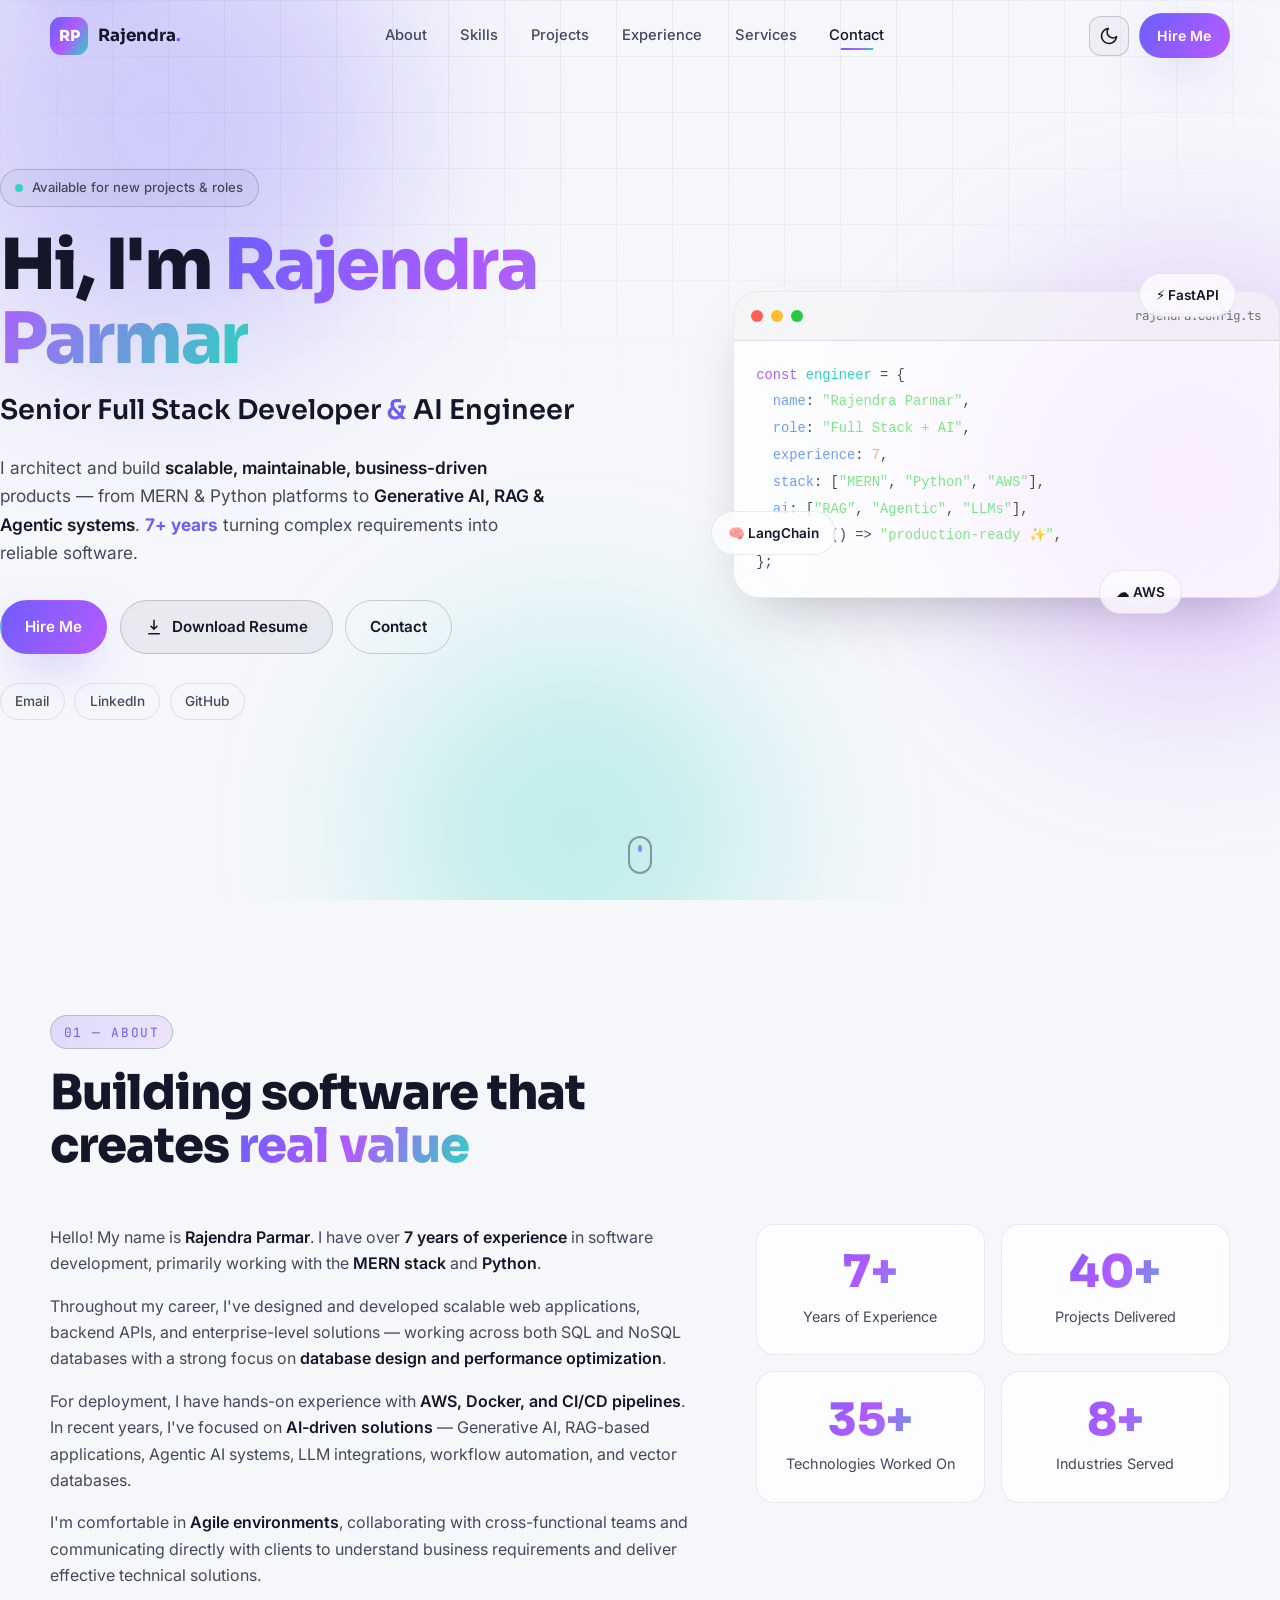
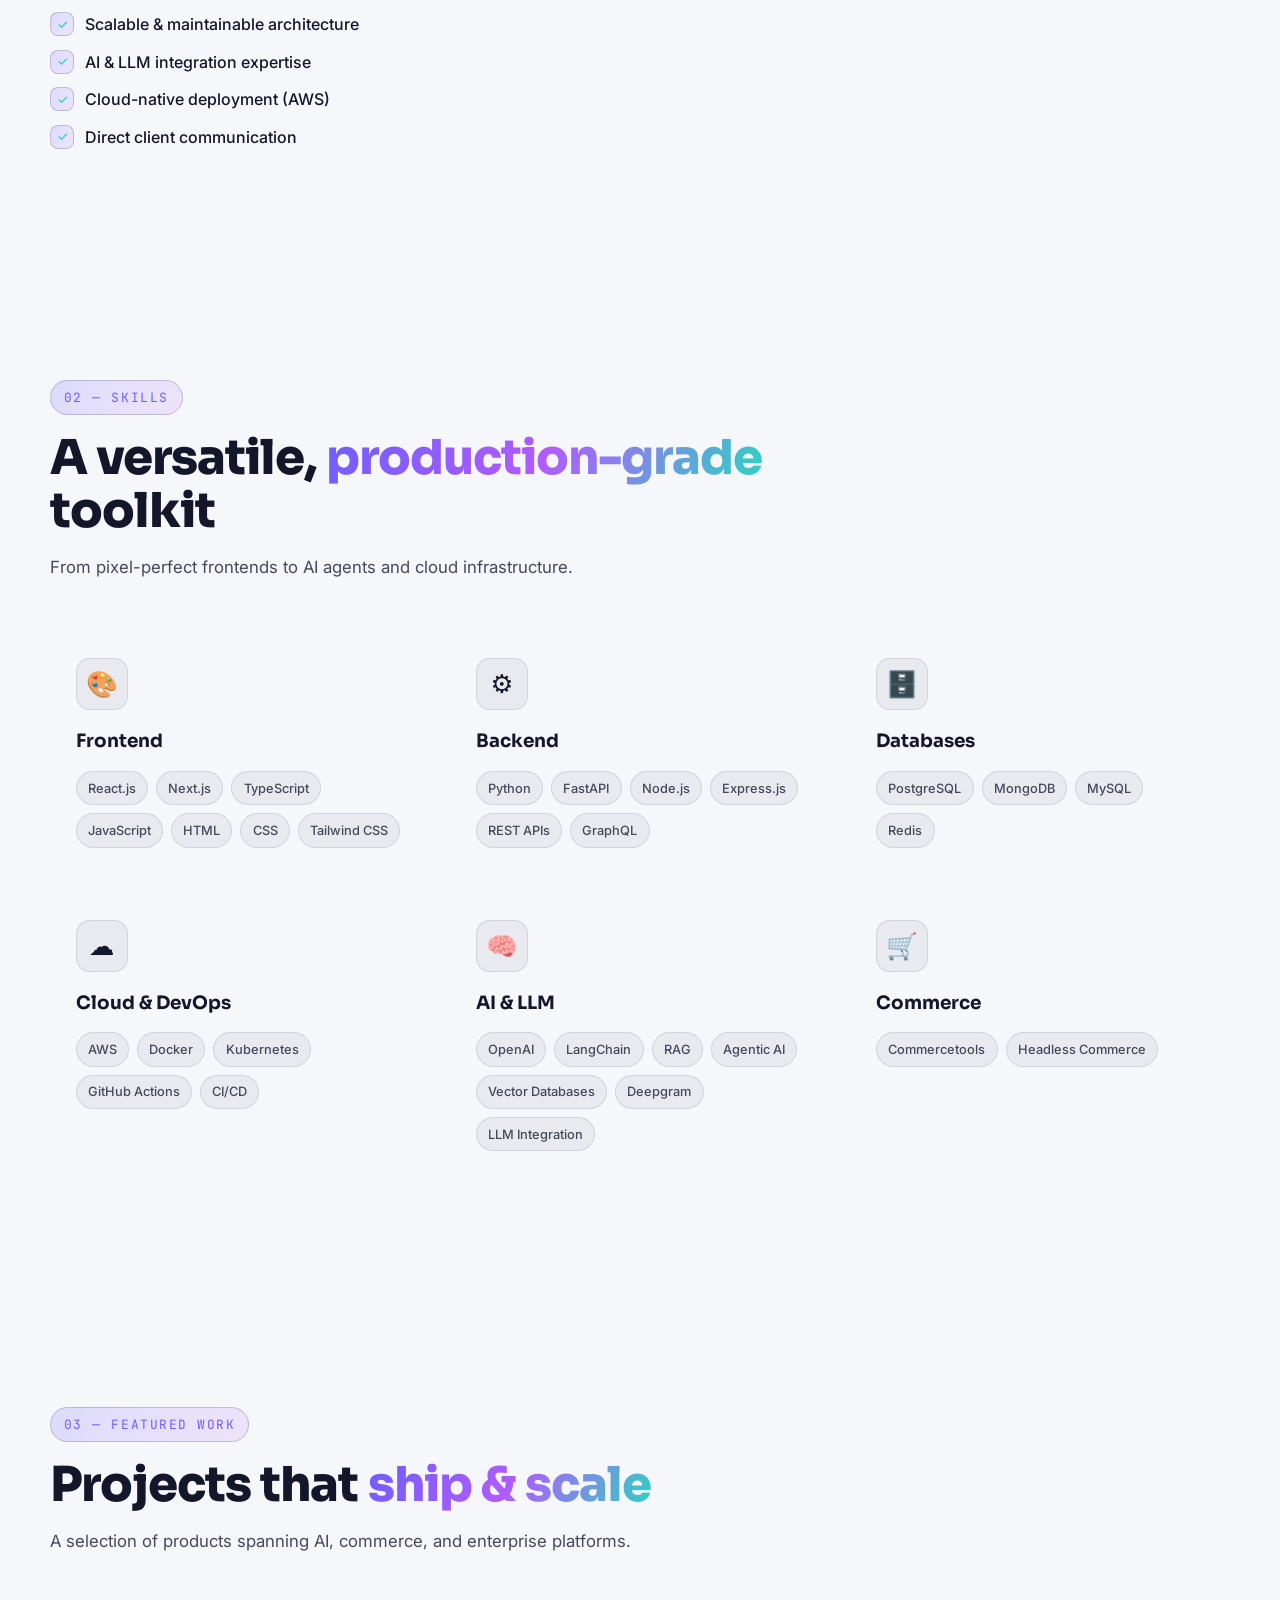
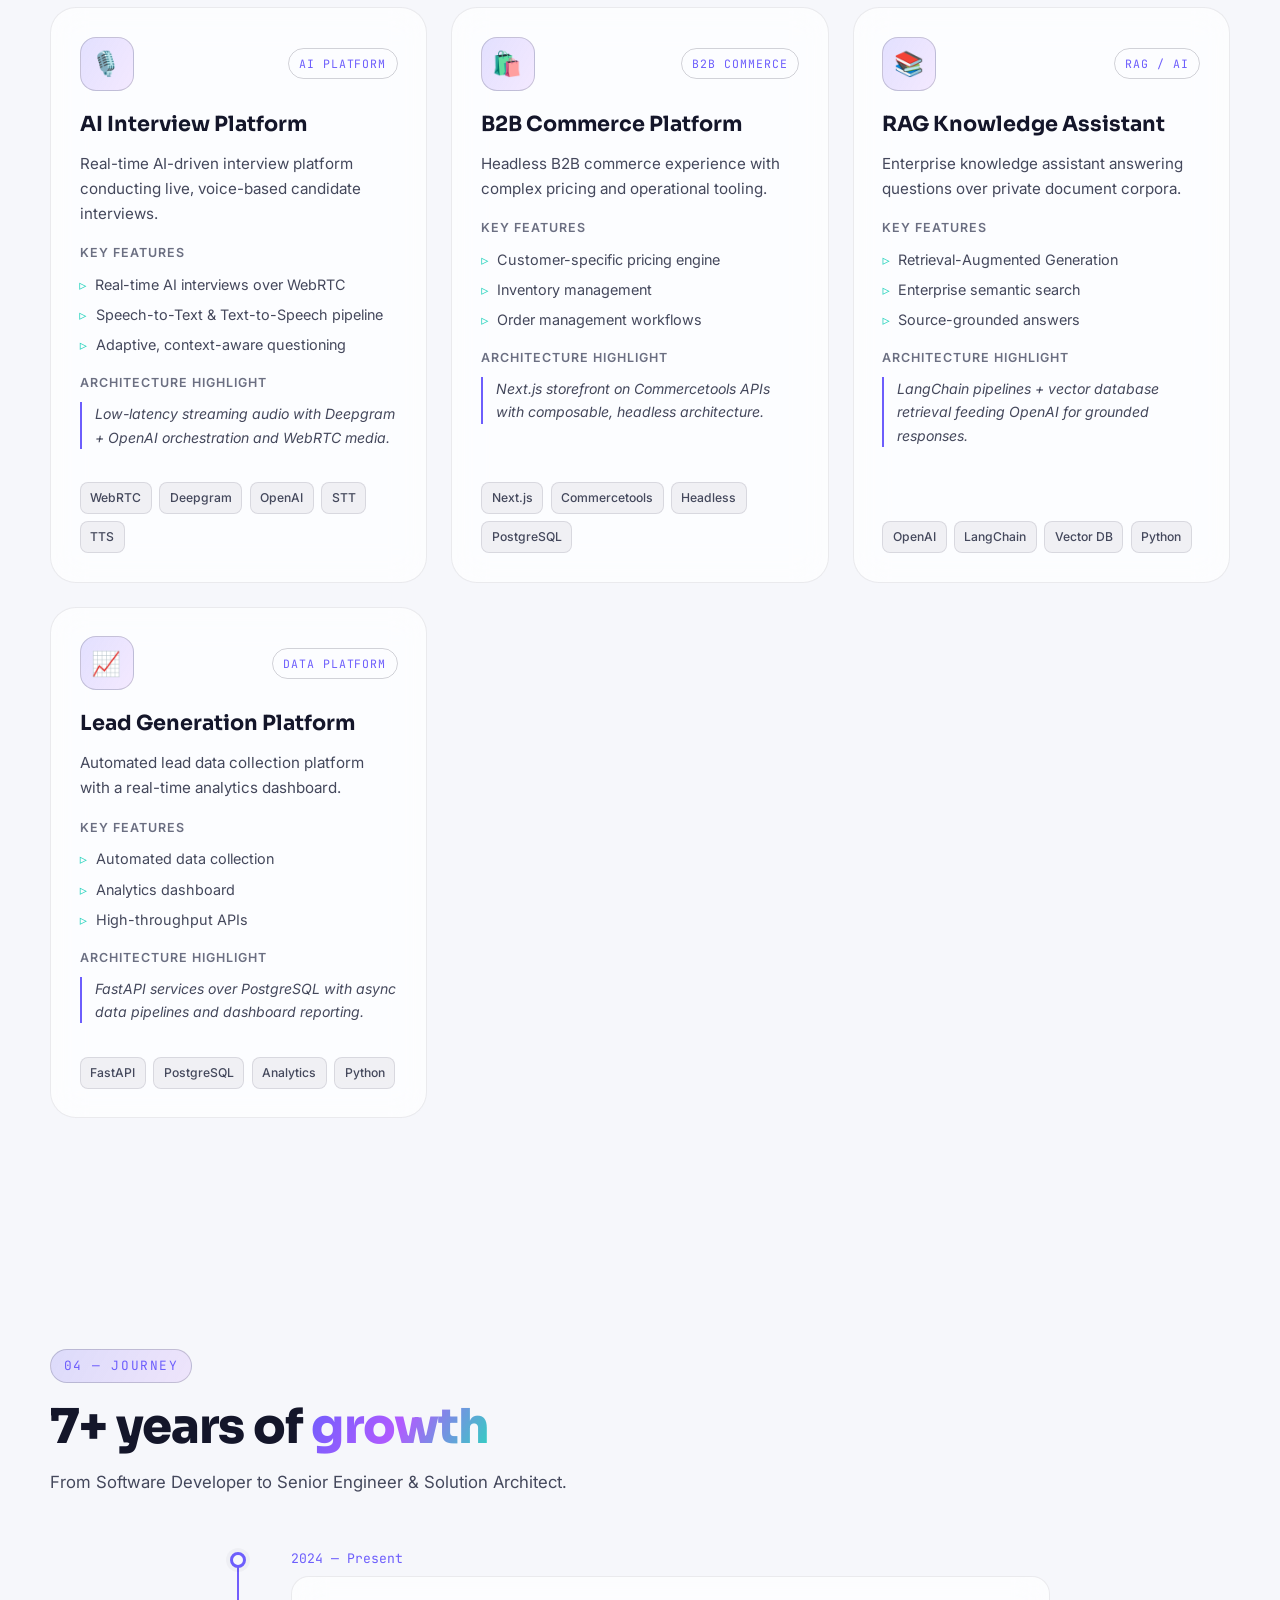
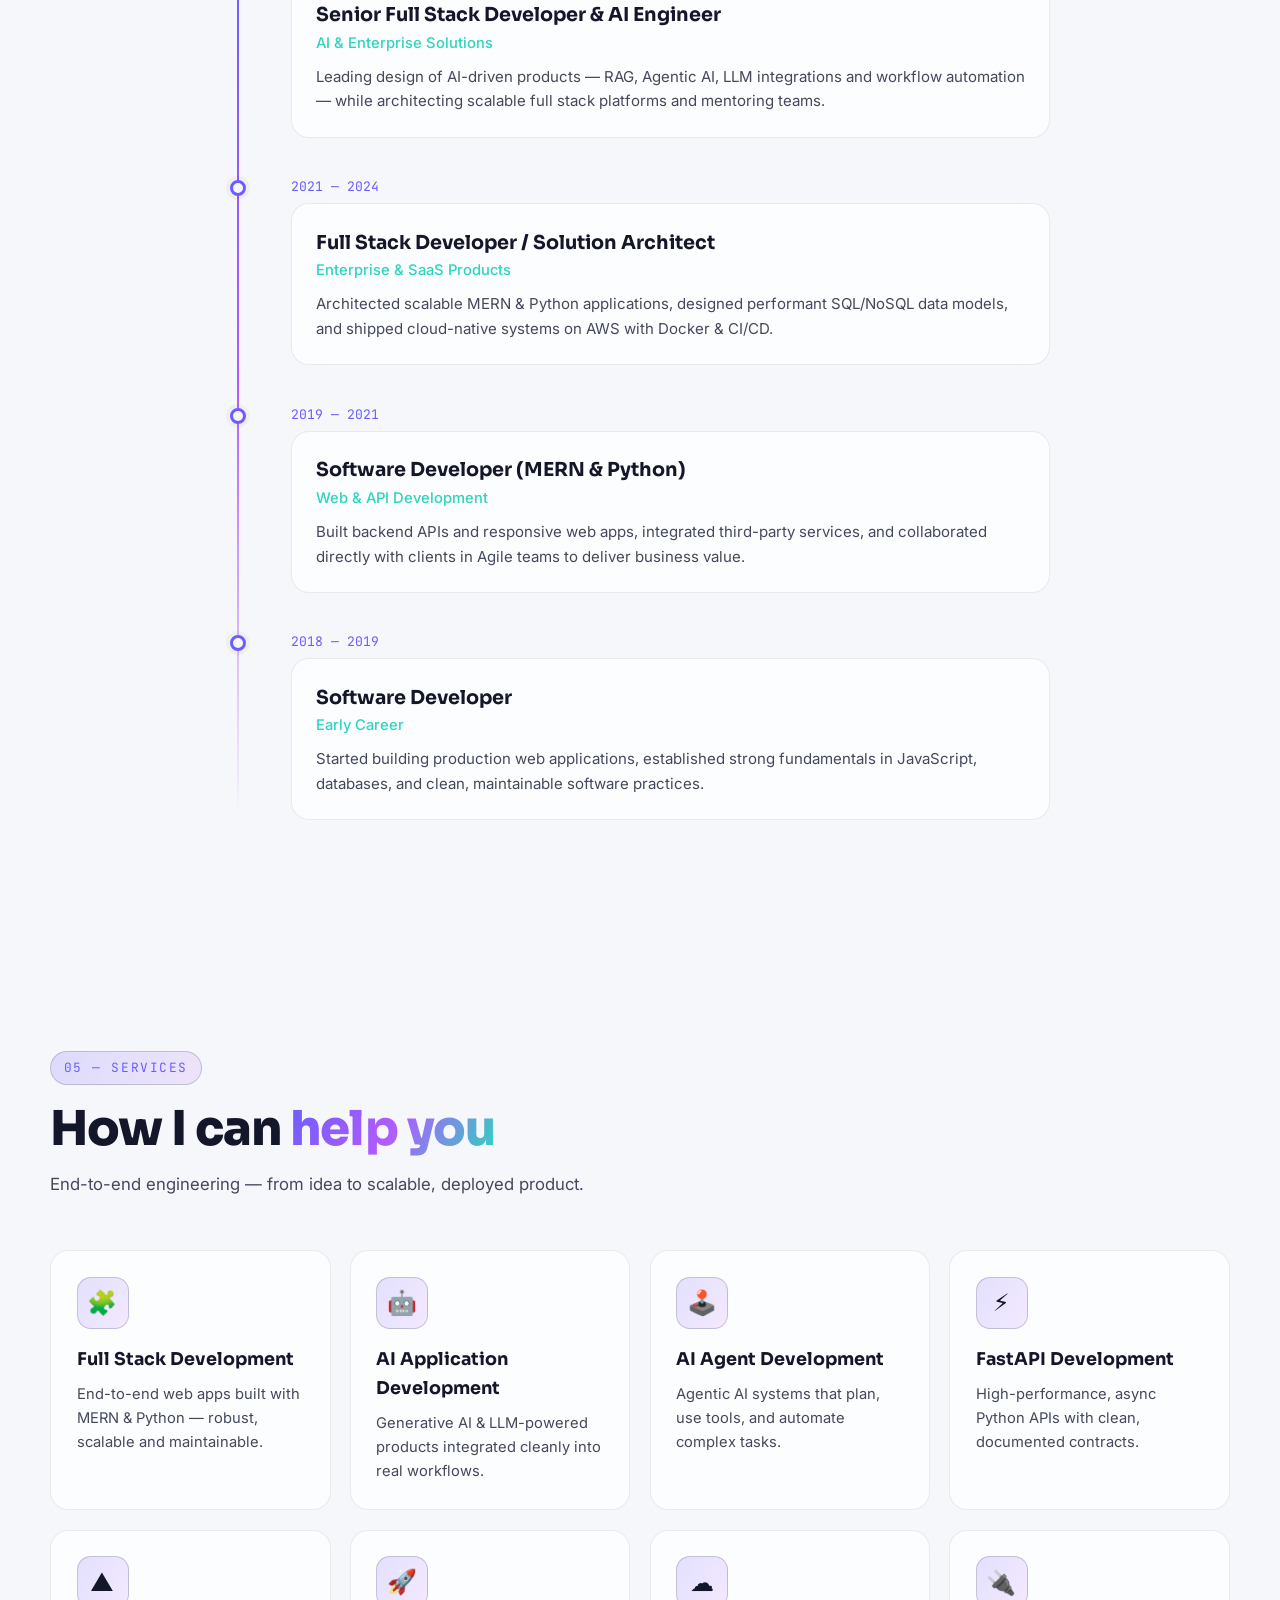
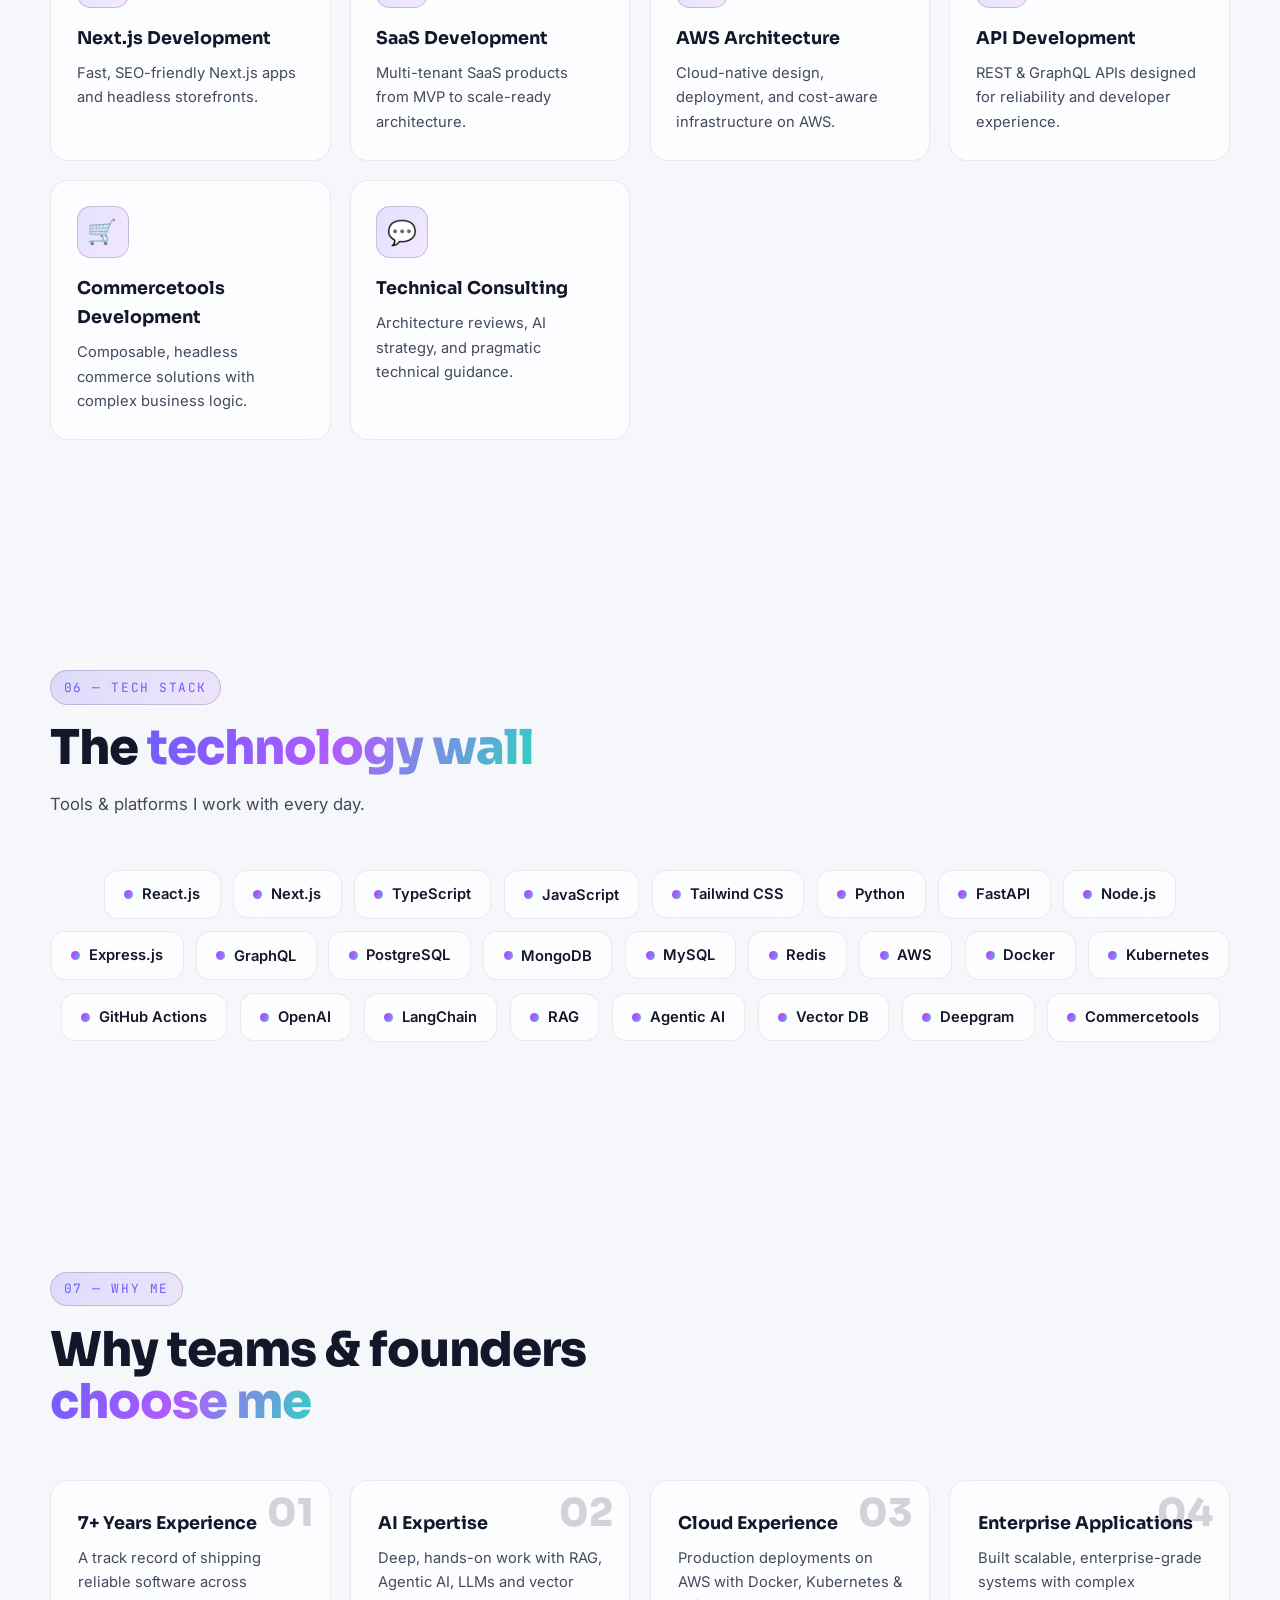
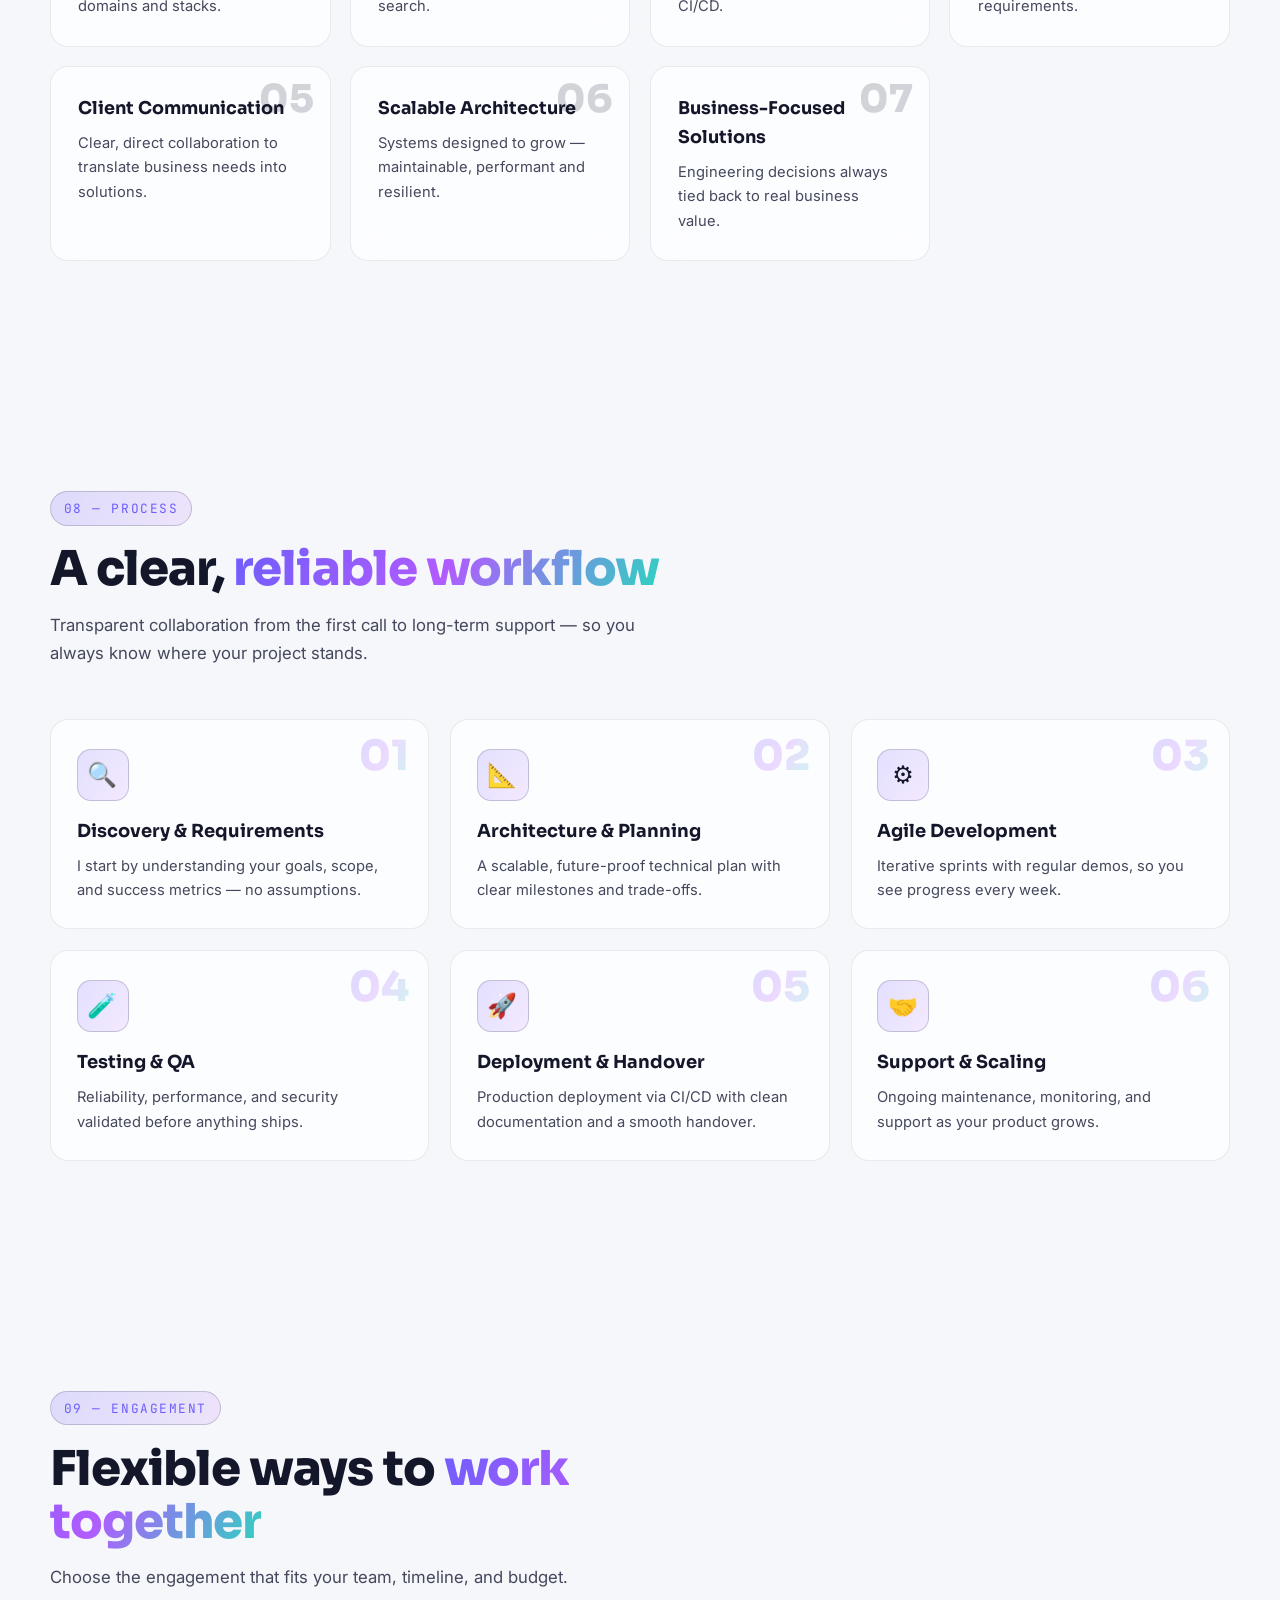
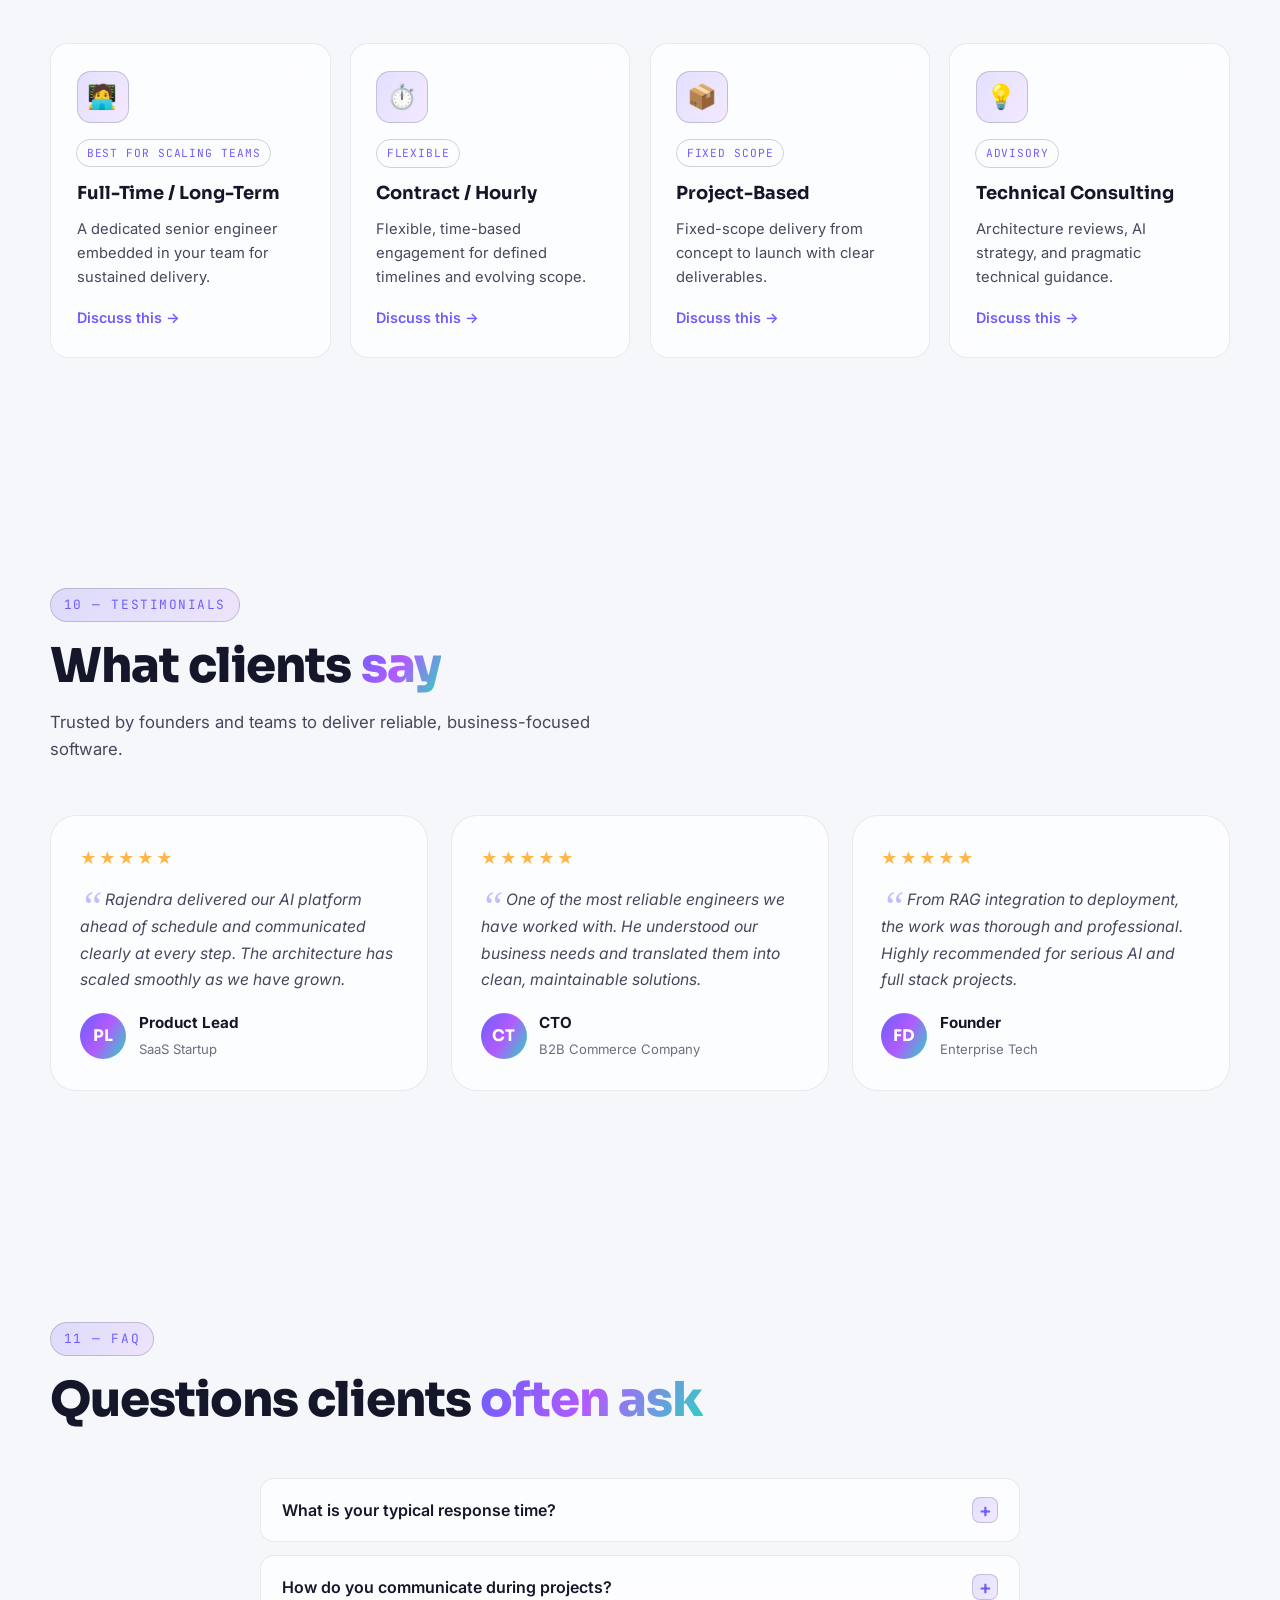
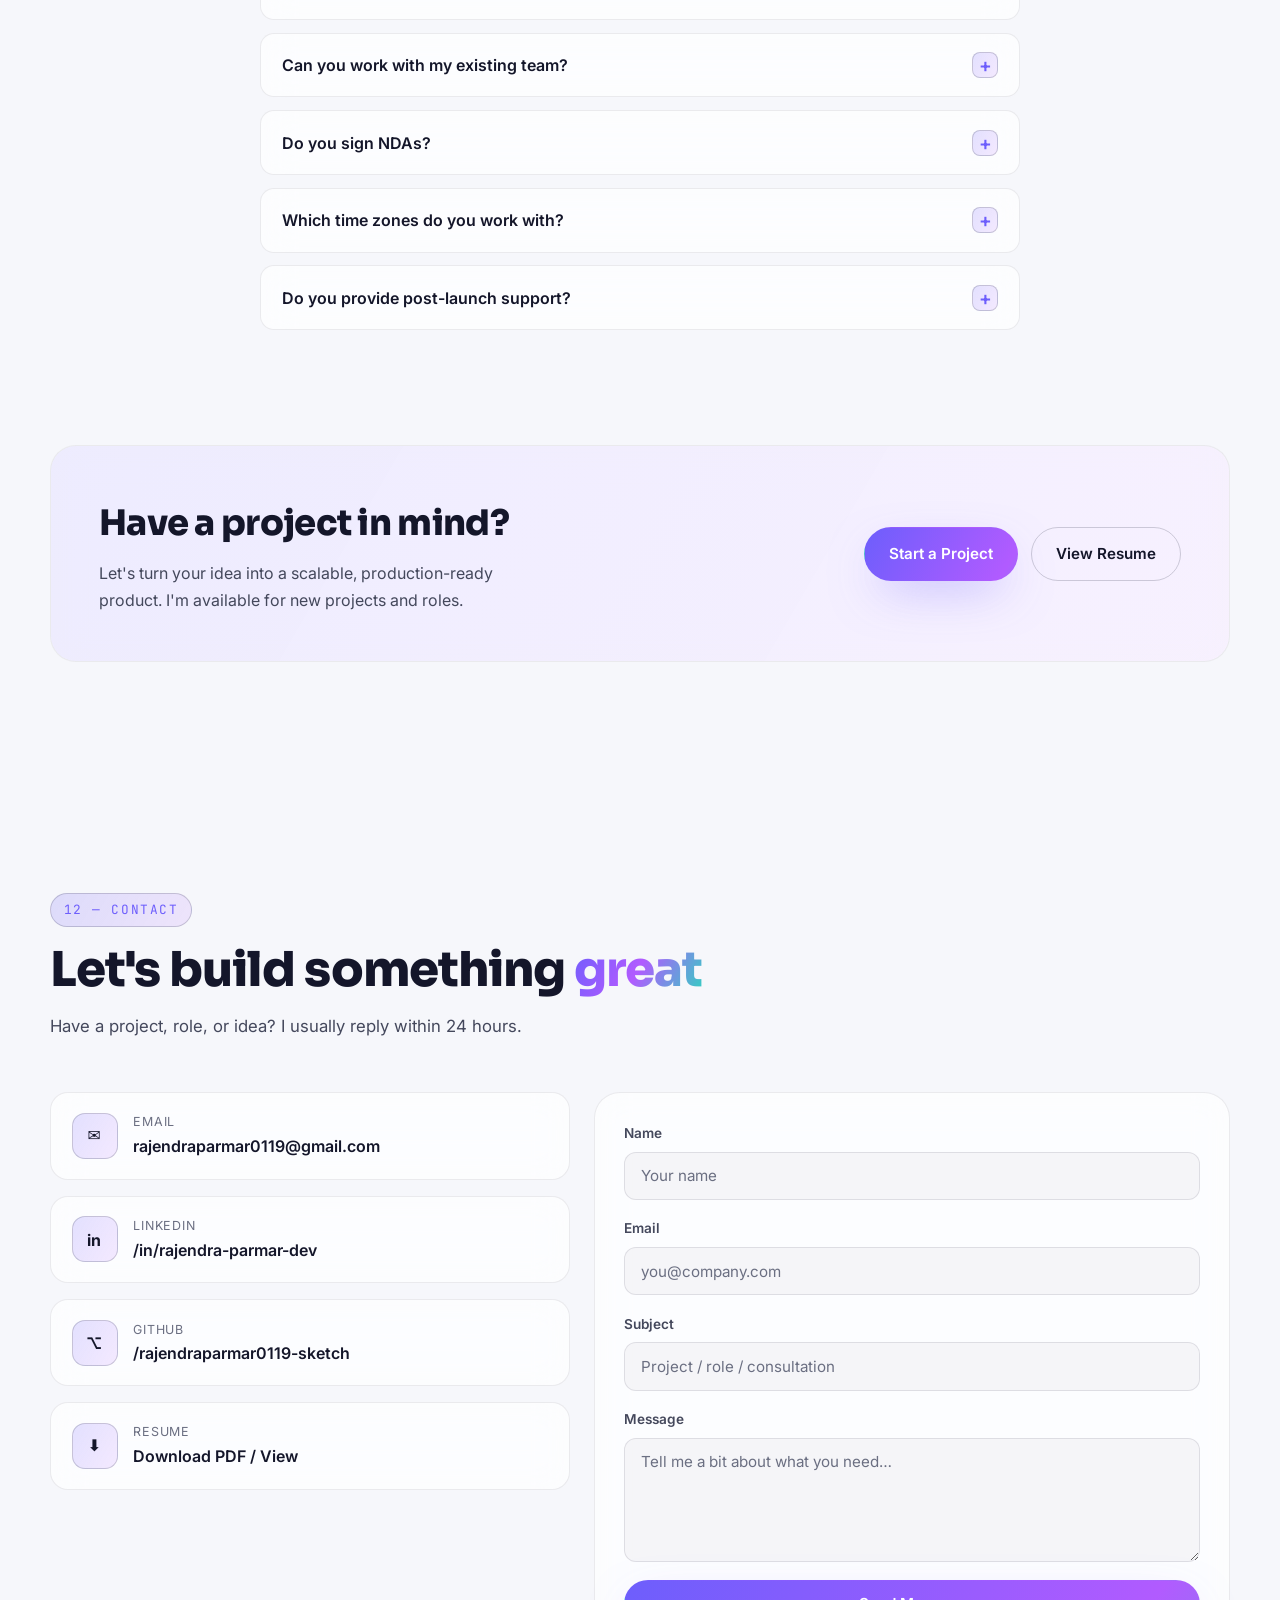
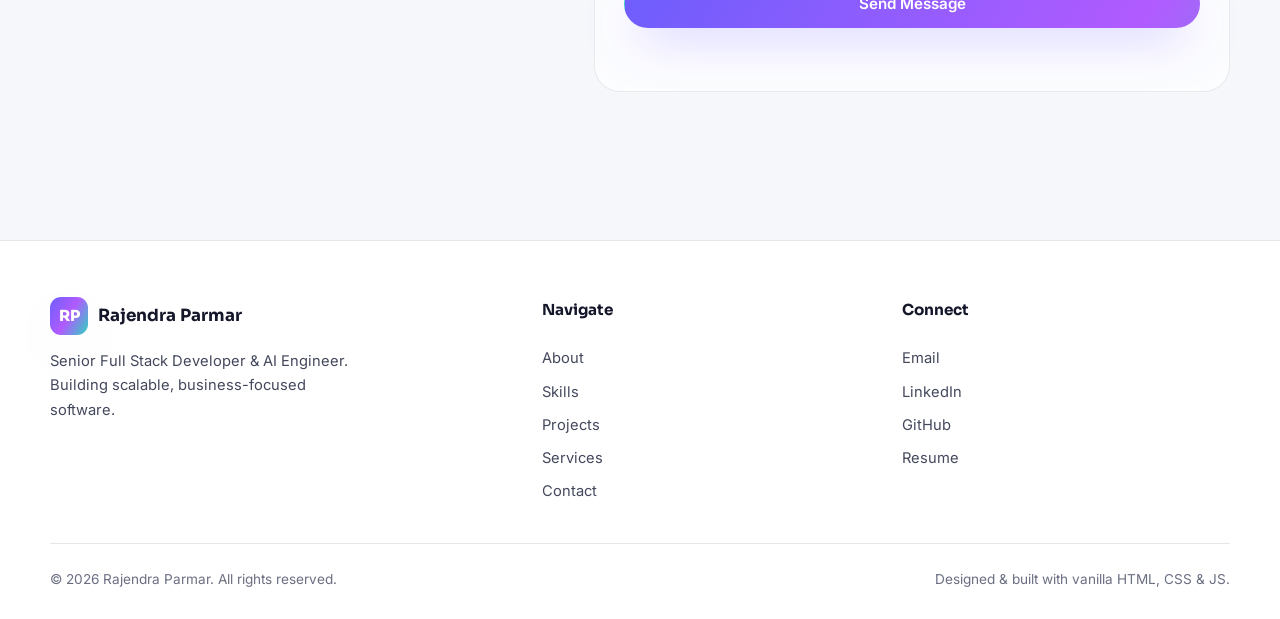
==== index.html @ ba659800 "Initial portfolio website setup" ====
<!DOCTYPE html>
<html lang="en" data-theme="dark">
<head>
  <meta charset="UTF-8" />
  <meta name="viewport" content="width=device-width, initial-scale=1.0" />
  <meta name="theme-color" content="#0a0a0f" />

  <!-- Primary SEO -->
  <title>Rajendra Parmar — Senior Full Stack Developer & AI Engineer</title>
  <meta name="description" content="Rajendra Parmar — Senior Full Stack Developer & AI Engineer with 7+ years building scalable web apps, MERN & Python backends, AI/RAG/Agentic systems, and cloud architecture on AWS." />
  <meta name="author" content="Rajendra Parmar" />
  <meta name="keywords" content="Rajendra Parmar, Full Stack Developer, AI Engineer, MERN, Python, FastAPI, Next.js, RAG, Agentic AI, AWS, Solution Architect, Freelance Developer" />
  <link rel="canonical" href="https://rajendraparmar.github.io/" />

  <!-- Open Graph -->
  <meta property="og:type" content="website" />
  <meta property="og:title" content="Rajendra Parmar — Senior Full Stack Developer & AI Engineer" />
  <meta property="og:description" content="7+ years building scalable full stack & AI-driven solutions. MERN, Python, RAG, Agentic AI, AWS." />
  <meta property="og:url" content="https://rajendraparmar.github.io/" />
  <meta property="og:image" content="https://rajendraparmar.github.io/og-image.png" />

  <!-- Twitter -->
  <meta name="twitter:card" content="summary_large_image" />
  <meta name="twitter:title" content="Rajendra Parmar — Senior Full Stack Developer & AI Engineer" />
  <meta name="twitter:description" content="7+ years building scalable full stack & AI-driven solutions." />

  <!-- Favicon (inline SVG) -->
  <link rel="icon" href="data:image/svg+xml,<svg xmlns='http://www.w3.org/2000/svg' viewBox='0 0 100 100'><rect width='100' height='100' rx='22' fill='%236d5efc'/><text x='50' y='68' font-size='58' font-family='Arial' font-weight='bold' fill='white' text-anchor='middle'>R</text></svg>" />

  <!-- Fonts -->
  <link rel="preconnect" href="https://fonts.googleapis.com" />
  <link rel="preconnect" href="https://fonts.gstatic.com" crossorigin />
  <link href="https://fonts.googleapis.com/css2?family=Inter:wght@400;500;600;700;800;900&family=JetBrains+Mono:wght@400;500;700&family=Sora:wght@600;700;800&display=swap" rel="stylesheet" />

  <link rel="stylesheet" href="styles.css" />

  <!-- Structured data for SEO -->
  <script type="application/ld+json">
  {
    "@context": "https://schema.org",
    "@type": "Person",
    "name": "Rajendra Parmar",
    "jobTitle": "Senior Full Stack Developer & AI Engineer",
    "description": "Senior Full Stack Developer and AI Engineer with 7+ years of experience.",
    "knowsAbout": ["Full Stack Development","Artificial Intelligence","RAG","Agentic AI","AWS","Python","React","Next.js","FastAPI"],
    "url": "https://rajendraparmar.github.io/"
  }
  </script>
</head>

<body>
  <a href="#main" class="skip-link">Skip to content</a>

  <!-- ===== Loader ===== -->
  <div class="loader" id="loader" aria-hidden="true">
    <div class="loader__inner">
      <div class="loader__ring"></div>
      <div class="loader__mono">RP</div>
    </div>
  </div>

  <!-- ===== Scroll progress bar ===== -->
  <div class="scroll-progress" id="scrollProgress"></div>

  <!-- ===== Animated background ===== -->
  <div class="bg-aurora" aria-hidden="true">
    <span class="blob blob--1"></span>
    <span class="blob blob--2"></span>
    <span class="blob blob--3"></span>
    <div class="bg-grid"></div>
  </div>

  <!-- ===== Navbar ===== -->
  <header class="nav" id="nav">
    <div class="container nav__inner">
      <a href="#hero" class="nav__brand">
        <span class="nav__logo">RP</span>
        <span class="nav__name">Rajendra<span class="accent">.</span></span>
      </a>

      <nav class="nav__links" id="navLinks" aria-label="Primary">
        <a href="#about" class="nav__link">About</a>
        <a href="#skills" class="nav__link">Skills</a>
        <a href="#projects" class="nav__link">Projects</a>
        <a href="#experience" class="nav__link">Experience</a>
        <a href="#services" class="nav__link">Services</a>
        <a href="#contact" class="nav__link">Contact</a>
      </nav>

      <div class="nav__actions">
        <button class="theme-toggle" id="themeToggle" aria-label="Toggle color theme" title="Toggle theme">
          <svg class="icon-sun" viewBox="0 0 24 24" width="20" height="20"><circle cx="12" cy="12" r="4"/><path d="M12 2v2M12 20v2M2 12h2M20 12h2M4.9 4.9l1.4 1.4M17.7 17.7l1.4 1.4M4.9 19.1l1.4-1.4M17.7 6.3l1.4-1.4"/></svg>
          <svg class="icon-moon" viewBox="0 0 24 24" width="20" height="20"><path d="M21 12.8A9 9 0 1 1 11.2 3a7 7 0 0 0 9.8 9.8z"/></svg>
        </button>
        <a href="#contact" class="btn btn--primary btn--sm nav__cta">Hire Me</a>
        <button class="nav__burger" id="navBurger" aria-label="Open menu" aria-expanded="false">
          <span></span><span></span><span></span>
        </button>
      </div>
    </div>
  </header>

  <main id="main">
    <!-- ===== Hero ===== -->
    <section class="hero section" id="hero">
      <div class="container hero__inner">
        <div class="hero__content reveal">
          <span class="badge"><span class="badge__dot"></span> Available for new projects & roles</span>
          <h1 class="hero__title">
            Hi, I'm <span class="gradient-text">Rajendra Parmar</span>
          </h1>
          <h2 class="hero__subtitle">Senior Full Stack Developer <span class="accent">&amp;</span> AI Engineer</h2>
          <p class="hero__tagline">
            I architect and build <strong>scalable, maintainable, business-driven</strong> products —
            from MERN &amp; Python platforms to <strong>Generative AI, RAG &amp; Agentic systems</strong>.
            <span class="hero__exp">7+ years</span> turning complex requirements into reliable software.
          </p>

          <div class="hero__actions">
            <a href="#contact" class="btn btn--primary">Hire Me</a>
            <a href="resume.html" target="_blank" rel="noopener" class="btn btn--ghost" download>
              <svg viewBox="0 0 24 24" width="18" height="18"><path d="M12 3v12m0 0l-4-4m4 4l4-4M5 21h14"/></svg>
              Download Resume
            </a>
            <a href="#contact" class="btn btn--outline">Contact</a>
          </div>

          <div class="hero__socials">
            <a href="mailto:rajendraparmar0119@gmail.com" class="social-pill" aria-label="Email">Email</a>
            <a href="https://www.linkedin.com/in/rajendra-parmar-dev/" target="_blank" rel="noopener" class="social-pill">LinkedIn</a>
            <a href="https://github.com/rajendraparmar0119-sketch" target="_blank" rel="noopener" class="social-pill">GitHub</a>
          </div>
        </div>

        <div class="hero__visual reveal" data-delay="120">
          <div class="code-card glass tilt">
            <div class="code-card__bar">
              <span></span><span></span><span></span>
              <em>rajendra.config.ts</em>
            </div>
            <pre class="code-card__body"><code><span class="c-key">const</span> <span class="c-var">engineer</span> = {
  <span class="c-prop">name</span>: <span class="c-str">"Rajendra Parmar"</span>,
  <span class="c-prop">role</span>: <span class="c-str">"Full Stack + AI"</span>,
  <span class="c-prop">experience</span>: <span class="c-num">7</span>,
  <span class="c-prop">stack</span>: [<span class="c-str">"MERN"</span>, <span class="c-str">"Python"</span>, <span class="c-str">"AWS"</span>],
  <span class="c-prop">ai</span>: [<span class="c-str">"RAG"</span>, <span class="c-str">"Agentic"</span>, <span class="c-str">"LLMs"</span>],
  <span class="c-prop">ships</span>: () => <span class="c-str">"production-ready ✨"</span>,
};</code></pre>
          </div>
          <div class="floating-chip chip--1 glass">⚡ FastAPI</div>
          <div class="floating-chip chip--2 glass">🧠 LangChain</div>
          <div class="floating-chip chip--3 glass">☁️ AWS</div>
        </div>
      </div>

      <a href="#about" class="scroll-cue" aria-label="Scroll down">
        <span class="scroll-cue__mouse"><span></span></span>
      </a>
    </section>

    <!-- ===== About ===== -->
    <section class="section" id="about">
      <div class="container">
        <div class="section__head reveal">
          <span class="eyebrow">01 — About</span>
          <h2 class="section__title">Building software that creates <span class="gradient-text">real value</span></h2>
        </div>

        <div class="about__grid">
          <div class="about__text reveal">
            <p>Hello! My name is <strong>Rajendra Parmar</strong>. I have over <strong>7 years of experience</strong> in software development, primarily working with the <strong>MERN stack</strong> and <strong>Python</strong>.</p>
            <p>Throughout my career, I've designed and developed scalable web applications, backend APIs, and enterprise-level solutions — working across both SQL and NoSQL databases with a strong focus on <strong>database design and performance optimization</strong>.</p>
            <p>For deployment, I have hands-on experience with <strong>AWS, Docker, and CI/CD pipelines</strong>. In recent years, I've focused on <strong>AI-driven solutions</strong> — Generative AI, RAG-based applications, Agentic AI systems, LLM integrations, workflow automation, and vector databases.</p>
            <p>I'm comfortable in <strong>Agile environments</strong>, collaborating with cross-functional teams and communicating directly with clients to understand business requirements and deliver effective technical solutions.</p>

            <ul class="about__list">
              <li><span>✓</span> Scalable &amp; maintainable architecture</li>
              <li><span>✓</span> AI &amp; LLM integration expertise</li>
              <li><span>✓</span> Cloud-native deployment (AWS)</li>
              <li><span>✓</span> Direct client communication</li>
            </ul>
          </div>

          <div class="about__stats reveal" data-delay="120">
            <div class="stat glass">
              <div class="stat__num" data-count="7" data-suffix="+">0</div>
              <div class="stat__label">Years of Experience</div>
            </div>
            <div class="stat glass">
              <div class="stat__num" data-count="40" data-suffix="+">0</div>
              <div class="stat__label">Projects Delivered</div>
            </div>
            <div class="stat glass">
              <div class="stat__num" data-count="35" data-suffix="+">0</div>
              <div class="stat__label">Technologies Worked On</div>
            </div>
            <div class="stat glass">
              <div class="stat__num" data-count="8" data-suffix="+">0</div>
              <div class="stat__label">Industries Served</div>
            </div>
          </div>
        </div>
      </div>
    </section>

    <!-- ===== Skills ===== -->
    <section class="section" id="skills">
      <div class="container">
        <div class="section__head reveal">
          <span class="eyebrow">02 — Skills</span>
          <h2 class="section__title">A versatile, <span class="gradient-text">production-grade</span> toolkit</h2>
          <p class="section__sub">From pixel-perfect frontends to AI agents and cloud infrastructure.</p>
        </div>

        <div class="skills__grid" id="skillsGrid">
          <!-- cards injected by JS -->
        </div>
      </div>
    </section>

    <!-- ===== Projects ===== -->
    <section class="section" id="projects">
      <div class="container">
        <div class="section__head reveal">
          <span class="eyebrow">03 — Featured Work</span>
          <h2 class="section__title">Projects that <span class="gradient-text">ship &amp; scale</span></h2>
          <p class="section__sub">A selection of products spanning AI, commerce, and enterprise platforms.</p>
        </div>

        <div class="projects__grid" id="projectsGrid">
          <!-- cards injected by JS -->
        </div>
      </div>
    </section>

    <!-- ===== Experience ===== -->
    <section class="section" id="experience">
      <div class="container">
        <div class="section__head reveal">
          <span class="eyebrow">04 — Journey</span>
          <h2 class="section__title">7+ years of <span class="gradient-text">growth</span></h2>
          <p class="section__sub">From Software Developer to Senior Engineer &amp; Solution Architect.</p>
        </div>

        <div class="timeline" id="timeline">
          <!-- items injected by JS -->
        </div>
      </div>
    </section>

    <!-- ===== Services ===== -->
    <section class="section" id="services">
      <div class="container">
        <div class="section__head reveal">
          <span class="eyebrow">05 — Services</span>
          <h2 class="section__title">How I can <span class="gradient-text">help you</span></h2>
          <p class="section__sub">End-to-end engineering — from idea to scalable, deployed product.</p>
        </div>

        <div class="services__grid" id="servicesGrid">
          <!-- cards injected by JS -->
        </div>
      </div>
    </section>

    <!-- ===== Tech Stack Showcase ===== -->
    <section class="section" id="stack">
      <div class="container">
        <div class="section__head reveal">
          <span class="eyebrow">06 — Tech Stack</span>
          <h2 class="section__title">The <span class="gradient-text">technology wall</span></h2>
          <p class="section__sub">Tools &amp; platforms I work with every day.</p>
        </div>

        <div class="techwall" id="techwall">
          <!-- chips injected by JS -->
        </div>
      </div>
    </section>

    <!-- ===== Why Work With Me ===== -->
    <section class="section" id="why">
      <div class="container">
        <div class="section__head reveal">
          <span class="eyebrow">07 — Why Me</span>
          <h2 class="section__title">Why teams &amp; founders <span class="gradient-text">choose me</span></h2>
        </div>

        <div class="why__grid" id="whyGrid">
          <!-- cards injected by JS -->
        </div>
      </div>
    </section>

    <!-- ===== Process / How I Work ===== -->
    <section class="section" id="process">
      <div class="container">
        <div class="section__head reveal">
          <span class="eyebrow">08 — Process</span>
          <h2 class="section__title">A clear, <span class="gradient-text">reliable workflow</span></h2>
          <p class="section__sub">Transparent collaboration from the first call to long-term support — so you always know where your project stands.</p>
        </div>
        <div class="process__grid" id="processGrid"><!-- injected by JS --></div>
      </div>
    </section>

    <!-- ===== Engagement Models ===== -->
    <section class="section" id="engage">
      <div class="container">
        <div class="section__head reveal">
          <span class="eyebrow">09 — Engagement</span>
          <h2 class="section__title">Flexible ways to <span class="gradient-text">work together</span></h2>
          <p class="section__sub">Choose the engagement that fits your team, timeline, and budget.</p>
        </div>
        <div class="engage__grid" id="engageGrid"><!-- injected by JS --></div>
      </div>
    </section>

    <!-- ===== Testimonials =====
         NOTE: These are SAMPLE testimonials. Replace with real client quotes
         (and names, with permission) before sharing publicly. -->
    <section class="section" id="testimonials">
      <div class="container">
        <div class="section__head reveal">
          <span class="eyebrow">10 — Testimonials</span>
          <h2 class="section__title">What clients <span class="gradient-text">say</span></h2>
          <p class="section__sub">Trusted by founders and teams to deliver reliable, business-focused software.</p>
        </div>
        <div class="tst__grid" id="tstGrid"><!-- injected by JS --></div>
      </div>
    </section>

    <!-- ===== FAQ ===== -->
    <section class="section" id="faq">
      <div class="container">
        <div class="section__head reveal">
          <span class="eyebrow">11 — FAQ</span>
          <h2 class="section__title">Questions clients <span class="gradient-text">often ask</span></h2>
        </div>
        <div class="faq" id="faqList"><!-- injected by JS --></div>
      </div>
    </section>

    <!-- ===== CTA band ===== -->
    <section class="section cta-band">
      <div class="container">
        <div class="cta-band__inner glass reveal">
          <div class="cta-band__text">
            <h2>Have a project in mind?</h2>
            <p>Let's turn your idea into a scalable, production-ready product. I'm available for new projects and roles.</p>
          </div>
          <div class="cta-band__actions">
            <a href="#contact" class="btn btn--primary">Start a Project</a>
            <a href="resume.html" target="_blank" rel="noopener" class="btn btn--outline">View Resume</a>
          </div>
        </div>
      </div>
    </section>

    <!-- ===== Contact ===== -->
    <section class="section" id="contact">
      <div class="container">
        <div class="section__head reveal">
          <span class="eyebrow">12 — Contact</span>
          <h2 class="section__title">Let's build something <span class="gradient-text">great</span></h2>
          <p class="section__sub">Have a project, role, or idea? I usually reply within 24 hours.</p>
        </div>

        <div class="contact__grid">
          <div class="contact__info reveal">
            <a class="contact__card glass" href="mailto:rajendraparmar0119@gmail.com">
              <div class="contact__ico">✉️</div>
              <div>
                <span class="contact__k">Email</span>
                <span class="contact__v">rajendraparmar0119@gmail.com</span>
              </div>
            </a>
            <a class="contact__card glass" href="https://www.linkedin.com/in/rajendra-parmar-dev/" target="_blank" rel="noopener">
              <div class="contact__ico">in</div>
              <div>
                <span class="contact__k">LinkedIn</span>
                <span class="contact__v">/in/rajendra-parmar-dev</span>
              </div>
            </a>
            <a class="contact__card glass" href="https://github.com/rajendraparmar0119-sketch" target="_blank" rel="noopener">
              <div class="contact__ico">⌥</div>
              <div>
                <span class="contact__k">GitHub</span>
                <span class="contact__v">/rajendraparmar0119-sketch</span>
              </div>
            </a>
            <a class="contact__card glass" href="resume.html" target="_blank" rel="noopener">
              <div class="contact__ico">⬇</div>
              <div>
                <span class="contact__k">Resume</span>
                <span class="contact__v">Download PDF / View</span>
              </div>
            </a>
          </div>

          <form class="contact__form glass reveal" id="contactForm" data-delay="120" novalidate>
            <div class="field">
              <label for="cf-name">Name</label>
              <input type="text" id="cf-name" name="name" placeholder="Your name" required />
              <small class="field__err">Please enter your name.</small>
            </div>
            <div class="field">
              <label for="cf-email">Email</label>
              <input type="email" id="cf-email" name="email" placeholder="you@company.com" required />
              <small class="field__err">Please enter a valid email.</small>
            </div>
            <div class="field">
              <label for="cf-subject">Subject</label>
              <input type="text" id="cf-subject" name="subject" placeholder="Project / role / consultation" />
            </div>
            <div class="field">
              <label for="cf-message">Message</label>
              <textarea id="cf-message" name="message" rows="5" placeholder="Tell me a bit about what you need…" required></textarea>
              <small class="field__err">Please add a short message.</small>
            </div>
            <button type="submit" class="btn btn--primary btn--full">Send Message</button>
            <p class="form-note" id="formNote" role="status"></p>
          </form>
        </div>
      </div>
    </section>
  </main>

  <!-- ===== Footer ===== -->
  <footer class="footer">
    <div class="container footer__inner">
      <div class="footer__brand">
        <a href="#hero" class="nav__brand">
          <span class="nav__logo">RP</span>
          <span class="nav__name">Rajendra Parmar</span>
        </a>
        <p>Senior Full Stack Developer &amp; AI Engineer. Building scalable, business-focused software.</p>
      </div>

      <nav class="footer__nav" aria-label="Footer">
        <h4>Navigate</h4>
        <a href="#about">About</a>
        <a href="#skills">Skills</a>
        <a href="#projects">Projects</a>
        <a href="#services">Services</a>
        <a href="#contact">Contact</a>
      </nav>

      <div class="footer__social">
        <h4>Connect</h4>
        <a href="mailto:rajendraparmar0119@gmail.com">Email</a>
        <a href="https://www.linkedin.com/in/rajendra-parmar-dev/" target="_blank" rel="noopener">LinkedIn</a>
        <a href="https://github.com/rajendraparmar0119-sketch" target="_blank" rel="noopener">GitHub</a>
        <a href="resume.html" target="_blank" rel="noopener">Resume</a>
      </div>
    </div>
    <div class="footer__bottom container">
      <span>© <span id="year"></span> Rajendra Parmar. All rights reserved.</span>
      <span>Designed &amp; built with vanilla HTML, CSS &amp; JS.</span>
    </div>
  </footer>

  <a href="#hero" class="to-top" id="toTop" aria-label="Back to top">↑</a>

  <script src="script.js"></script>
</body>
</html>
---- styles.css ----
/* =========================================================
   Rajendra Parmar — Portfolio
   Premium SaaS design · Dark/Light · Glassmorphism
   ========================================================= */

/* ---------- Design tokens ---------- */
:root {
  --bg: #0a0a0f;
  --bg-soft: #101019;
  --surface: rgba(255, 255, 255, 0.04);
  --surface-2: rgba(255, 255, 255, 0.06);
  --border: rgba(255, 255, 255, 0.09);
  --border-strong: rgba(255, 255, 255, 0.16);
  --text: #f2f3f7;
  --text-soft: #b6b9c6;
  --text-dim: #82869a;

  --brand: #6d5efc;
  --brand-2: #b15bff;
  --brand-3: #2dd4bf;
  --accent: #6d5efc;

  --grad: linear-gradient(120deg, #6d5efc 0%, #b15bff 50%, #2dd4bf 100%);
  --grad-soft: linear-gradient(120deg, rgba(109,94,252,.18), rgba(177,91,255,.12));

  --glass-bg: rgba(255, 255, 255, 0.045);
  --glass-brd: rgba(255, 255, 255, 0.10);
  --shadow: 0 20px 50px -20px rgba(0, 0, 0, 0.6);
  --shadow-brand: 0 18px 50px -16px rgba(109, 94, 252, 0.55);

  --radius: 18px;
  --radius-lg: 26px;
  --maxw: 1180px;
  --nav-h: 72px;

  --font: 'Inter', system-ui, -apple-system, Segoe UI, Roboto, sans-serif;
  --font-display: 'Sora', 'Inter', sans-serif;
  --font-mono: 'JetBrains Mono', ui-monospace, monospace;

  --ease: cubic-bezier(.16, 1, .3, 1);
}

[data-theme="light"] {
  --bg: #f6f7fb;
  --bg-soft: #ffffff;
  --surface: rgba(15, 18, 40, 0.03);
  --surface-2: rgba(15, 18, 40, 0.05);
  --border: rgba(15, 18, 40, 0.10);
  --border-strong: rgba(15, 18, 40, 0.18);
  --text: #14162a;
  --text-soft: #44485c;
  --text-dim: #6b6f82;

  --glass-bg: rgba(255, 255, 255, 0.7);
  --glass-brd: rgba(15, 18, 40, 0.08);
  --shadow: 0 24px 60px -28px rgba(20, 22, 42, 0.35);
}

/* ---------- Reset ---------- */
*, *::before, *::after { box-sizing: border-box; margin: 0; padding: 0; }
html { scroll-behavior: smooth; scroll-padding-top: var(--nav-h); -webkit-text-size-adjust: 100%; }
body {
  font-family: var(--font);
  background: var(--bg);
  color: var(--text);
  line-height: 1.65;
  overflow-x: hidden;
  -webkit-font-smoothing: antialiased;
  transition: background .5s var(--ease), color .5s var(--ease);
}
img { max-width: 100%; display: block; }
a { color: inherit; text-decoration: none; }
button { font-family: inherit; cursor: pointer; border: none; background: none; color: inherit; }
ul { list-style: none; }
svg { fill: none; stroke: currentColor; stroke-width: 2; stroke-linecap: round; stroke-linejoin: round; }
::selection { background: var(--brand); color: #fff; }

/* Visible keyboard focus everywhere (mouse users don't see it) */
:focus-visible { outline: 2px solid var(--brand); outline-offset: 3px; border-radius: 6px; }
:focus:not(:focus-visible) { outline: none; }

/* Lock scroll when mobile menu is open */
body.no-scroll { overflow: hidden; }

/* Skip to content (a11y) */
.skip-link {
  position: fixed; top: 10px; left: 10px; z-index: 1100;
  padding: .6rem 1rem; border-radius: 10px; font-weight: 600; font-size: .9rem;
  background: var(--grad); color: #fff; box-shadow: var(--shadow-brand);
  transform: translateY(-150%); transition: transform .25s var(--ease);
}
.skip-link:focus { transform: translateY(0); }

/* ---------- Layout helpers ---------- */
.container { width: min(100% - 2.5rem, var(--maxw)); margin-inline: auto; }
.section { padding: clamp(4.5rem, 9vw, 8rem) 0; position: relative; }
.accent { color: var(--brand); }
.gradient-text {
  background: var(--grad);
  -webkit-background-clip: text; background-clip: text;
  -webkit-text-fill-color: transparent; color: transparent;
}

.section__head { max-width: 720px; margin-bottom: clamp(2.2rem, 4vw, 3.6rem); }
.eyebrow {
  display: inline-block; font-family: var(--font-mono); font-size: .8rem;
  letter-spacing: .12em; text-transform: uppercase; color: var(--brand);
  padding: .35rem .8rem; border: 1px solid var(--border-strong);
  border-radius: 100px; background: var(--grad-soft); margin-bottom: 1.1rem;
}
.section__title {
  font-family: var(--font-display);
  font-size: clamp(1.9rem, 4.4vw, 3rem);
  line-height: 1.1; font-weight: 800; letter-spacing: -.02em;
}
.section__sub { margin-top: 1rem; color: var(--text-soft); font-size: 1.05rem; max-width: 600px; }

/* ---------- Glass ---------- */
.glass {
  background: var(--glass-bg);
  border: 1px solid var(--glass-brd);
  backdrop-filter: blur(16px) saturate(140%);
  -webkit-backdrop-filter: blur(16px) saturate(140%);
}

/* ---------- Buttons ---------- */
.btn {
  display: inline-flex; align-items: center; gap: .55rem;
  font-weight: 600; font-size: .95rem; padding: .85rem 1.5rem;
  border-radius: 100px; transition: transform .3s var(--ease), box-shadow .3s var(--ease), background .3s, color .3s, border-color .3s;
  white-space: nowrap; border: 1px solid transparent;
}
.btn svg { width: 18px; height: 18px; }
.btn--sm { padding: .6rem 1.1rem; font-size: .88rem; }
.btn--full { width: 100%; justify-content: center; }
.btn--primary {
  background: var(--grad); color: #fff; background-size: 180% 180%;
  box-shadow: var(--shadow-brand);
}
.btn--primary:hover { transform: translateY(-3px); background-position: 100% 0; box-shadow: 0 22px 55px -14px rgba(109,94,252,.7); }
.btn--ghost { background: var(--surface-2); color: var(--text); border-color: var(--border-strong); }
.btn--ghost:hover { transform: translateY(-3px); background: var(--surface); border-color: var(--brand); }
.btn--outline { border-color: var(--border-strong); color: var(--text); }
.btn--outline:hover { transform: translateY(-3px); border-color: var(--brand); color: var(--brand); }

/* ---------- Loader ---------- */
.loader {
  position: fixed; inset: 0; z-index: 1000; display: grid; place-items: center;
  background: var(--bg); transition: opacity .6s var(--ease), visibility .6s;
}
.loader.is-done { opacity: 0; visibility: hidden; }
.loader__inner { position: relative; width: 90px; height: 90px; display: grid; place-items: center; }
.loader__ring {
  position: absolute; inset: 0; border-radius: 50%;
  border: 3px solid var(--border);
  border-top-color: var(--brand); border-right-color: var(--brand-2);
  animation: spin .9s linear infinite;
}
.loader__mono { font-family: var(--font-display); font-weight: 800; font-size: 1.4rem; background: var(--grad); -webkit-background-clip: text; background-clip: text; -webkit-text-fill-color: transparent; }
@keyframes spin { to { transform: rotate(360deg); } }

/* ---------- Scroll progress ---------- */
.scroll-progress {
  position: fixed; top: 0; left: 0; height: 3px; width: 0%;
  background: var(--grad); z-index: 999; transition: width .1s linear;
}

/* ---------- Animated background ---------- */
.bg-aurora { position: fixed; inset: 0; z-index: -1; overflow: hidden; pointer-events: none; }
.blob { position: absolute; border-radius: 50%; filter: blur(90px); opacity: .55; animation: float 22s ease-in-out infinite; }
.blob--1 { width: 480px; height: 480px; background: #6d5efc; top: -120px; left: -80px; }
.blob--2 { width: 420px; height: 420px; background: #b15bff; top: 30%; right: -120px; animation-delay: -7s; }
.blob--3 { width: 380px; height: 380px; background: #2dd4bf; bottom: -120px; left: 30%; animation-delay: -14s; }
[data-theme="light"] .blob { opacity: .28; }
@keyframes float {
  0%, 100% { transform: translate(0,0) scale(1); }
  33% { transform: translate(60px, -40px) scale(1.1); }
  66% { transform: translate(-40px, 50px) scale(.95); }
}
.bg-grid {
  position: absolute; inset: 0;
  background-image:
    linear-gradient(var(--border) 1px, transparent 1px),
    linear-gradient(90deg, var(--border) 1px, transparent 1px);
  background-size: 56px 56px;
  mask-image: radial-gradient(ellipse 80% 60% at 50% 0%, #000 30%, transparent 75%);
  -webkit-mask-image: radial-gradient(ellipse 80% 60% at 50% 0%, #000 30%, transparent 75%);
  opacity: .5;
}

/* ---------- Navbar ---------- */
.nav {
  position: fixed; top: 0; left: 0; right: 0; z-index: 900; height: var(--nav-h);
  display: flex; align-items: center;
  transition: background .4s var(--ease), border-color .4s, backdrop-filter .4s, box-shadow .4s;
  border-bottom: 1px solid transparent;
}
.nav.is-scrolled {
  background: color-mix(in srgb, var(--bg) 72%, transparent);
  backdrop-filter: blur(18px) saturate(160%);
  -webkit-backdrop-filter: blur(18px) saturate(160%);
  border-bottom-color: var(--border);
  box-shadow: 0 10px 30px -20px rgba(0,0,0,.5);
}
.nav__inner { display: flex; align-items: center; justify-content: space-between; gap: 1rem; width: min(100% - 2.5rem, var(--maxw)); margin-inline: auto; }
.nav__brand { display: flex; align-items: center; gap: .6rem; font-weight: 700; }
.nav__logo {
  display: grid; place-items: center; width: 38px; height: 38px; border-radius: 11px;
  background: var(--grad); color: #fff; font-family: var(--font-display); font-weight: 800; font-size: .95rem;
  box-shadow: var(--shadow-brand);
}
.nav__name { font-family: var(--font-display); font-weight: 700; font-size: 1.05rem; }
.nav__links { display: flex; gap: .35rem; }
.nav__link {
  position: relative; padding: .5rem .85rem; border-radius: 100px; font-size: .92rem; font-weight: 500;
  color: var(--text-soft); transition: color .25s, background .25s;
}
.nav__link::after {
  content: ""; position: absolute; left: 50%; bottom: 6px; width: 0; height: 2px;
  background: var(--grad); border-radius: 2px; transform: translateX(-50%); transition: width .3s var(--ease);
}
.nav__link:hover, .nav__link.is-active { color: var(--text); }
.nav__link.is-active::after { width: 40%; }
.nav__actions { display: flex; align-items: center; gap: .6rem; }
.theme-toggle {
  display: grid; place-items: center; width: 40px; height: 40px; border-radius: 12px;
  border: 1px solid var(--border-strong); background: var(--surface); color: var(--text);
  transition: transform .3s var(--ease), border-color .3s, background .3s;
}
.theme-toggle:hover { transform: rotate(20deg) scale(1.05); border-color: var(--brand); }
.theme-toggle .icon-moon { display: none; }
[data-theme="light"] .theme-toggle .icon-sun { display: none; }
[data-theme="light"] .theme-toggle .icon-moon { display: block; }
.nav__burger { display: none; flex-direction: column; gap: 5px; width: 42px; height: 42px; border-radius: 12px; border: 1px solid var(--border-strong); background: var(--surface); align-items: center; justify-content: center; }
.nav__burger span { width: 20px; height: 2px; background: var(--text); border-radius: 2px; transition: transform .3s var(--ease), opacity .25s; }
.nav__burger.is-open span:nth-child(1) { transform: translateY(7px) rotate(45deg); }
.nav__burger.is-open span:nth-child(2) { opacity: 0; }
.nav__burger.is-open span:nth-child(3) { transform: translateY(-7px) rotate(-45deg); }

/* ---------- Hero ---------- */
.hero { min-height: 100vh; display: flex; align-items: center; padding-top: calc(var(--nav-h) + 2rem); }
.hero__inner { display: grid; grid-template-columns: 1.1fr .9fr; gap: clamp(2rem, 5vw, 4rem); align-items: center; width: 100%; }
.badge {
  display: inline-flex; align-items: center; gap: .55rem; font-size: .82rem; font-weight: 500;
  color: var(--text-soft); padding: .45rem .9rem; border-radius: 100px;
  border: 1px solid var(--border-strong); background: var(--surface); margin-bottom: 1.4rem;
}
.badge__dot { width: 8px; height: 8px; border-radius: 50%; background: var(--brand-3); box-shadow: 0 0 0 0 rgba(45,212,191,.6); animation: pulse 2s infinite; }
@keyframes pulse { 0% { box-shadow: 0 0 0 0 rgba(45,212,191,.55); } 70% { box-shadow: 0 0 0 10px rgba(45,212,191,0); } 100% { box-shadow: 0 0 0 0 rgba(45,212,191,0); } }
.hero__title { font-family: var(--font-display); font-size: clamp(2.4rem, 6.5vw, 4.4rem); line-height: 1.05; font-weight: 800; letter-spacing: -.03em; }
.hero__subtitle { font-family: var(--font-display); font-size: clamp(1.1rem, 2.6vw, 1.7rem); font-weight: 600; margin-top: .7rem; color: var(--text); }
.hero__tagline { margin-top: 1.3rem; max-width: 560px; color: var(--text-soft); font-size: 1.08rem; }
.hero__tagline strong { color: var(--text); font-weight: 600; }
.hero__exp { color: var(--brand); font-weight: 700; }
.hero__actions { display: flex; flex-wrap: wrap; gap: .8rem; margin-top: 2rem; }
.hero__socials { display: flex; gap: .6rem; margin-top: 1.8rem; flex-wrap: wrap; }
.social-pill { font-size: .85rem; font-weight: 500; color: var(--text-soft); padding: .4rem .9rem; border-radius: 100px; border: 1px solid var(--border); transition: color .25s, border-color .25s, transform .25s; }
.social-pill:hover { color: var(--brand); border-color: var(--brand); transform: translateY(-2px); }

/* hero visual */
.hero__visual { position: relative; }
.code-card { border-radius: var(--radius-lg); overflow: hidden; box-shadow: var(--shadow); transition: transform .4s var(--ease); }
.code-card__bar { display: flex; align-items: center; gap: .5rem; padding: .85rem 1.1rem; border-bottom: 1px solid var(--border); background: var(--surface); }
.code-card__bar span { width: 12px; height: 12px; border-radius: 50%; background: #ff5f57; }
.code-card__bar span:nth-child(2) { background: #febc2e; }
.code-card__bar span:nth-child(3) { background: #28c840; }
.code-card__bar em { margin-left: auto; font-family: var(--font-mono); font-size: .78rem; color: var(--text-dim); font-style: normal; }
.code-card__body { padding: 1.3rem 1.4rem; font-family: var(--font-mono); font-size: .86rem; line-height: 1.8; overflow-x: auto; color: var(--text-soft); }
.c-key { color: #b15bff; } .c-var { color: #2dd4bf; } .c-prop { color: #6d9eff; }
.c-str { color: #7ee787; } .c-num { color: #ffab70; }
.floating-chip { position: absolute; padding: .6rem 1rem; border-radius: 100px; font-size: .85rem; font-weight: 600; box-shadow: var(--shadow); animation: bob 5s ease-in-out infinite; }
.chip--1 { top: -18px; right: 8%; animation-delay: 0s; }
.chip--2 { bottom: 14%; left: -22px; animation-delay: -1.6s; }
.chip--3 { bottom: -16px; right: 18%; animation-delay: -3.2s; }
@keyframes bob { 0%,100% { transform: translateY(0); } 50% { transform: translateY(-12px); } }

.scroll-cue { position: absolute; bottom: 1.6rem; left: 50%; transform: translateX(-50%); opacity: .7; }
.scroll-cue__mouse { display: block; width: 24px; height: 38px; border: 2px solid var(--text-dim); border-radius: 14px; position: relative; }
.scroll-cue__mouse span { position: absolute; top: 7px; left: 50%; transform: translateX(-50%); width: 4px; height: 7px; border-radius: 4px; background: var(--brand); animation: wheel 1.6s infinite; }
@keyframes wheel { 0% { opacity: 1; top: 7px; } 100% { opacity: 0; top: 18px; } }

/* ---------- About ---------- */
.about__grid { display: grid; grid-template-columns: 1.15fr .85fr; gap: clamp(2rem, 5vw, 4rem); align-items: start; }
.about__text p { color: var(--text-soft); margin-bottom: 1rem; }
.about__text strong { color: var(--text); font-weight: 600; }
.about__list { margin-top: 1.4rem; display: grid; gap: .7rem; }
.about__list li { display: flex; align-items: center; gap: .7rem; font-weight: 500; }
.about__list li span { display: grid; place-items: center; width: 24px; height: 24px; border-radius: 8px; background: var(--grad-soft); color: var(--brand-3); font-size: .8rem; border: 1px solid var(--border-strong); }
.about__stats { display: grid; grid-template-columns: 1fr 1fr; gap: 1rem; }
.stat { border-radius: var(--radius); padding: 1.6rem 1.4rem; text-align: center; transition: transform .35s var(--ease), border-color .35s; }
.stat:hover { transform: translateY(-6px); border-color: var(--brand); }
.stat__num { font-family: var(--font-display); font-size: clamp(2rem, 5vw, 2.8rem); font-weight: 800; line-height: 1; background: var(--grad); -webkit-background-clip: text; background-clip: text; -webkit-text-fill-color: transparent; }
.stat__label { margin-top: .6rem; color: var(--text-soft); font-size: .9rem; }

/* ---------- Skills ---------- */
.skills__grid { display: grid; grid-template-columns: repeat(auto-fit, minmax(280px, 1fr)); gap: 1.3rem; }
.skill-card { border-radius: var(--radius); padding: 1.6rem; position: relative; overflow: hidden; transition: transform .4s var(--ease), border-color .4s, box-shadow .4s; }
.skill-card::before { content: ""; position: absolute; inset: 0; background: var(--grad-soft); opacity: 0; transition: opacity .4s; }
.skill-card:hover { transform: translateY(-8px); border-color: var(--brand); box-shadow: var(--shadow); }
.skill-card:hover::before { opacity: 1; }
.skill-card > * { position: relative; z-index: 1; }
.skill-card__ico { font-size: 1.6rem; width: 52px; height: 52px; display: grid; place-items: center; border-radius: 14px; background: var(--surface-2); border: 1px solid var(--border); margin-bottom: 1rem; }
.skill-card h3 { font-family: var(--font-display); font-size: 1.15rem; margin-bottom: .9rem; }
.skill-tags { display: flex; flex-wrap: wrap; gap: .5rem; }
.skill-tag { font-size: .8rem; font-weight: 500; padding: .35rem .7rem; border-radius: 100px; background: var(--surface-2); border: 1px solid var(--border); color: var(--text-soft); transition: color .25s, border-color .25s, background .25s; }
.skill-card:hover .skill-tag { border-color: var(--border-strong); }
.skill-tag:hover { color: var(--brand); border-color: var(--brand); }

/* ---------- Projects ---------- */
.projects__grid { display: grid; grid-template-columns: repeat(auto-fit, minmax(330px, 1fr)); gap: 1.5rem; }
.project-card { border-radius: var(--radius-lg); padding: 1.8rem; position: relative; overflow: hidden; display: flex; flex-direction: column; transition: transform .4s var(--ease), border-color .4s, box-shadow .4s; }
.project-card::after { content: ""; position: absolute; top: 0; left: 0; right: 0; height: 3px; background: var(--grad); transform: scaleX(0); transform-origin: left; transition: transform .5s var(--ease); }
.project-card:hover { transform: translateY(-8px); border-color: var(--border-strong); box-shadow: var(--shadow); }
.project-card:hover::after { transform: scaleX(1); }
.project-card__top { display: flex; align-items: center; justify-content: space-between; margin-bottom: 1rem; }
.project-card__ico { font-size: 1.5rem; width: 54px; height: 54px; display: grid; place-items: center; border-radius: 16px; background: var(--grad-soft); border: 1px solid var(--border-strong); }
.project-card__tag { font-family: var(--font-mono); font-size: .72rem; text-transform: uppercase; letter-spacing: .08em; color: var(--brand); padding: .3rem .65rem; border: 1px solid var(--border-strong); border-radius: 100px; }
.project-card h3 { font-family: var(--font-display); font-size: 1.3rem; margin-bottom: .6rem; }
.project-card__desc { color: var(--text-soft); font-size: .95rem; margin-bottom: 1.1rem; }
.project-card__block { margin-bottom: 1rem; }
.project-card__block h4 { font-size: .78rem; text-transform: uppercase; letter-spacing: .08em; color: var(--text-dim); margin-bottom: .55rem; font-weight: 600; }
.project-card__feats { display: grid; gap: .4rem; }
.project-card__feats li { font-size: .9rem; color: var(--text-soft); display: flex; gap: .55rem; align-items: flex-start; }
.project-card__feats li::before { content: "▹"; color: var(--brand-3); flex: none; }
.project-card__arch { font-size: .88rem; color: var(--text-soft); font-style: italic; padding-left: .8rem; border-left: 2px solid var(--brand); }
.project-card__stack { display: flex; flex-wrap: wrap; gap: .45rem; margin-top: auto; padding-top: 1.1rem; }
.stack-pill { font-size: .76rem; font-weight: 500; padding: .3rem .6rem; border-radius: 8px; background: var(--surface-2); border: 1px solid var(--border); color: var(--text-soft); }

/* ---------- Timeline ---------- */
.timeline { position: relative; max-width: 820px; margin-inline: auto; padding-left: 2rem; }
.timeline::before { content: ""; position: absolute; left: 7px; top: 6px; bottom: 6px; width: 2px; background: linear-gradient(var(--brand), var(--brand-2), transparent); }
.tl-item { position: relative; padding: 0 0 2.4rem 1.8rem; }
.tl-item:last-child { padding-bottom: 0; }
.tl-item::before { content: ""; position: absolute; left: -2rem; top: 4px; width: 16px; height: 16px; border-radius: 50%; background: var(--bg); border: 3px solid var(--brand); box-shadow: 0 0 0 4px var(--surface); transition: transform .3s var(--ease); }
.tl-item:hover::before { transform: scale(1.25); background: var(--brand); }
.tl-period { font-family: var(--font-mono); font-size: .82rem; color: var(--brand); margin-bottom: .35rem; }
.tl-card { border-radius: var(--radius); padding: 1.4rem 1.5rem; transition: transform .35s var(--ease), border-color .35s; }
.tl-card:hover { transform: translateX(6px); border-color: var(--brand); }
.tl-role { font-family: var(--font-display); font-size: 1.2rem; font-weight: 700; }
.tl-company { color: var(--brand-3); font-size: .92rem; font-weight: 500; margin-bottom: .6rem; }
.tl-card p { color: var(--text-soft); font-size: .94rem; }

/* ---------- Services ---------- */
.services__grid { display: grid; grid-template-columns: repeat(auto-fit, minmax(250px, 1fr)); gap: 1.2rem; }
.service-card { border-radius: var(--radius); padding: 1.6rem; transition: transform .4s var(--ease), border-color .4s, box-shadow .4s, background .4s; }
.service-card:hover { transform: translateY(-7px); border-color: var(--brand); box-shadow: var(--shadow); }
.service-card__ico { font-size: 1.5rem; width: 52px; height: 52px; display: grid; place-items: center; border-radius: 14px; background: var(--grad-soft); border: 1px solid var(--border-strong); margin-bottom: 1rem; transition: transform .4s var(--ease); }
.service-card:hover .service-card__ico { transform: scale(1.1) rotate(-6deg); }
.service-card h3 { font-family: var(--font-display); font-size: 1.1rem; margin-bottom: .5rem; }
.service-card p { color: var(--text-soft); font-size: .92rem; }

/* ---------- Tech wall ---------- */
.techwall { display: flex; flex-wrap: wrap; gap: .8rem; justify-content: center; }
.tech-chip {
  display: inline-flex; align-items: center; gap: .55rem; font-weight: 600; font-size: .92rem;
  padding: .7rem 1.2rem; border-radius: 14px; background: var(--glass-bg); border: 1px solid var(--glass-brd);
  backdrop-filter: blur(12px); transition: transform .35s var(--ease), border-color .35s, color .35s, box-shadow .35s;
}
.tech-chip span.dot { width: 9px; height: 9px; border-radius: 50%; background: var(--grad); }
.tech-chip:hover { transform: translateY(-5px) scale(1.05); border-color: var(--brand); color: var(--brand); box-shadow: var(--shadow-brand); }

/* ---------- Why ---------- */
.why__grid { display: grid; grid-template-columns: repeat(auto-fit, minmax(260px, 1fr)); gap: 1.2rem; }
.why-card { border-radius: var(--radius); padding: 1.7rem; position: relative; overflow: hidden; transition: transform .4s var(--ease), border-color .4s; }
.why-card:hover { transform: translateY(-7px); border-color: var(--brand); }
.why-card__num { font-family: var(--font-display); font-size: 2.4rem; font-weight: 800; line-height: 1; opacity: .18; position: absolute; top: .8rem; right: 1rem; }
.why-card h3 { font-family: var(--font-display); font-size: 1.1rem; margin-bottom: .5rem; }
.why-card p { color: var(--text-soft); font-size: .92rem; }

/* ---------- Contact ---------- */
.contact__grid { display: grid; grid-template-columns: .9fr 1.1fr; gap: 1.5rem; align-items: start; }
.contact__info { display: grid; gap: 1rem; }
.contact__card { display: flex; align-items: center; gap: 1rem; padding: 1.2rem 1.3rem; border-radius: var(--radius); transition: transform .35s var(--ease), border-color .35s; }
.contact__card:hover { transform: translateX(6px); border-color: var(--brand); }
.contact__ico { display: grid; place-items: center; width: 46px; height: 46px; border-radius: 13px; background: var(--grad-soft); border: 1px solid var(--border-strong); font-weight: 700; flex: none; }
.contact__k { display: block; font-size: .78rem; color: var(--text-dim); text-transform: uppercase; letter-spacing: .06em; }
.contact__v { display: block; font-weight: 600; }
.contact__form { padding: 1.8rem; border-radius: var(--radius-lg); display: grid; gap: 1.1rem; }
.field { display: grid; gap: .45rem; }
.field label { font-size: .85rem; font-weight: 600; color: var(--text-soft); }
.field input, .field textarea {
  width: 100%; padding: .85rem 1rem; border-radius: 12px; font-family: inherit; font-size: .95rem;
  background: var(--surface); border: 1px solid var(--border); color: var(--text); transition: border-color .25s, background .25s, box-shadow .25s; resize: vertical;
}
.field input::placeholder, .field textarea::placeholder { color: var(--text-dim); }
.field input:focus, .field textarea:focus { outline: none; border-color: var(--brand); box-shadow: 0 0 0 3px rgba(109,94,252,.18); }
.field__err { font-size: .78rem; color: #ff6b6b; display: none; }
.field.is-invalid input, .field.is-invalid textarea { border-color: #ff6b6b; }
.field.is-invalid .field__err { display: block; }
.form-note { font-size: .9rem; text-align: center; min-height: 1.2em; }
.form-note.ok { color: var(--brand-3); }
.form-note.err { color: #ff6b6b; }

/* ---------- Footer ---------- */
.footer { border-top: 1px solid var(--border); padding-top: 3.5rem; margin-top: 2rem; background: var(--bg-soft); }
.footer__inner { display: grid; grid-template-columns: 1.4fr 1fr 1fr; gap: 2rem; padding-bottom: 2.5rem; }
.footer__brand p { color: var(--text-soft); font-size: .92rem; margin-top: .9rem; max-width: 320px; }
.footer h4 { font-family: var(--font-display); font-size: .95rem; margin-bottom: 1rem; }
.footer__nav, .footer__social { display: flex; flex-direction: column; gap: .55rem; }
.footer__nav a, .footer__social a { color: var(--text-soft); font-size: .92rem; transition: color .25s, padding-left .25s; width: fit-content; }
.footer__nav a:hover, .footer__social a:hover { color: var(--brand); padding-left: 4px; }
.footer__bottom { display: flex; align-items: center; justify-content: space-between; flex-wrap: wrap; gap: .6rem; padding-top: 1.5rem; padding-bottom: 1.8rem; border-top: 1px solid var(--border); color: var(--text-dim); font-size: .85rem; }

/* ---------- Process ---------- */
.process__grid { display: grid; grid-template-columns: repeat(auto-fit, minmax(290px, 1fr)); gap: 1.3rem; }
.process-card { position: relative; border-radius: var(--radius); padding: 1.8rem 1.6rem 1.6rem; overflow: hidden; transition: transform .4s var(--ease), border-color .4s, box-shadow .4s; }
.process-card:hover { transform: translateY(-7px); border-color: var(--brand); box-shadow: var(--shadow); }
.process-card__step { position: absolute; top: 1rem; right: 1.2rem; font-family: var(--font-display); font-size: 2.6rem; font-weight: 800; line-height: 1; background: var(--grad); -webkit-background-clip: text; background-clip: text; -webkit-text-fill-color: transparent; opacity: .22; }
.process-card__ico { font-size: 1.5rem; width: 52px; height: 52px; display: grid; place-items: center; border-radius: 14px; background: var(--grad-soft); border: 1px solid var(--border-strong); margin-bottom: 1rem; }
.process-card h3 { font-family: var(--font-display); font-size: 1.12rem; margin-bottom: .5rem; }
.process-card p { color: var(--text-soft); font-size: .92rem; }

/* ---------- Engagement ---------- */
.engage__grid { display: grid; grid-template-columns: repeat(auto-fit, minmax(250px, 1fr)); gap: 1.2rem; }
.engage-card { border-radius: var(--radius); padding: 1.7rem 1.6rem; display: flex; flex-direction: column; transition: transform .4s var(--ease), border-color .4s, box-shadow .4s; }
.engage-card:hover { transform: translateY(-7px); border-color: var(--brand); box-shadow: var(--shadow); }
.engage-card__ico { font-size: 1.5rem; width: 52px; height: 52px; display: grid; place-items: center; border-radius: 14px; background: var(--grad-soft); border: 1px solid var(--border-strong); margin-bottom: 1rem; }
.engage-card__tag { align-self: flex-start; font-family: var(--font-mono); font-size: .7rem; text-transform: uppercase; letter-spacing: .08em; color: var(--brand); padding: .25rem .6rem; border: 1px solid var(--border-strong); border-radius: 100px; margin-bottom: .7rem; }
.engage-card h3 { font-family: var(--font-display); font-size: 1.12rem; margin-bottom: .5rem; }
.engage-card p { color: var(--text-soft); font-size: .92rem; margin-bottom: 1rem; }
.engage-card__link { margin-top: auto; font-weight: 600; font-size: .9rem; color: var(--brand); transition: gap .25s, opacity .25s; }
.engage-card__link:hover { opacity: .8; }

/* ---------- Testimonials ---------- */
.tst__grid { display: grid; grid-template-columns: repeat(auto-fit, minmax(300px, 1fr)); gap: 1.4rem; }
.tst-card { border-radius: var(--radius-lg); padding: 1.8rem; display: flex; flex-direction: column; gap: 1rem; transition: transform .4s var(--ease), border-color .4s, box-shadow .4s; }
.tst-card:hover { transform: translateY(-7px); border-color: var(--brand); box-shadow: var(--shadow); }
.tst-card__stars { color: #ffb547; letter-spacing: 2px; font-size: 1rem; }
.tst-card__quote { color: var(--text-soft); font-size: .98rem; line-height: 1.7; font-style: italic; position: relative; }
.tst-card__quote::before { content: "\201C"; font-family: Georgia, serif; font-size: 2.6rem; line-height: 0; color: var(--brand); opacity: .4; margin-right: .15rem; vertical-align: -0.35em; }
.tst-card__who { display: flex; align-items: center; gap: .8rem; margin-top: auto; }
.tst-card__avatar { display: grid; place-items: center; width: 46px; height: 46px; border-radius: 50%; background: var(--grad); color: #fff; font-weight: 700; font-family: var(--font-display); flex: none; }
.tst-card__who strong { display: block; font-size: .95rem; }
.tst-card__who small { color: var(--text-dim); font-size: .82rem; }

/* ---------- FAQ ---------- */
.faq { max-width: 760px; margin-inline: auto; display: grid; gap: .8rem; }
.faq-item { border-radius: 14px; overflow: hidden; transition: border-color .3s; }
.faq-item.is-open { border-color: var(--brand); }
.faq-item__q { width: 100%; display: flex; align-items: center; justify-content: space-between; gap: 1rem; padding: 1.15rem 1.3rem; font-family: var(--font); font-size: 1rem; font-weight: 600; text-align: left; color: var(--text); }
.faq-item__icon { display: grid; place-items: center; width: 26px; height: 26px; border-radius: 8px; background: var(--grad-soft); border: 1px solid var(--border-strong); font-size: 1.2rem; color: var(--brand); flex: none; transition: transform .35s var(--ease); }
.faq-item.is-open .faq-item__icon { transform: rotate(45deg); }
.faq-item__a { max-height: 0; overflow: hidden; transition: max-height .4s var(--ease); }
.faq-item.is-open .faq-item__a { max-height: 320px; }
.faq-item__a p { padding: 0 1.3rem 1.2rem; color: var(--text-soft); font-size: .94rem; }

/* ---------- CTA band ---------- */
.cta-band { padding-top: 0; }
.cta-band__inner { display: flex; align-items: center; justify-content: space-between; flex-wrap: wrap; gap: 1.5rem; padding: clamp(2rem, 4vw, 3rem); border-radius: var(--radius-lg); position: relative; overflow: hidden; }
.cta-band__inner::before { content: ""; position: absolute; inset: 0; background: var(--grad-soft); opacity: .6; }
.cta-band__text { position: relative; z-index: 1; }
.cta-band__text h2 { font-family: var(--font-display); font-size: clamp(1.5rem, 3.4vw, 2.2rem); font-weight: 800; letter-spacing: -.02em; }
.cta-band__text p { color: var(--text-soft); margin-top: .5rem; max-width: 460px; }
.cta-band__actions { position: relative; z-index: 1; display: flex; gap: .8rem; flex-wrap: wrap; }

/* ---------- Back to top ---------- */
.to-top {
  position: fixed; bottom: 1.6rem; right: 1.6rem; z-index: 800; width: 48px; height: 48px;
  display: grid; place-items: center; border-radius: 14px; font-size: 1.2rem; font-weight: 700;
  background: var(--grad); color: #fff; box-shadow: var(--shadow-brand);
  opacity: 0; visibility: hidden; transform: translateY(15px); transition: opacity .35s var(--ease), transform .35s var(--ease), visibility .35s;
}
.to-top.is-visible { opacity: 1; visibility: visible; transform: translateY(0); }
.to-top:hover { transform: translateY(-4px); }

/* ---------- Reveal animations ---------- */
.reveal { opacity: 0; transform: translateY(34px); transition: opacity .8s var(--ease), transform .8s var(--ease); }
.reveal.is-in { opacity: 1; transform: none; }

/* ---------- Responsive ---------- */
@media (max-width: 940px) {
  .hero__inner { grid-template-columns: 1fr; text-align: center; }
  .hero__content { order: 2; }
  .hero__visual { order: 1; max-width: 460px; margin-inline: auto; }
  .hero__actions, .hero__socials { justify-content: center; }
  .about__grid, .contact__grid { grid-template-columns: 1fr; }
  .footer__inner { grid-template-columns: 1fr 1fr; }
  .footer__brand { grid-column: 1 / -1; }
}
@media (max-width: 720px) {
  .nav__links {
    position: fixed; inset: var(--nav-h) 0 auto 0; flex-direction: column; gap: 0;
    background: color-mix(in srgb, var(--bg) 96%, transparent);
    backdrop-filter: blur(20px); border-bottom: 1px solid var(--border);
    padding: 1rem 1.25rem 1.5rem; transform: translateY(-130%); transition: transform .4s var(--ease);
    box-shadow: var(--shadow);
  }
  .nav__links.is-open { transform: translateY(0); }
  .nav__link { padding: .85rem 1rem; border-radius: 12px; font-size: 1rem; }
  .nav__link::after { display: none; }
  .nav__cta { display: none; }
  .nav__burger { display: flex; }
}
@media (max-width: 520px) {
  .about__stats { grid-template-columns: 1fr; }
  .footer__inner { grid-template-columns: 1fr; }
  .floating-chip { display: none; }
  .footer__bottom { flex-direction: column; text-align: center; }
}

/* ---------- Reduced motion ---------- */
@media (prefers-reduced-motion: reduce) {
  *, *::before, *::after { animation-duration: .001ms !important; animation-iteration-count: 1 !important; transition-duration: .001ms !important; scroll-behavior: auto !important; }
  .reveal { opacity: 1; transform: none; }
}
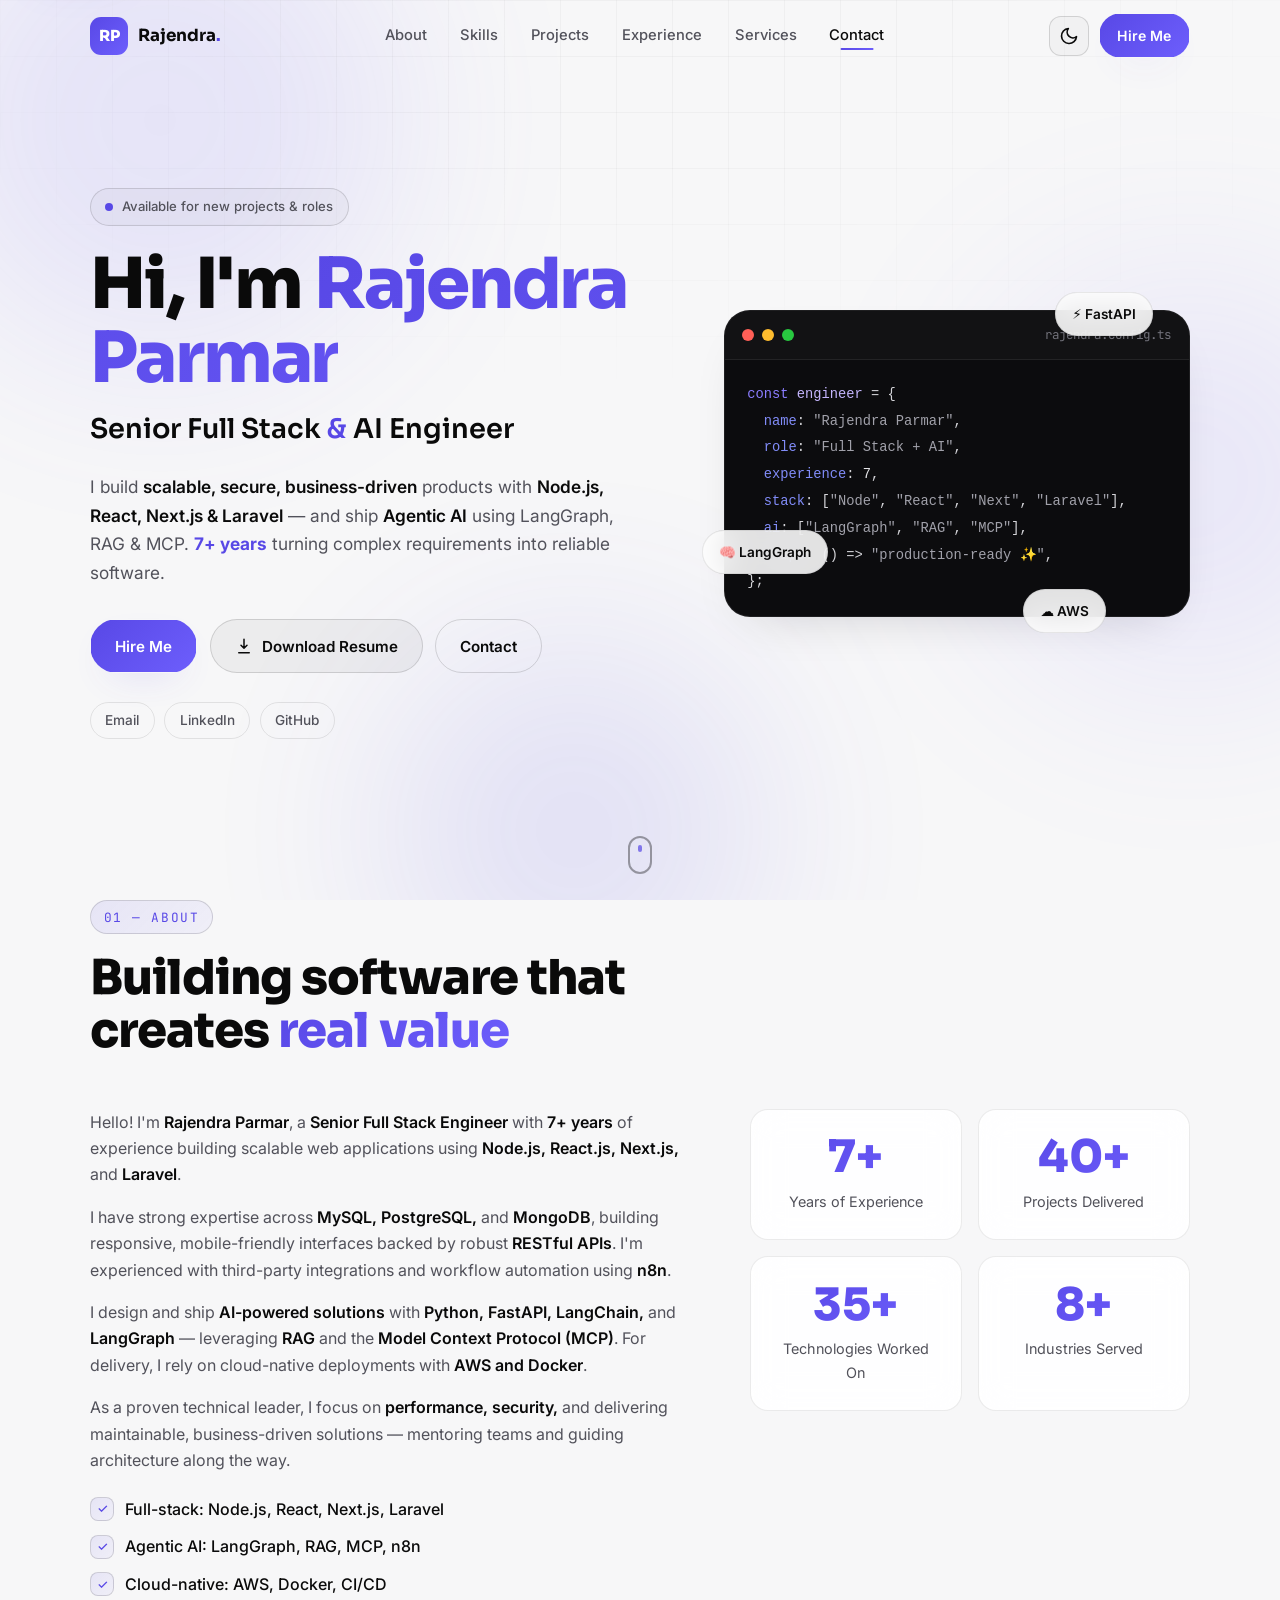
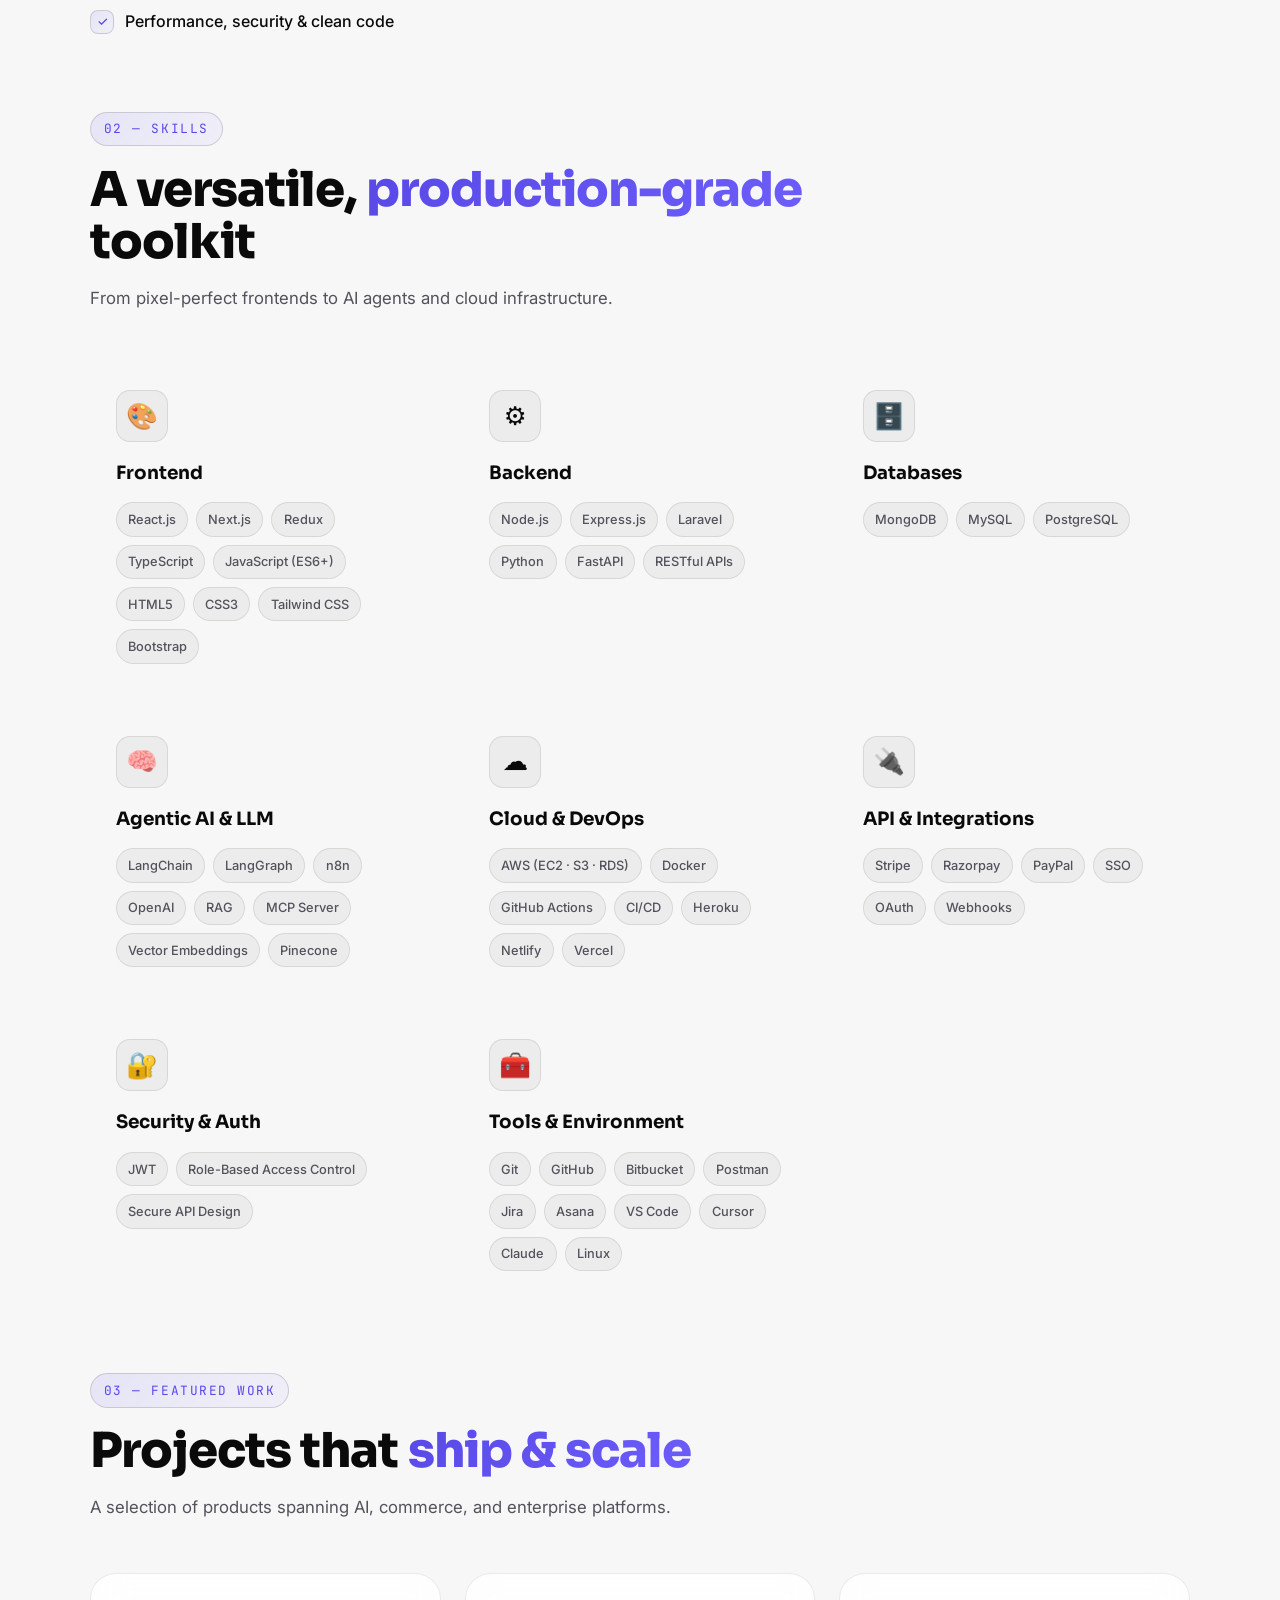
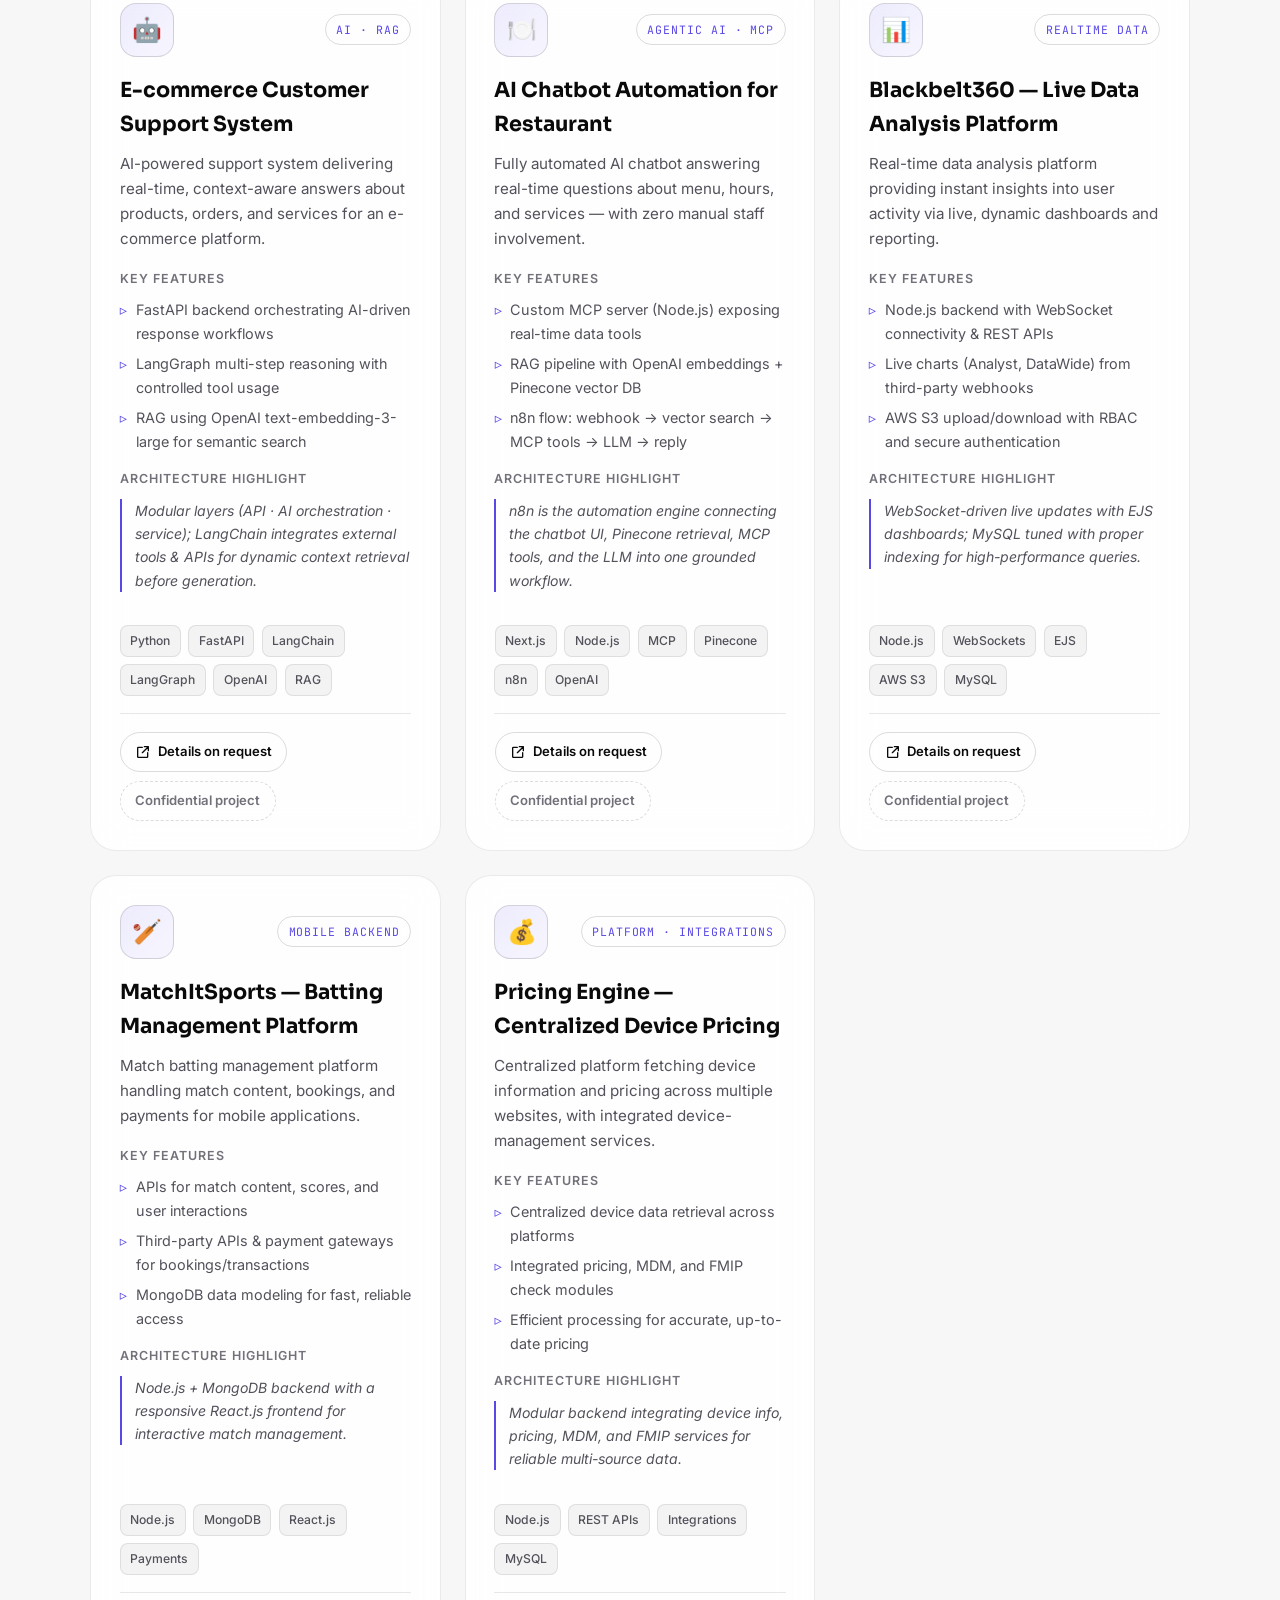
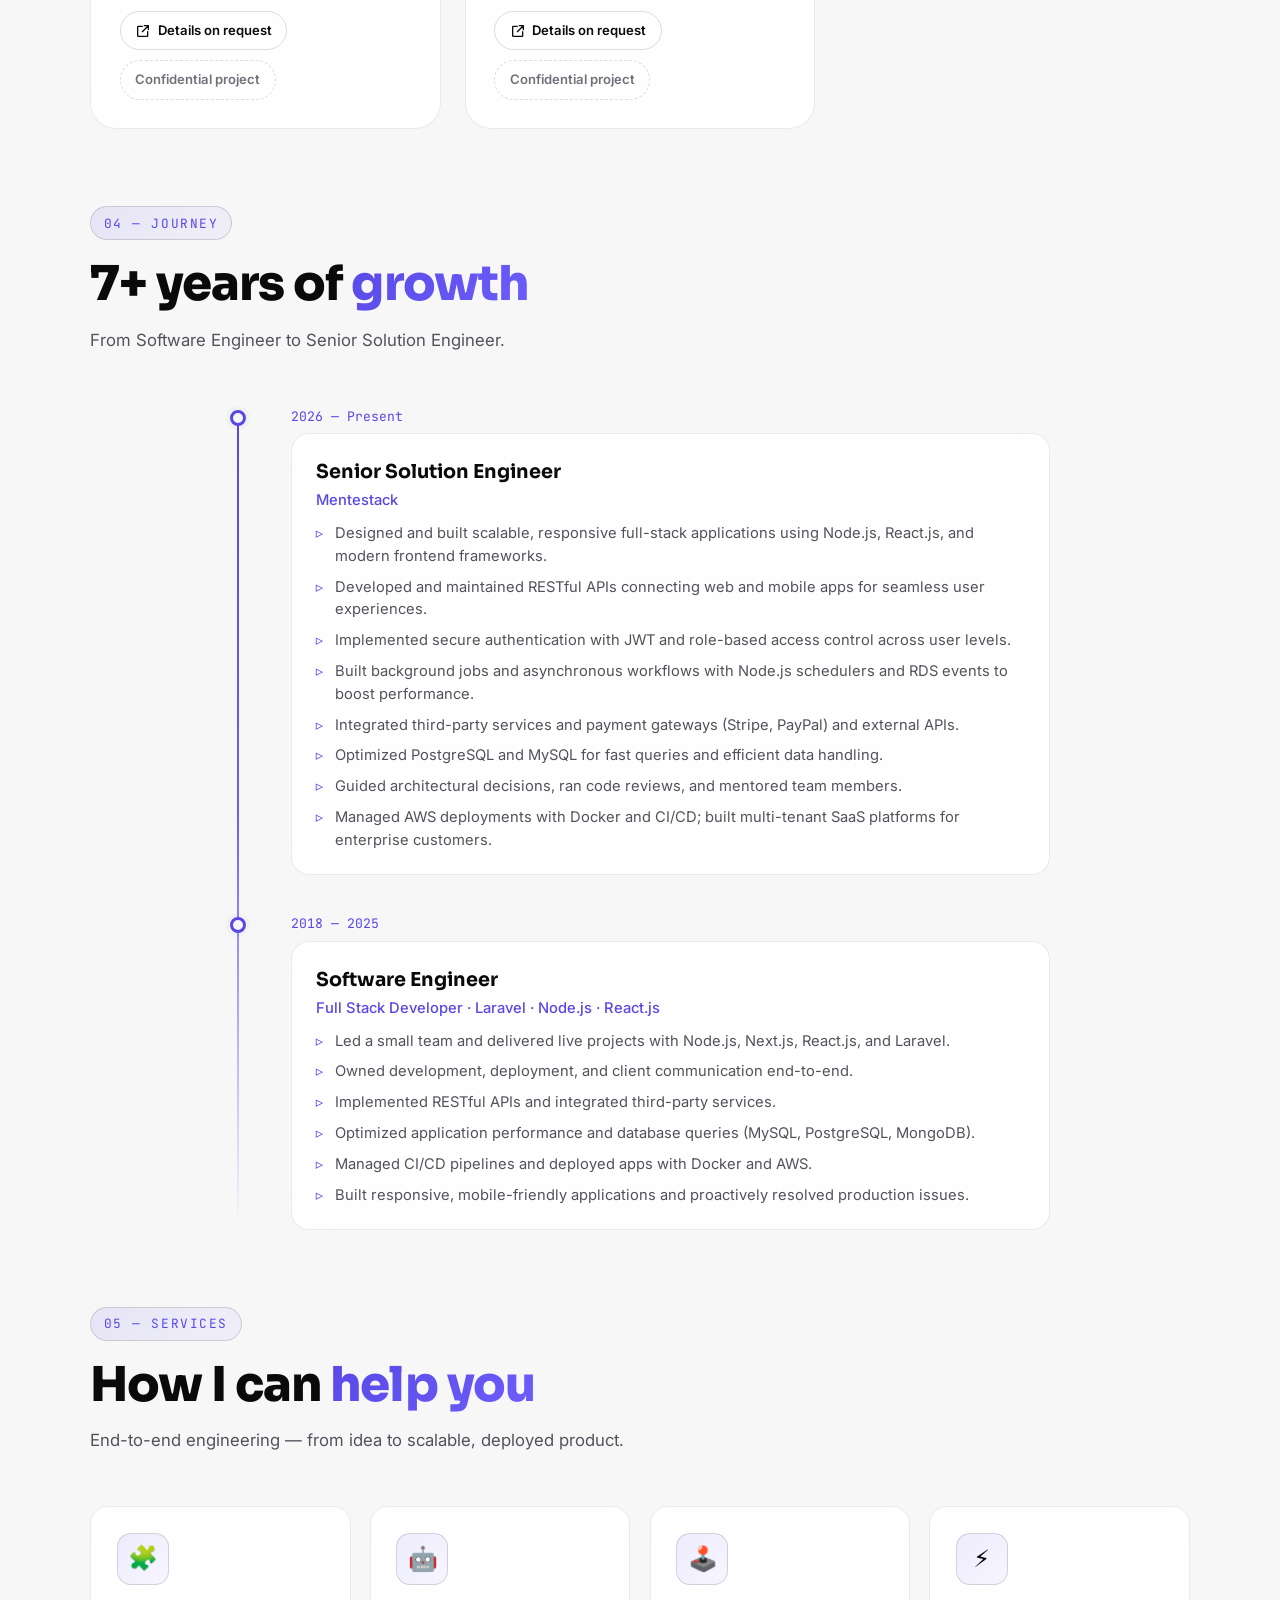
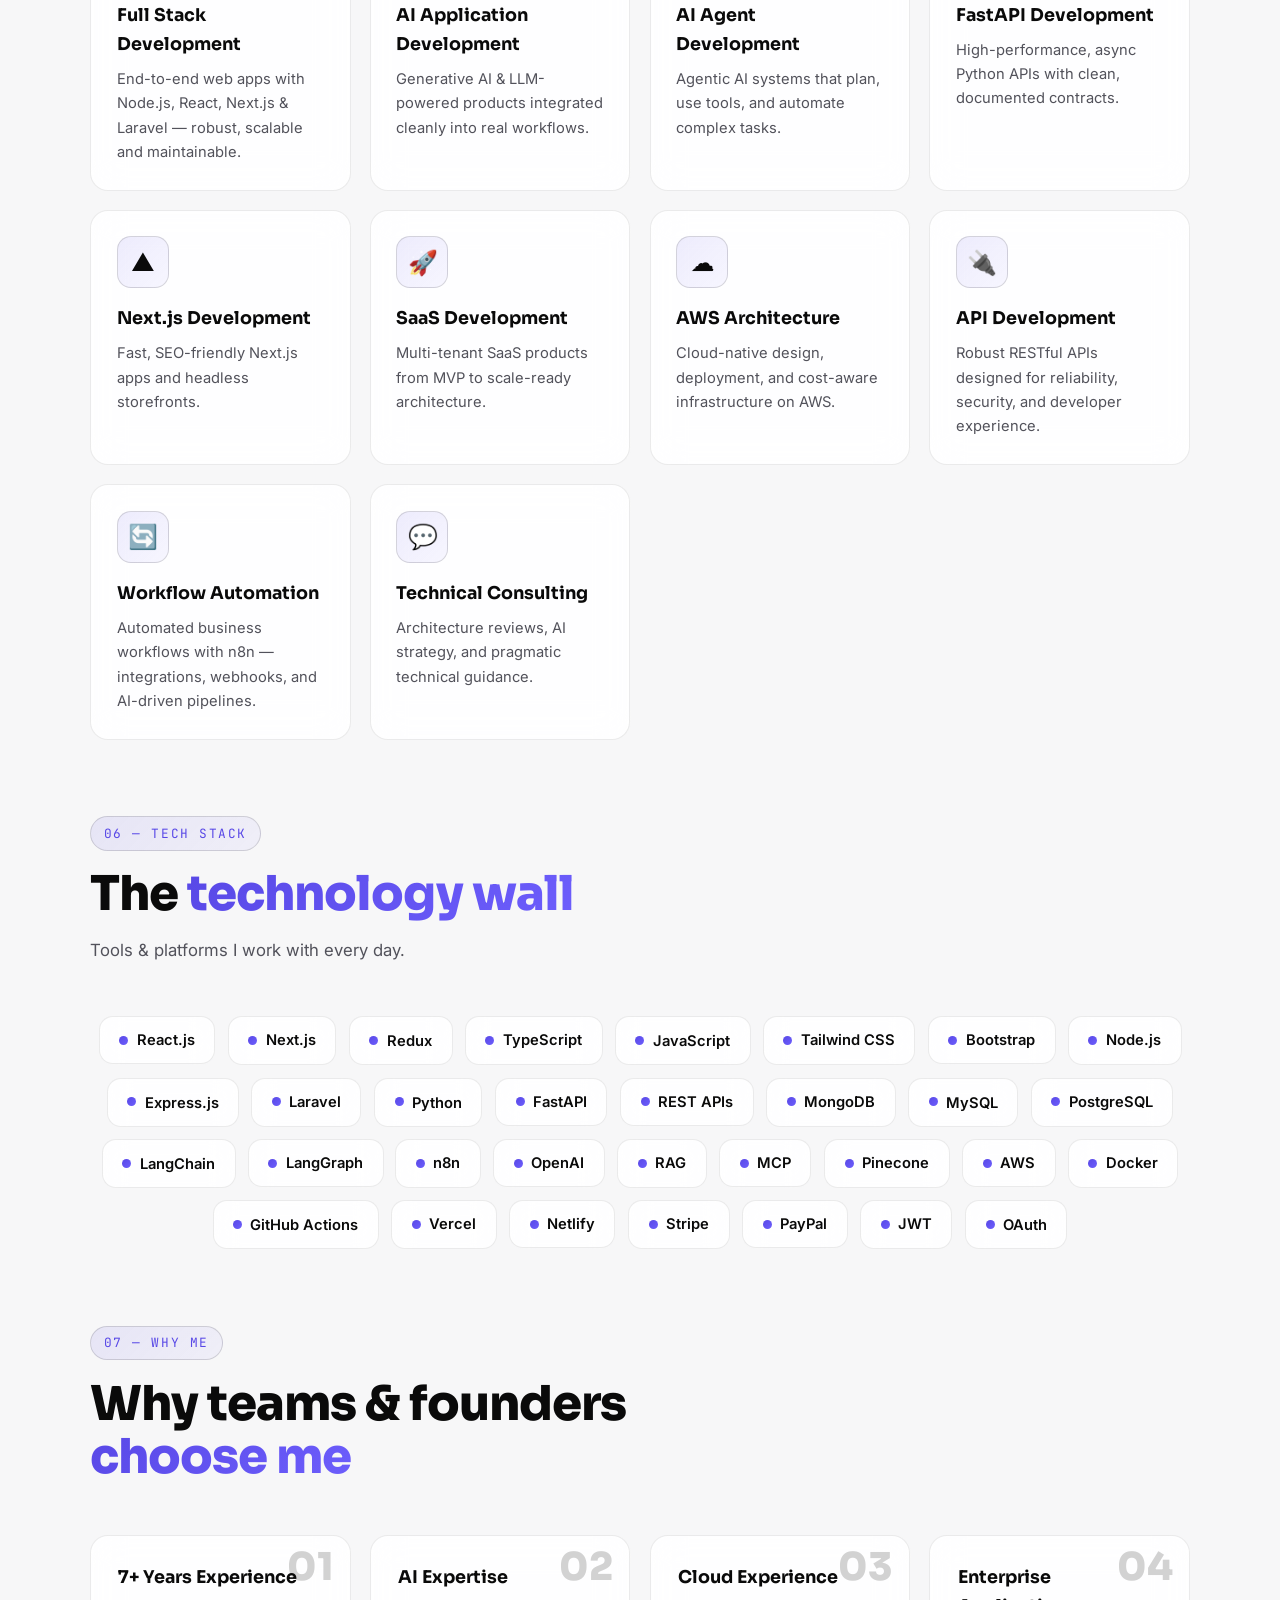
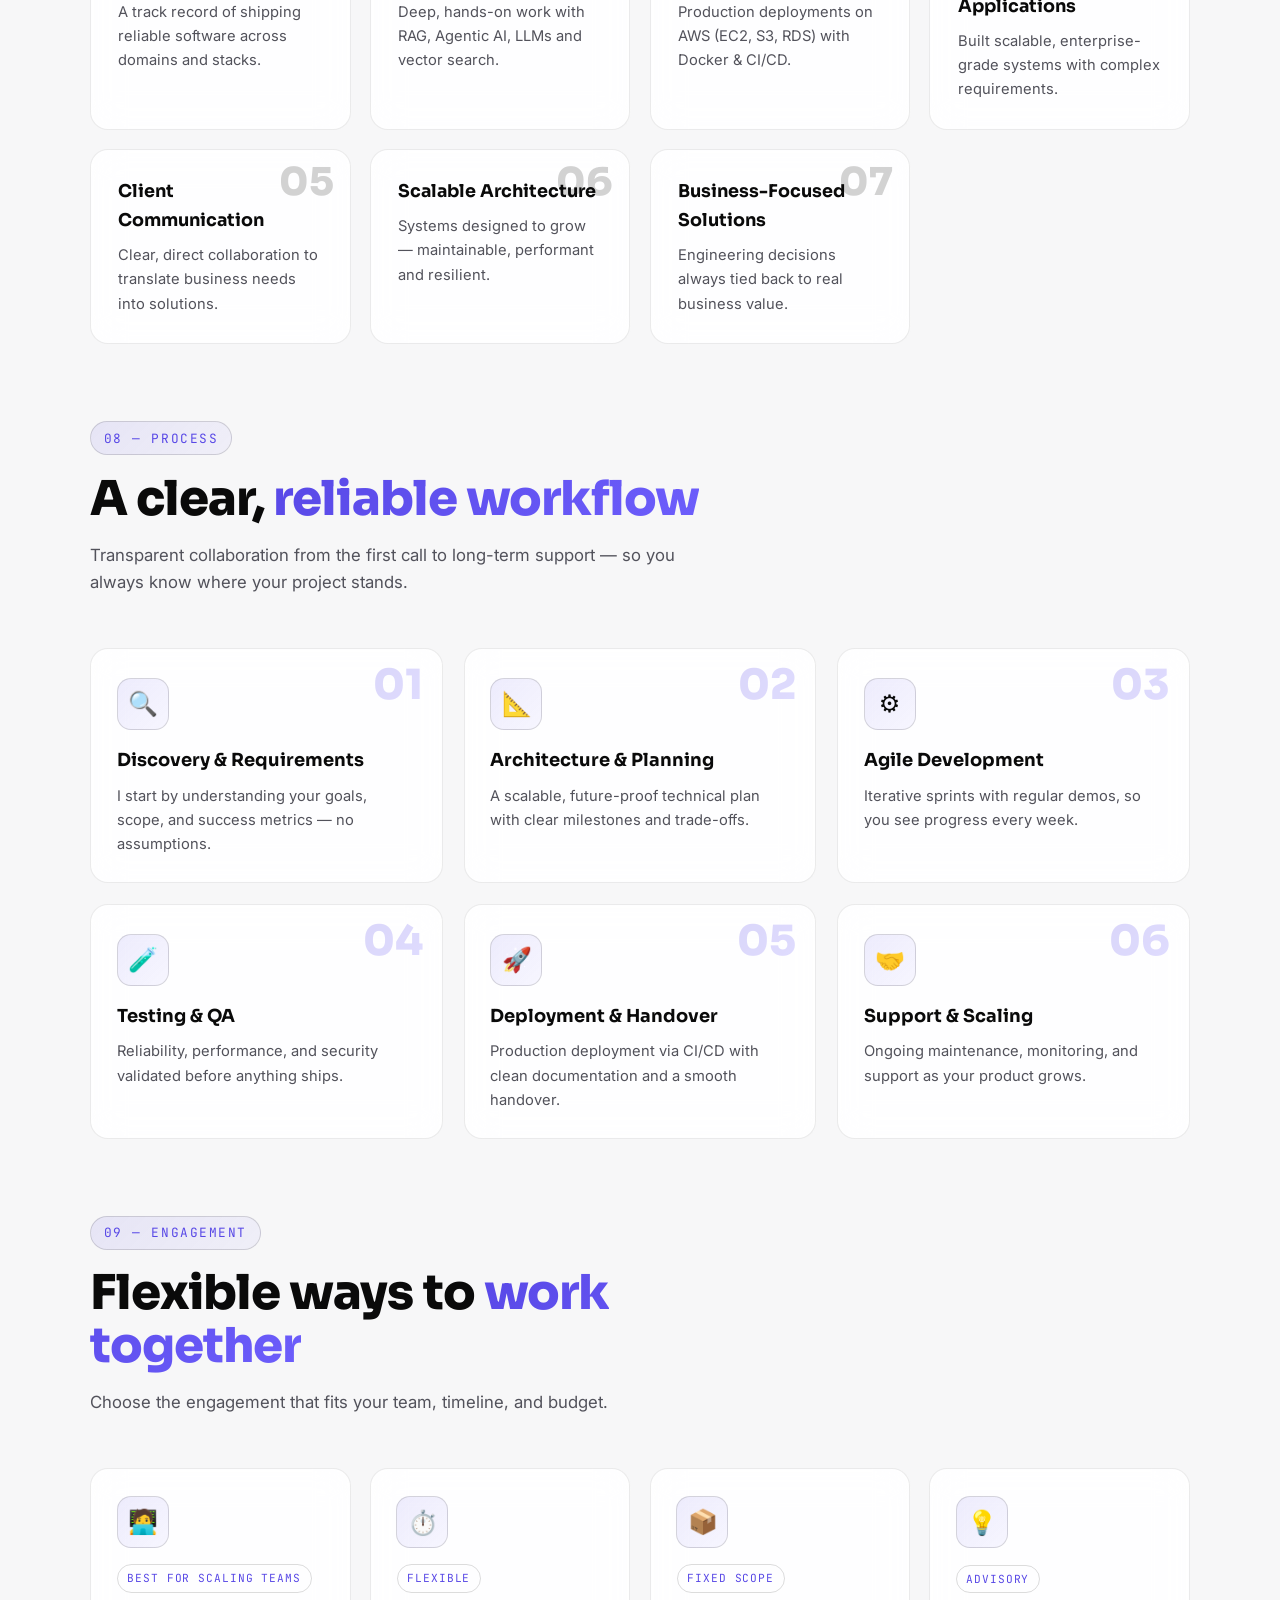
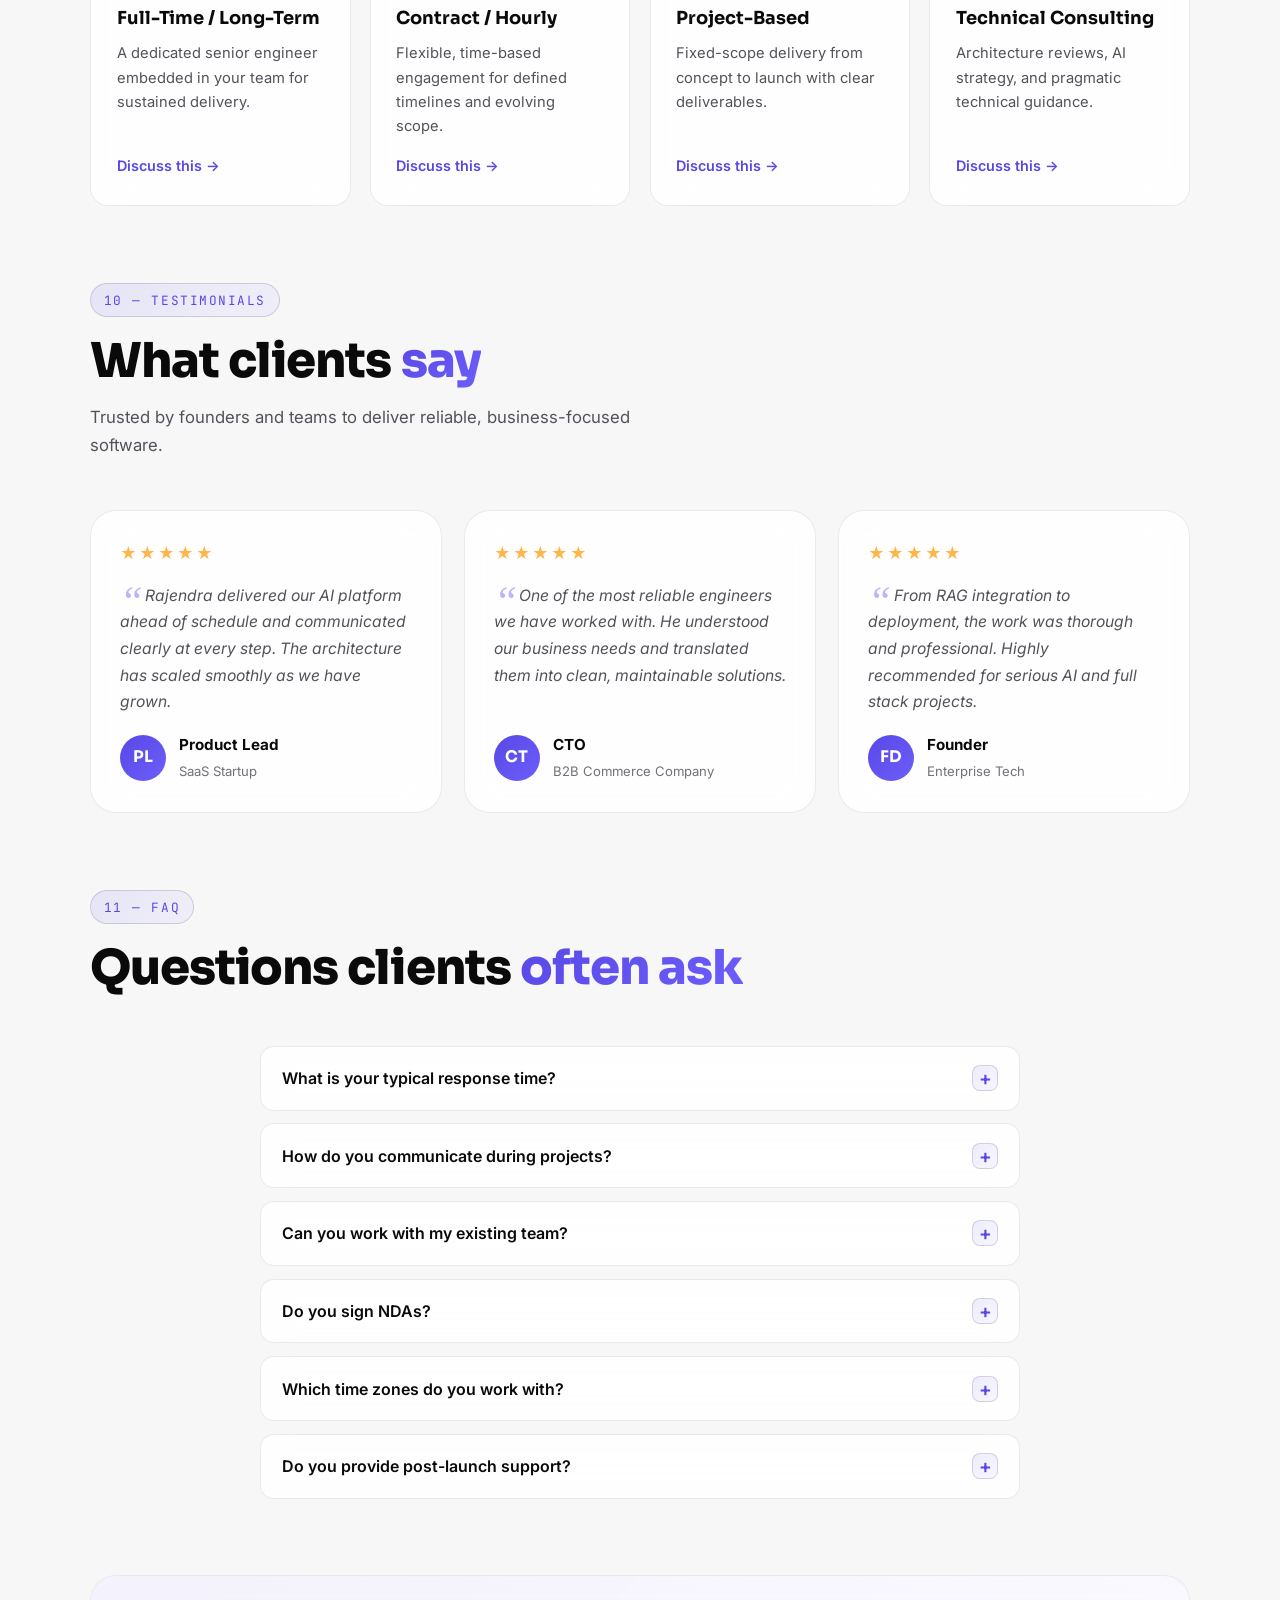
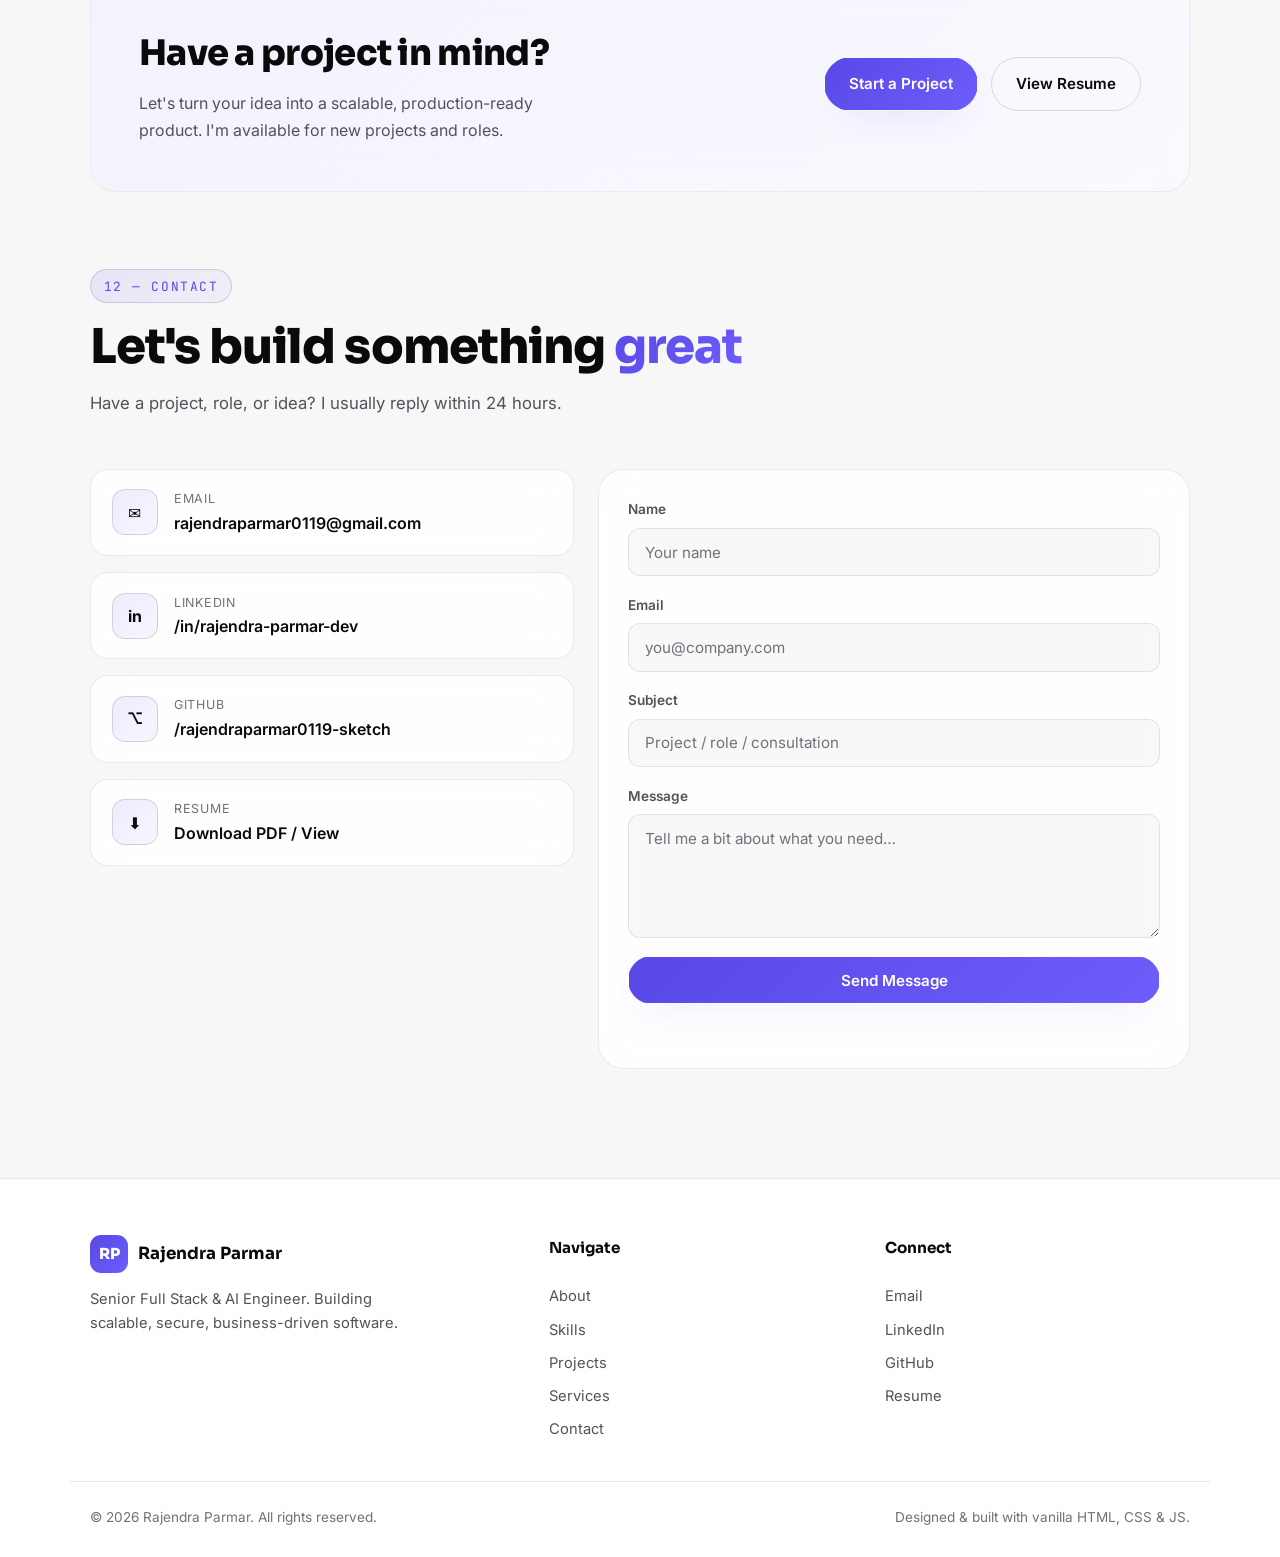
==== commit aee5153f: "enhance portfolio website" ====
--- a/index.html
+++ b/index.html
@@ -3,26 +3,31 @@
 <head>
   <meta charset="UTF-8" />
   <meta name="viewport" content="width=device-width, initial-scale=1.0" />
-  <meta name="theme-color" content="#0a0a0f" />
+  <meta name="theme-color" content="#0a0a0a" />
 
   <!-- Primary SEO -->
-  <title>Rajendra Parmar — Senior Full Stack Developer & AI Engineer</title>
-  <meta name="description" content="Rajendra Parmar — Senior Full Stack Developer & AI Engineer with 7+ years building scalable web apps, MERN & Python backends, AI/RAG/Agentic systems, and cloud architecture on AWS." />
+  <title>Rajendra Parmar — Senior Full Stack & AI Engineer</title>
+  <meta name="description" content="Rajendra Parmar — Senior Full Stack & AI Engineer with 7+ years building scalable apps with Node.js, React, Next.js & Laravel, plus Agentic AI (LangGraph, RAG, MCP, n8n) on AWS." />
   <meta name="author" content="Rajendra Parmar" />
-  <meta name="keywords" content="Rajendra Parmar, Full Stack Developer, AI Engineer, MERN, Python, FastAPI, Next.js, RAG, Agentic AI, AWS, Solution Architect, Freelance Developer" />
-  <link rel="canonical" href="https://rajendraparmar.github.io/" />
+  <meta name="keywords" content="Rajendra Parmar, Full Stack Engineer, AI Engineer, Node.js, React.js, Next.js, Laravel, FastAPI, LangChain, LangGraph, RAG, MCP, n8n, AWS, PostgreSQL, MongoDB, Solution Engineer" />
+  <link rel="canonical" href="https://rajendraparmar0119-sketch.github.io/rajendra-parmar-dev/" />
 
   <!-- Open Graph -->
   <meta property="og:type" content="website" />
-  <meta property="og:title" content="Rajendra Parmar — Senior Full Stack Developer & AI Engineer" />
-  <meta property="og:description" content="7+ years building scalable full stack & AI-driven solutions. MERN, Python, RAG, Agentic AI, AWS." />
-  <meta property="og:url" content="https://rajendraparmar.github.io/" />
-  <meta property="og:image" content="https://rajendraparmar.github.io/og-image.png" />
+  <meta property="og:title" content="Rajendra Parmar — Senior Full Stack & AI Engineer" />
+  <meta property="og:description" content="7+ years building scalable full stack & AI-driven solutions. Node.js, React, Next.js, Laravel, LangGraph, RAG, MCP, AWS." />
+  <meta property="og:url" content="https://rajendraparmar0119-sketch.github.io/rajendra-parmar-dev/" />
+  <!-- For best LinkedIn/Twitter support, export og-image.svg to a 1200x630 og-image.png and switch this to .png -->
+  <meta property="og:image" content="https://rajendraparmar0119-sketch.github.io/rajendra-parmar-dev/og-image.svg" />
+  <meta property="og:image:width" content="1200" />
+  <meta property="og:image:height" content="630" />
+  <meta property="og:image:alt" content="Rajendra Parmar — Senior Full Stack & AI Engineer" />
 
   <!-- Twitter -->
   <meta name="twitter:card" content="summary_large_image" />
-  <meta name="twitter:title" content="Rajendra Parmar — Senior Full Stack Developer & AI Engineer" />
-  <meta name="twitter:description" content="7+ years building scalable full stack & AI-driven solutions." />
+  <meta name="twitter:title" content="Rajendra Parmar — Senior Full Stack & AI Engineer" />
+  <meta name="twitter:description" content="7+ years building scalable full stack & AI-driven solutions with Node.js, React, Next.js, Laravel & Agentic AI." />
+  <meta name="twitter:image" content="https://rajendraparmar0119-sketch.github.io/rajendra-parmar-dev/og-image.svg" />
 
   <!-- Favicon (inline SVG) -->
   <link rel="icon" href="data:image/svg+xml,<svg xmlns='http://www.w3.org/2000/svg' viewBox='0 0 100 100'><rect width='100' height='100' rx='22' fill='%236d5efc'/><text x='50' y='68' font-size='58' font-family='Arial' font-weight='bold' fill='white' text-anchor='middle'>R</text></svg>" />
@@ -30,7 +35,9 @@
   <!-- Fonts -->
   <link rel="preconnect" href="https://fonts.googleapis.com" />
   <link rel="preconnect" href="https://fonts.gstatic.com" crossorigin />
-  <link href="https://fonts.googleapis.com/css2?family=Inter:wght@400;500;600;700;800;900&family=JetBrains+Mono:wght@400;500;700&family=Sora:wght@600;700;800&display=swap" rel="stylesheet" />
+  <link rel="preload" as="style" href="https://fonts.googleapis.com/css2?family=Inter:wght@400;500;600;700;800;900&family=JetBrains+Mono:wght@400;500;700&family=Sora:wght@600;700;800&display=swap" />
+  <link rel="stylesheet" href="https://fonts.googleapis.com/css2?family=Inter:wght@400;500;600;700;800;900&family=JetBrains+Mono:wght@400;500;700&family=Sora:wght@600;700;800&display=swap" media="print" onload="this.media='all'" />
+  <noscript><link rel="stylesheet" href="https://fonts.googleapis.com/css2?family=Inter:wght@400;500;600;700;800;900&family=JetBrains+Mono:wght@400;500;700&family=Sora:wght@600;700;800&display=swap" /></noscript>
 
   <link rel="stylesheet" href="styles.css" />
 
@@ -40,10 +47,10 @@
     "@context": "https://schema.org",
     "@type": "Person",
     "name": "Rajendra Parmar",
-    "jobTitle": "Senior Full Stack Developer & AI Engineer",
-    "description": "Senior Full Stack Developer and AI Engineer with 7+ years of experience.",
-    "knowsAbout": ["Full Stack Development","Artificial Intelligence","RAG","Agentic AI","AWS","Python","React","Next.js","FastAPI"],
-    "url": "https://rajendraparmar.github.io/"
+    "jobTitle": "Senior Full Stack & AI Engineer",
+    "description": "Senior Full Stack & AI Engineer with 7+ years of experience building scalable web and AI-powered applications.",
+    "knowsAbout": ["Full Stack Development","Node.js","React.js","Next.js","Laravel","Python","FastAPI","LangChain","LangGraph","RAG","Model Context Protocol","n8n","AWS","Docker","PostgreSQL","MongoDB","Agentic AI"],
+    "url": "https://rajendraparmar0119-sketch.github.io/rajendra-parmar-dev/"
   }
   </script>
 </head>
@@ -109,10 +116,11 @@
           <h1 class="hero__title">
             Hi, I'm <span class="gradient-text">Rajendra Parmar</span>
           </h1>
-          <h2 class="hero__subtitle">Senior Full Stack Developer <span class="accent">&amp;</span> AI Engineer</h2>
+          <h2 class="hero__subtitle">Senior Full Stack <span class="accent">&amp;</span> AI Engineer</h2>
           <p class="hero__tagline">
-            I architect and build <strong>scalable, maintainable, business-driven</strong> products —
-            from MERN &amp; Python platforms to <strong>Generative AI, RAG &amp; Agentic systems</strong>.
+            I build <strong>scalable, secure, business-driven</strong> products with
+            <strong>Node.js, React, Next.js &amp; Laravel</strong> — and ship
+            <strong>Agentic AI</strong> using LangGraph, RAG &amp; MCP.
             <span class="hero__exp">7+ years</span> turning complex requirements into reliable software.
           </p>
 
@@ -142,13 +150,13 @@
   <span class="c-prop">name</span>: <span class="c-str">"Rajendra Parmar"</span>,
   <span class="c-prop">role</span>: <span class="c-str">"Full Stack + AI"</span>,
   <span class="c-prop">experience</span>: <span class="c-num">7</span>,
-  <span class="c-prop">stack</span>: [<span class="c-str">"MERN"</span>, <span class="c-str">"Python"</span>, <span class="c-str">"AWS"</span>],
-  <span class="c-prop">ai</span>: [<span class="c-str">"RAG"</span>, <span class="c-str">"Agentic"</span>, <span class="c-str">"LLMs"</span>],
+  <span class="c-prop">stack</span>: [<span class="c-str">"Node"</span>, <span class="c-str">"React"</span>, <span class="c-str">"Next"</span>, <span class="c-str">"Laravel"</span>],
+  <span class="c-prop">ai</span>: [<span class="c-str">"LangGraph"</span>, <span class="c-str">"RAG"</span>, <span class="c-str">"MCP"</span>],
   <span class="c-prop">ships</span>: () => <span class="c-str">"production-ready ✨"</span>,
 };</code></pre>
           </div>
           <div class="floating-chip chip--1 glass">⚡ FastAPI</div>
-          <div class="floating-chip chip--2 glass">🧠 LangChain</div>
+          <div class="floating-chip chip--2 glass">🧠 LangGraph</div>
           <div class="floating-chip chip--3 glass">☁️ AWS</div>
         </div>
       </div>
@@ -168,16 +176,16 @@
 
         <div class="about__grid">
           <div class="about__text reveal">
-            <p>Hello! My name is <strong>Rajendra Parmar</strong>. I have over <strong>7 years of experience</strong> in software development, primarily working with the <strong>MERN stack</strong> and <strong>Python</strong>.</p>
-            <p>Throughout my career, I've designed and developed scalable web applications, backend APIs, and enterprise-level solutions — working across both SQL and NoSQL databases with a strong focus on <strong>database design and performance optimization</strong>.</p>
-            <p>For deployment, I have hands-on experience with <strong>AWS, Docker, and CI/CD pipelines</strong>. In recent years, I've focused on <strong>AI-driven solutions</strong> — Generative AI, RAG-based applications, Agentic AI systems, LLM integrations, workflow automation, and vector databases.</p>
-            <p>I'm comfortable in <strong>Agile environments</strong>, collaborating with cross-functional teams and communicating directly with clients to understand business requirements and deliver effective technical solutions.</p>
+            <p>Hello! I'm <strong>Rajendra Parmar</strong>, a <strong>Senior Full Stack Engineer</strong> with <strong>7+ years</strong> of experience building scalable web applications using <strong>Node.js, React.js, Next.js,</strong> and <strong>Laravel</strong>.</p>
+            <p>I have strong expertise across <strong>MySQL, PostgreSQL,</strong> and <strong>MongoDB</strong>, building responsive, mobile-friendly interfaces backed by robust <strong>RESTful APIs</strong>. I'm experienced with third-party integrations and workflow automation using <strong>n8n</strong>.</p>
+            <p>I design and ship <strong>AI-powered solutions</strong> with <strong>Python, FastAPI, LangChain,</strong> and <strong>LangGraph</strong> — leveraging <strong>RAG</strong> and the <strong>Model Context Protocol (MCP)</strong>. For delivery, I rely on cloud-native deployments with <strong>AWS and Docker</strong>.</p>
+            <p>As a proven technical leader, I focus on <strong>performance, security,</strong> and delivering maintainable, business-driven solutions — mentoring teams and guiding architecture along the way.</p>
 
             <ul class="about__list">
-              <li><span>✓</span> Scalable &amp; maintainable architecture</li>
-              <li><span>✓</span> AI &amp; LLM integration expertise</li>
-              <li><span>✓</span> Cloud-native deployment (AWS)</li>
-              <li><span>✓</span> Direct client communication</li>
+              <li><span>✓</span> Full-stack: Node.js, React, Next.js, Laravel</li>
+              <li><span>✓</span> Agentic AI: LangGraph, RAG, MCP, n8n</li>
+              <li><span>✓</span> Cloud-native: AWS, Docker, CI/CD</li>
+              <li><span>✓</span> Performance, security &amp; clean code</li>
             </ul>
           </div>
 
@@ -239,7 +247,7 @@
         <div class="section__head reveal">
           <span class="eyebrow">04 — Journey</span>
           <h2 class="section__title">7+ years of <span class="gradient-text">growth</span></h2>
-          <p class="section__sub">From Software Developer to Senior Engineer &amp; Solution Architect.</p>
+          <p class="section__sub">From Software Engineer to Senior Solution Engineer.</p>
         </div>
 
         <div class="timeline" id="timeline">
@@ -434,7 +442,7 @@
           <span class="nav__logo">RP</span>
           <span class="nav__name">Rajendra Parmar</span>
         </a>
-        <p>Senior Full Stack Developer &amp; AI Engineer. Building scalable, business-focused software.</p>
+        <p>Senior Full Stack &amp; AI Engineer. Building scalable, secure, business-driven software.</p>
       </div>
 
       <nav class="footer__nav" aria-label="Footer">
--- a/styles.css
+++ b/styles.css
@@ -5,32 +5,46 @@
 
 /* ---------- Design tokens ---------- */
 :root {
-  --bg: #0a0a0f;
-  --bg-soft: #101019;
-  --surface: rgba(255, 255, 255, 0.04);
-  --surface-2: rgba(255, 255, 255, 0.06);
-  --border: rgba(255, 255, 255, 0.09);
-  --border-strong: rgba(255, 255, 255, 0.16);
-  --text: #f2f3f7;
-  --text-soft: #b6b9c6;
-  --text-dim: #82869a;
+  /* Minimal Mono + Accent — near-black neutrals, single indigo accent */
+  --bg: #0a0a0a;
+  --bg-soft: #0f0f10;
+  --surface: rgba(255, 255, 255, 0.025);
+  --surface-2: rgba(255, 255, 255, 0.045);
+  --border: rgba(255, 255, 255, 0.08);
+  --border-strong: rgba(255, 255, 255, 0.145);
+  --text: #fafafa;
+  --text-soft: #a1a1aa;
+  --text-dim: #71717a;
 
   --brand: #6d5efc;
-  --brand-2: #b15bff;
-  --brand-3: #2dd4bf;
+  --brand-2: #8b7dff;
+  --brand-3: #6d5efc;
   --accent: #6d5efc;
 
-  --grad: linear-gradient(120deg, #6d5efc 0%, #b15bff 50%, #2dd4bf 100%);
-  --grad-soft: linear-gradient(120deg, rgba(109,94,252,.18), rgba(177,91,255,.12));
-
-  --glass-bg: rgba(255, 255, 255, 0.045);
-  --glass-brd: rgba(255, 255, 255, 0.10);
-  --shadow: 0 20px 50px -20px rgba(0, 0, 0, 0.6);
-  --shadow-brand: 0 18px 50px -16px rgba(109, 94, 252, 0.55);
-
+  --grad: linear-gradient(135deg, #6d5efc 0%, #8b7dff 100%);
+  --grad-soft: linear-gradient(135deg, rgba(109,94,252,.12), rgba(139,125,255,.06));
+
+  --glass-bg: rgba(255, 255, 255, 0.03);
+  --glass-brd: rgba(255, 255, 255, 0.08);
+  --shadow: 0 16px 44px -24px rgba(0, 0, 0, 0.75);
+  --shadow-brand: 0 14px 40px -18px rgba(109, 94, 252, 0.45);
+
+  /* Radius scale */
+  --radius-sm: 12px;
   --radius: 18px;
   --radius-lg: 26px;
-  --maxw: 1180px;
+  --radius-pill: 100px;
+
+  /* Spacing scale (4px base) */
+  --space-1: .5rem;
+  --space-2: .75rem;
+  --space-3: 1rem;
+  --space-4: 1.5rem;
+  --space-5: 2rem;
+  --space-6: 3rem;
+  --section-y: clamp(3.25rem, 6vw, 5.5rem);
+
+  --maxw: 1240px;
   --nav-h: 72px;
 
   --font: 'Inter', system-ui, -apple-system, Segoe UI, Roboto, sans-serif;
@@ -41,19 +55,29 @@
 }
 
 [data-theme="light"] {
-  --bg: #f6f7fb;
+  --bg: #f7f7f8;
   --bg-soft: #ffffff;
-  --surface: rgba(15, 18, 40, 0.03);
-  --surface-2: rgba(15, 18, 40, 0.05);
-  --border: rgba(15, 18, 40, 0.10);
-  --border-strong: rgba(15, 18, 40, 0.18);
-  --text: #14162a;
-  --text-soft: #44485c;
-  --text-dim: #6b6f82;
-
-  --glass-bg: rgba(255, 255, 255, 0.7);
-  --glass-brd: rgba(15, 18, 40, 0.08);
-  --shadow: 0 24px 60px -28px rgba(20, 22, 42, 0.35);
+  --surface: rgba(10, 10, 10, 0.025);
+  --surface-2: rgba(10, 10, 10, 0.045);
+  --border: rgba(10, 10, 10, 0.09);
+  --border-strong: rgba(10, 10, 10, 0.14);
+  --text: #0a0a0a;
+  --text-soft: #52525b;
+  --text-dim: #71717a;
+
+  /* Slightly deeper accent for AA contrast on white */
+  --brand: #5848e6;
+  --brand-2: #6d5efc;
+  --brand-3: #5848e6;
+  --accent: #5848e6;
+
+  --grad: linear-gradient(135deg, #5848e6 0%, #6d5efc 100%);
+  --grad-soft: linear-gradient(135deg, rgba(88,72,230,.10), rgba(109,94,252,.05));
+
+  --glass-bg: rgba(255, 255, 255, 0.88);
+  --glass-brd: rgba(10, 10, 10, 0.08);
+  --shadow: 0 20px 50px -28px rgba(10, 10, 20, 0.20);
+  --shadow-brand: 0 14px 38px -20px rgba(88, 72, 230, 0.30);
 }
 
 /* ---------- Reset ---------- */
@@ -92,8 +116,16 @@
 .skip-link:focus { transform: translateY(0); }
 
 /* ---------- Layout helpers ---------- */
-.container { width: min(100% - 2.5rem, var(--maxw)); margin-inline: auto; }
-.section { padding: clamp(4.5rem, 9vw, 8rem) 0; position: relative; }
+/* Fixed-width, breakpoint-stepped container for a structured, consistent layout */
+.container { width: 100%; padding-inline: 1.25rem; margin-inline: auto; }
+@media (min-width: 576px)  { .container { max-width: 540px; } }
+@media (min-width: 768px)  { .container { max-width: 720px; } }
+@media (min-width: 992px)  { .container { max-width: 960px; } }
+@media (min-width: 1200px) { .container { max-width: 1140px; } }
+@media (min-width: 1400px) { .container { max-width: 1240px; } }
+.section { padding: var(--section-y) 0; position: relative; }
+/* Collapse doubled spacing: adjacent sections share a single rhythm, not top+bottom stacked */
+.section + .section { padding-top: 0; }
 .accent { color: var(--brand); }
 .gradient-text {
   background: var(--grad);
@@ -134,10 +166,16 @@
 .btn--sm { padding: .6rem 1.1rem; font-size: .88rem; }
 .btn--full { width: 100%; justify-content: center; }
 .btn--primary {
-  background: var(--grad); color: #fff; background-size: 180% 180%;
+  color: #fff;
+  /* layer 1 = moving shine, layer 2 = brand gradient (text stays above both) */
+  background-image: linear-gradient(120deg, transparent 35%, rgba(255,255,255,.30) 50%, transparent 65%), var(--grad);
+  background-size: 220% 100%, 100% 100%;
+  background-position: 135% 0, center;
+  background-repeat: no-repeat;
   box-shadow: var(--shadow-brand);
-}
-.btn--primary:hover { transform: translateY(-3px); background-position: 100% 0; box-shadow: 0 22px 55px -14px rgba(109,94,252,.7); }
+  transition: transform .3s var(--ease), box-shadow .3s var(--ease), background-position .7s var(--ease);
+}
+.btn--primary:hover { transform: translateY(-3px); background-position: -35% 0, center; box-shadow: 0 20px 48px -14px rgba(109,94,252,.6); }
 .btn--ghost { background: var(--surface-2); color: var(--text); border-color: var(--border-strong); }
 .btn--ghost:hover { transform: translateY(-3px); background: var(--surface); border-color: var(--brand); }
 .btn--outline { border-color: var(--border-strong); color: var(--text); }
@@ -167,11 +205,11 @@
 
 /* ---------- Animated background ---------- */
 .bg-aurora { position: fixed; inset: 0; z-index: -1; overflow: hidden; pointer-events: none; }
-.blob { position: absolute; border-radius: 50%; filter: blur(90px); opacity: .55; animation: float 22s ease-in-out infinite; }
+.blob { position: absolute; border-radius: 50%; filter: blur(100px); opacity: .26; animation: float 24s ease-in-out infinite; }
 .blob--1 { width: 480px; height: 480px; background: #6d5efc; top: -120px; left: -80px; }
-.blob--2 { width: 420px; height: 420px; background: #b15bff; top: 30%; right: -120px; animation-delay: -7s; }
-.blob--3 { width: 380px; height: 380px; background: #2dd4bf; bottom: -120px; left: 30%; animation-delay: -14s; }
-[data-theme="light"] .blob { opacity: .28; }
+.blob--2 { width: 420px; height: 420px; background: #8b7dff; top: 30%; right: -120px; animation-delay: -8s; }
+.blob--3 { width: 380px; height: 380px; background: #4f46e5; bottom: -120px; left: 30%; animation-delay: -16s; }
+[data-theme="light"] .blob { opacity: .12; }
 @keyframes float {
   0%, 100% { transform: translate(0,0) scale(1); }
   33% { transform: translate(60px, -40px) scale(1.1); }
@@ -185,7 +223,7 @@
   background-size: 56px 56px;
   mask-image: radial-gradient(ellipse 80% 60% at 50% 0%, #000 30%, transparent 75%);
   -webkit-mask-image: radial-gradient(ellipse 80% 60% at 50% 0%, #000 30%, transparent 75%);
-  opacity: .5;
+  opacity: .35;
 }
 
 /* ---------- Navbar ---------- */
@@ -194,7 +232,9 @@
   display: flex; align-items: center;
   transition: background .4s var(--ease), border-color .4s, backdrop-filter .4s, box-shadow .4s;
   border-bottom: 1px solid transparent;
-}
+  animation: navDrop .7s var(--ease) both;
+}
+@keyframes navDrop { from { opacity: 0; transform: translateY(-14px); } to { opacity: 1; transform: none; } }
 .nav.is-scrolled {
   background: color-mix(in srgb, var(--bg) 72%, transparent);
   backdrop-filter: blur(18px) saturate(160%);
@@ -202,7 +242,7 @@
   border-bottom-color: var(--border);
   box-shadow: 0 10px 30px -20px rgba(0,0,0,.5);
 }
-.nav__inner { display: flex; align-items: center; justify-content: space-between; gap: 1rem; width: min(100% - 2.5rem, var(--maxw)); margin-inline: auto; }
+.nav__inner { display: flex; align-items: center; justify-content: space-between; gap: 1rem; }
 .nav__brand { display: flex; align-items: center; gap: .6rem; font-weight: 700; }
 .nav__logo {
   display: grid; place-items: center; width: 38px; height: 38px; border-radius: 11px;
@@ -219,7 +259,8 @@
   content: ""; position: absolute; left: 50%; bottom: 6px; width: 0; height: 2px;
   background: var(--grad); border-radius: 2px; transform: translateX(-50%); transition: width .3s var(--ease);
 }
-.nav__link:hover, .nav__link.is-active { color: var(--text); }
+.nav__link:hover { color: var(--text); background: var(--surface); }
+.nav__link.is-active { color: var(--text); }
 .nav__link.is-active::after { width: 40%; }
 .nav__actions { display: flex; align-items: center; gap: .6rem; }
 .theme-toggle {
@@ -245,9 +286,12 @@
   color: var(--text-soft); padding: .45rem .9rem; border-radius: 100px;
   border: 1px solid var(--border-strong); background: var(--surface); margin-bottom: 1.4rem;
 }
-.badge__dot { width: 8px; height: 8px; border-radius: 50%; background: var(--brand-3); box-shadow: 0 0 0 0 rgba(45,212,191,.6); animation: pulse 2s infinite; }
-@keyframes pulse { 0% { box-shadow: 0 0 0 0 rgba(45,212,191,.55); } 70% { box-shadow: 0 0 0 10px rgba(45,212,191,0); } 100% { box-shadow: 0 0 0 0 rgba(45,212,191,0); } }
+.badge__dot { width: 8px; height: 8px; border-radius: 50%; background: var(--brand); box-shadow: 0 0 0 0 rgba(109,94,252,.6); animation: pulse 2s infinite; }
+@keyframes pulse { 0% { box-shadow: 0 0 0 0 rgba(109,94,252,.5); } 70% { box-shadow: 0 0 0 10px rgba(109,94,252,0); } 100% { box-shadow: 0 0 0 0 rgba(109,94,252,0); } }
 .hero__title { font-family: var(--font-display); font-size: clamp(2.4rem, 6.5vw, 4.4rem); line-height: 1.05; font-weight: 800; letter-spacing: -.03em; }
+/* gentle, low-cost sheen across the name */
+.hero__title .gradient-text { background-size: 220% auto; animation: shimmer 7s ease-in-out infinite; }
+@keyframes shimmer { 0%, 100% { background-position: 0% center; } 50% { background-position: 120% center; } }
 .hero__subtitle { font-family: var(--font-display); font-size: clamp(1.1rem, 2.6vw, 1.7rem); font-weight: 600; margin-top: .7rem; color: var(--text); }
 .hero__tagline { margin-top: 1.3rem; max-width: 560px; color: var(--text-soft); font-size: 1.08rem; }
 .hero__tagline strong { color: var(--text); font-weight: 600; }
@@ -259,15 +303,16 @@
 
 /* hero visual */
 .hero__visual { position: relative; }
-.code-card { border-radius: var(--radius-lg); overflow: hidden; box-shadow: var(--shadow); transition: transform .4s var(--ease); }
-.code-card__bar { display: flex; align-items: center; gap: .5rem; padding: .85rem 1.1rem; border-bottom: 1px solid var(--border); background: var(--surface); }
+/* Code card stays a real "editor" (dark) in both themes for crisp syntax colors */
+.code-card { border-radius: var(--radius-lg); overflow: hidden; box-shadow: var(--shadow); transition: transform .4s var(--ease); background: #0c0c0e; border: 1px solid rgba(255,255,255,.08); backdrop-filter: none; -webkit-backdrop-filter: none; }
+.code-card__bar { display: flex; align-items: center; gap: .5rem; padding: .85rem 1.1rem; border-bottom: 1px solid rgba(255,255,255,.07); background: rgba(255,255,255,.025); }
 .code-card__bar span { width: 12px; height: 12px; border-radius: 50%; background: #ff5f57; }
 .code-card__bar span:nth-child(2) { background: #febc2e; }
 .code-card__bar span:nth-child(3) { background: #28c840; }
-.code-card__bar em { margin-left: auto; font-family: var(--font-mono); font-size: .78rem; color: var(--text-dim); font-style: normal; }
-.code-card__body { padding: 1.3rem 1.4rem; font-family: var(--font-mono); font-size: .86rem; line-height: 1.8; overflow-x: auto; color: var(--text-soft); }
-.c-key { color: #b15bff; } .c-var { color: #2dd4bf; } .c-prop { color: #6d9eff; }
-.c-str { color: #7ee787; } .c-num { color: #ffab70; }
+.code-card__bar em { margin-left: auto; font-family: var(--font-mono); font-size: .78rem; color: #71717a; font-style: normal; }
+.code-card__body { padding: 1.3rem 1.4rem; font-family: var(--font-mono); font-size: .86rem; line-height: 1.8; overflow-x: auto; color: #d4d4d8; }
+.c-key { color: #8b7dff; } .c-var { color: #c4b5fd; } .c-prop { color: #818cf8; }
+.c-str { color: #a1a1aa; } .c-num { color: #e4e4e7; }
 .floating-chip { position: absolute; padding: .6rem 1rem; border-radius: 100px; font-size: .85rem; font-weight: 600; box-shadow: var(--shadow); animation: bob 5s ease-in-out infinite; }
 .chip--1 { top: -18px; right: 8%; animation-delay: 0s; }
 .chip--2 { bottom: 14%; left: -22px; animation-delay: -1.6s; }
@@ -325,6 +370,12 @@
 .project-card__arch { font-size: .88rem; color: var(--text-soft); font-style: italic; padding-left: .8rem; border-left: 2px solid var(--brand); }
 .project-card__stack { display: flex; flex-wrap: wrap; gap: .45rem; margin-top: auto; padding-top: 1.1rem; }
 .stack-pill { font-size: .76rem; font-weight: 500; padding: .3rem .6rem; border-radius: 8px; background: var(--surface-2); border: 1px solid var(--border); color: var(--text-soft); }
+.project-card__links { display: flex; flex-wrap: wrap; gap: .6rem; margin-top: 1.1rem; padding-top: 1.1rem; border-top: 1px solid var(--border); }
+.proj-link { display: inline-flex; align-items: center; gap: .4rem; font-size: .82rem; font-weight: 600; padding: .5rem .9rem; border-radius: 100px; border: 1px solid var(--border-strong); color: var(--text); transition: transform .25s var(--ease), border-color .25s, color .25s, background .25s; }
+.proj-link svg { width: 16px; height: 16px; }
+.proj-link--demo:hover { transform: translateY(-2px); border-color: var(--brand); color: var(--brand); }
+.proj-link--code:hover { transform: translateY(-2px); border-color: var(--text); }
+.proj-link--private { color: var(--text-dim); border-style: dashed; cursor: not-allowed; }
 
 /* ---------- Timeline ---------- */
 .timeline { position: relative; max-width: 820px; margin-inline: auto; padding-left: 2rem; }
@@ -339,6 +390,9 @@
 .tl-role { font-family: var(--font-display); font-size: 1.2rem; font-weight: 700; }
 .tl-company { color: var(--brand-3); font-size: .92rem; font-weight: 500; margin-bottom: .6rem; }
 .tl-card p { color: var(--text-soft); font-size: .94rem; }
+.tl-points { display: grid; gap: .5rem; margin-top: .2rem; }
+.tl-points li { position: relative; padding-left: 1.2rem; color: var(--text-soft); font-size: .92rem; line-height: 1.55; }
+.tl-points li::before { content: "▹"; position: absolute; left: 0; top: 0; color: var(--brand); }
 
 /* ---------- Services ---------- */
 .services__grid { display: grid; grid-template-columns: repeat(auto-fit, minmax(250px, 1fr)); gap: 1.2rem; }
@@ -453,6 +507,11 @@
 .cta-band__text p { color: var(--text-soft); margin-top: .5rem; max-width: 460px; }
 .cta-band__actions { position: relative; z-index: 1; display: flex; gap: .8rem; flex-wrap: wrap; }
 
+/* ---------- Cursor spotlight on cards (cheap: repaints only the hovered card) ---------- */
+.skill-card, .project-card, .service-card, .process-card, .engage-card, .why-card, .tst-card {
+  background-image: radial-gradient(220px circle at var(--mx, -300px) var(--my, -300px), rgba(109,94,252,.10), transparent 65%);
+}
+
 /* ---------- Back to top ---------- */
 .to-top {
   position: fixed; bottom: 1.6rem; right: 1.6rem; z-index: 800; width: 48px; height: 48px;
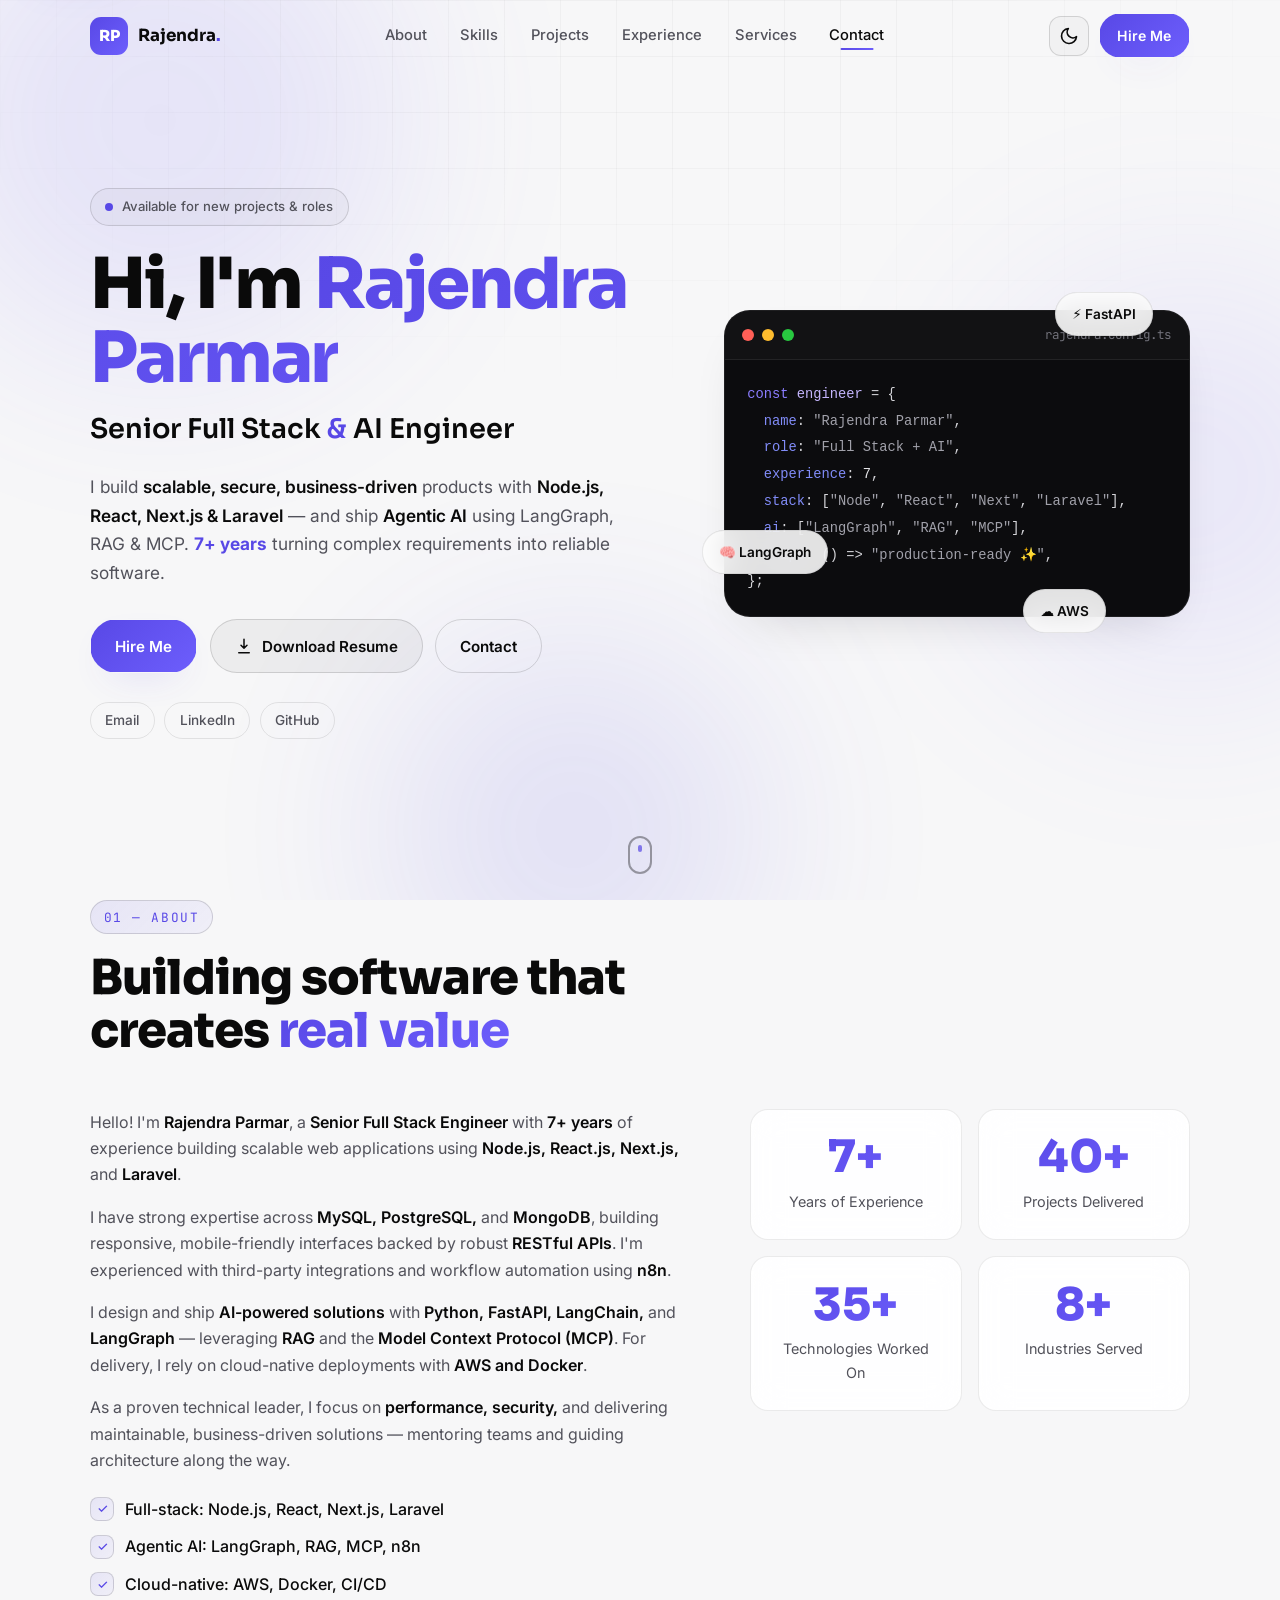
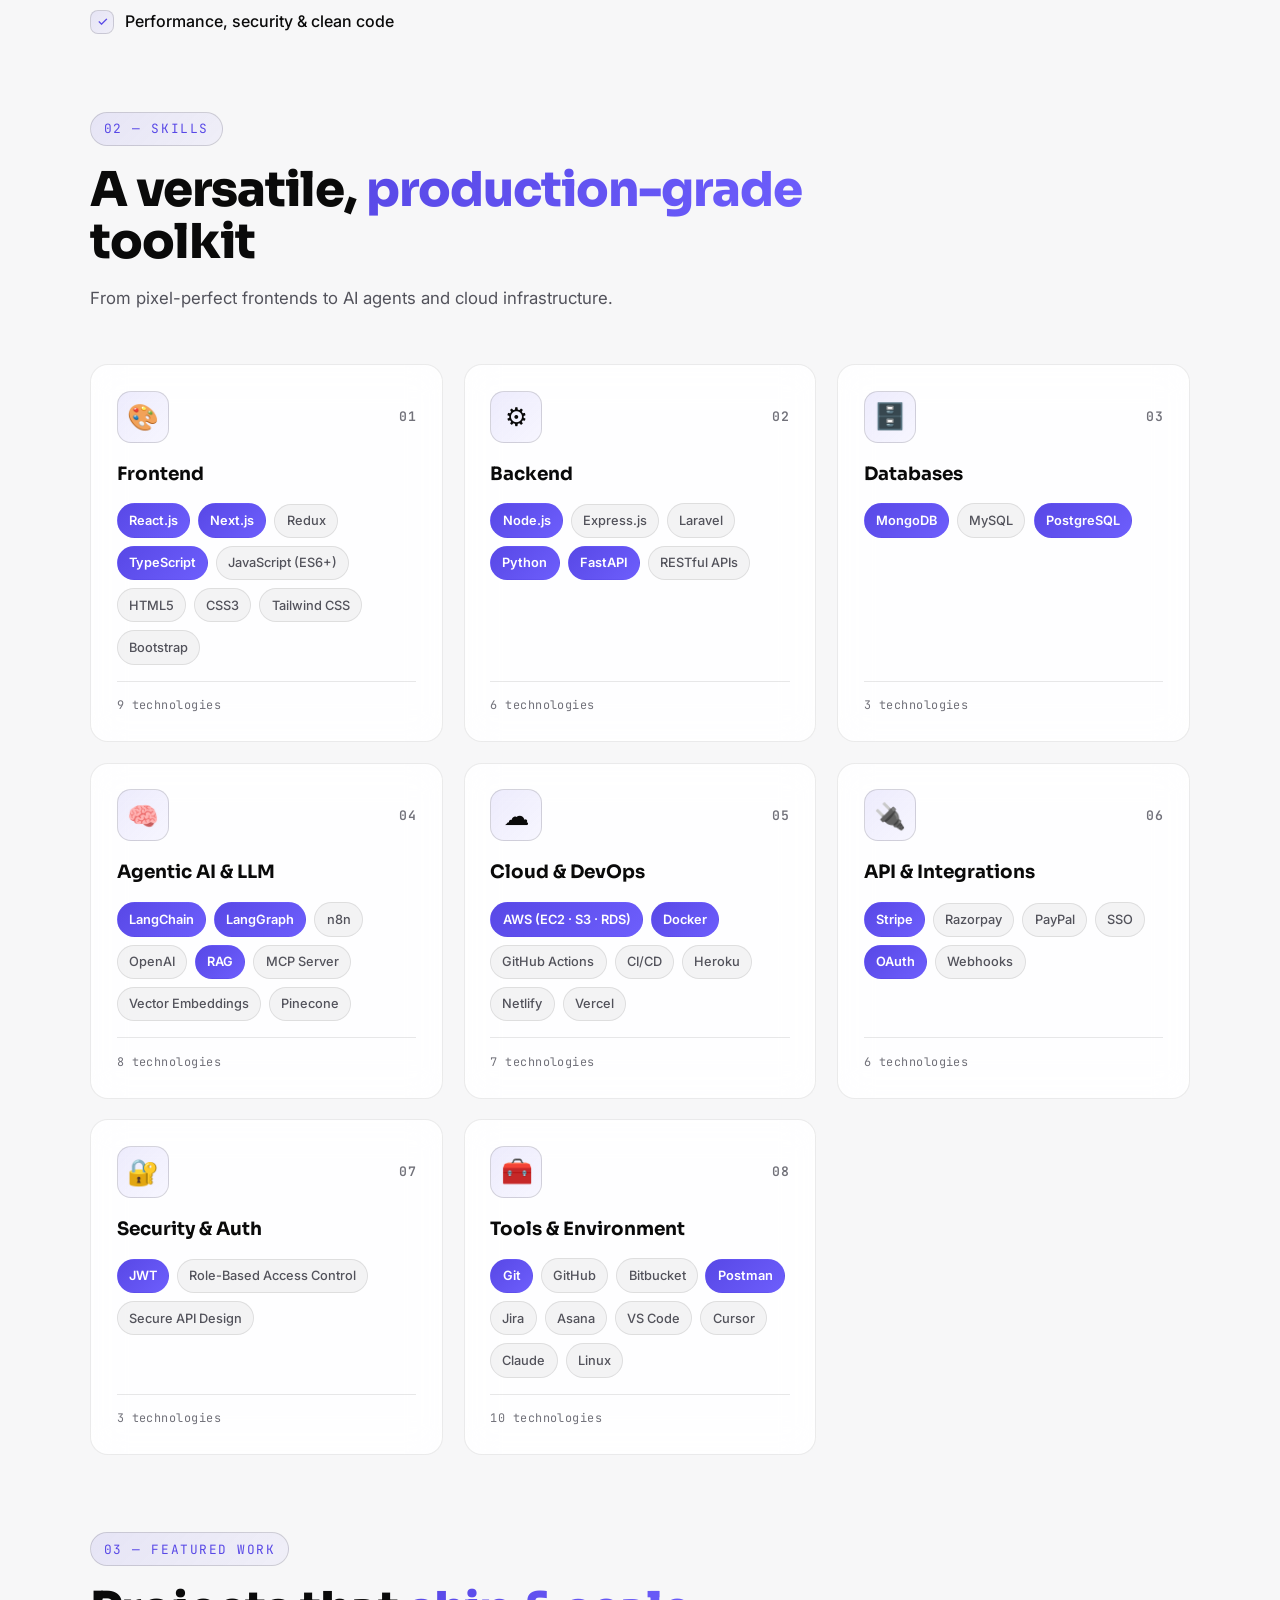
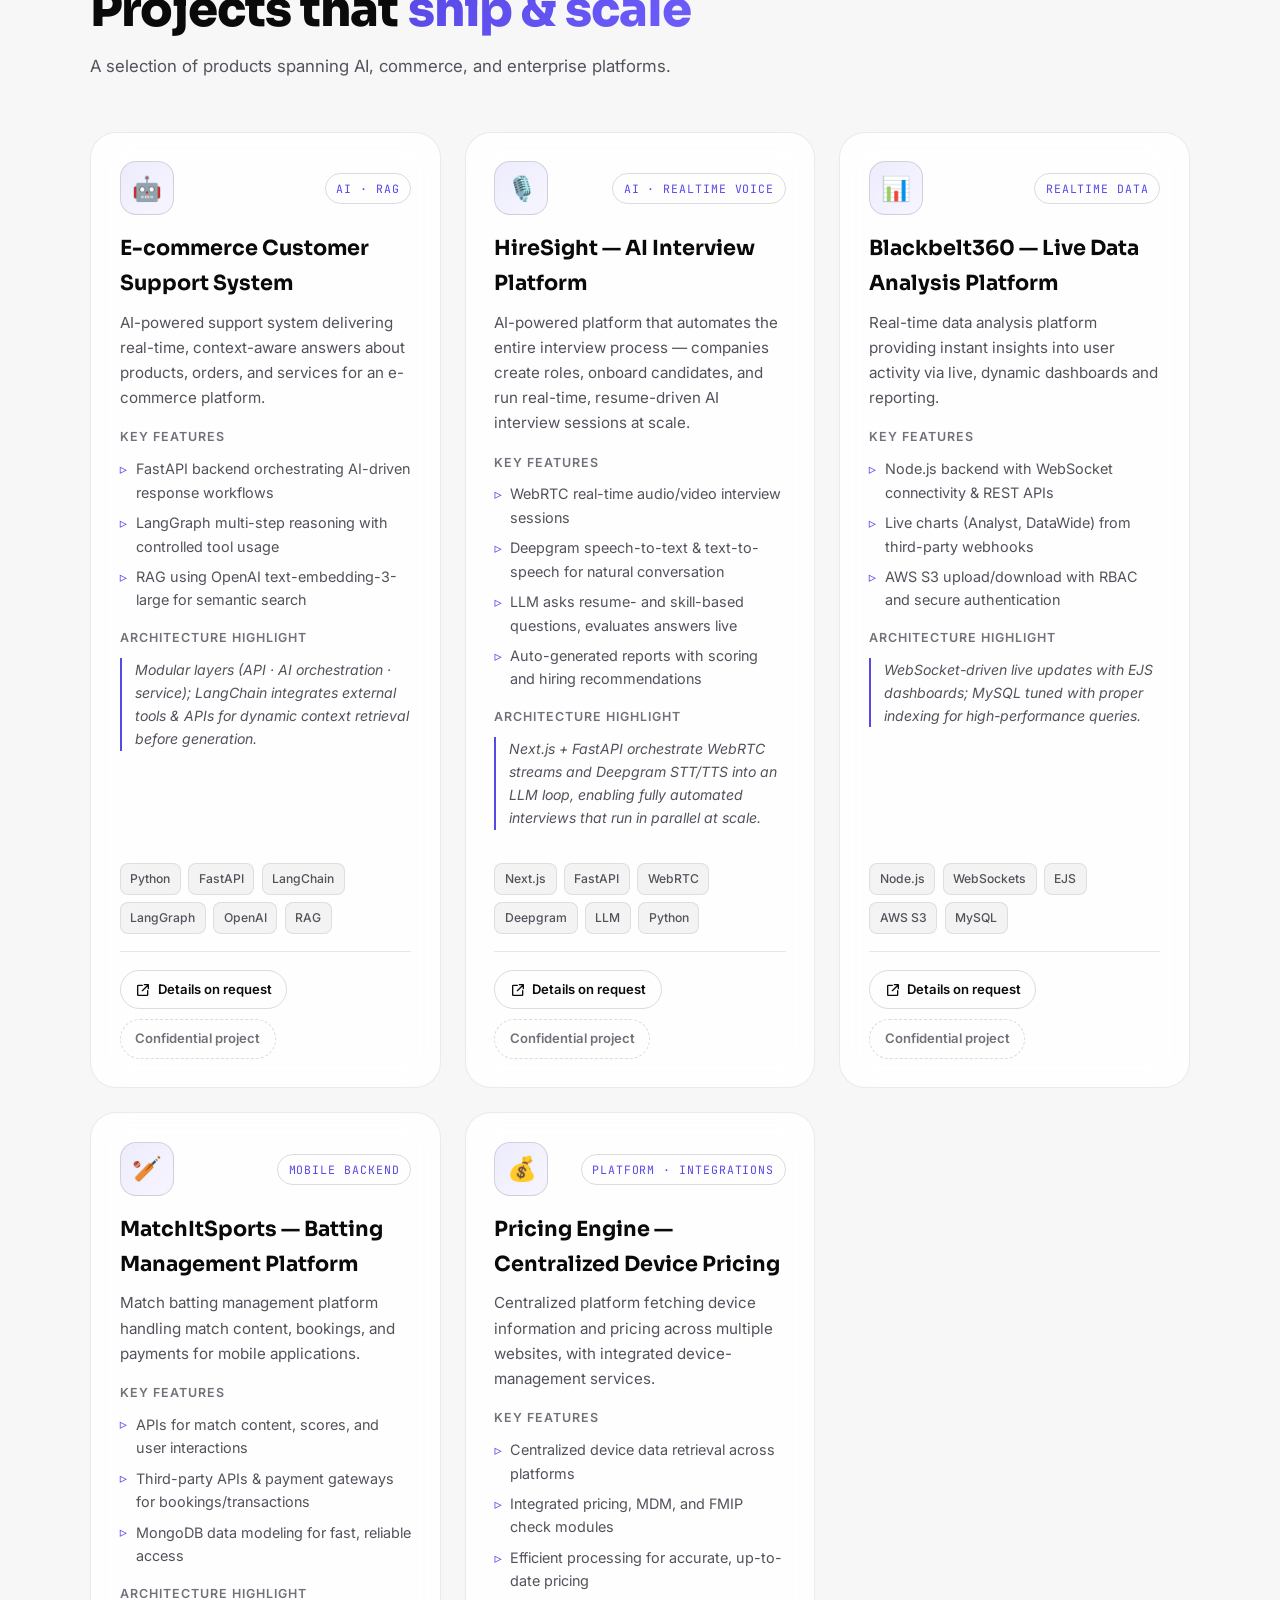
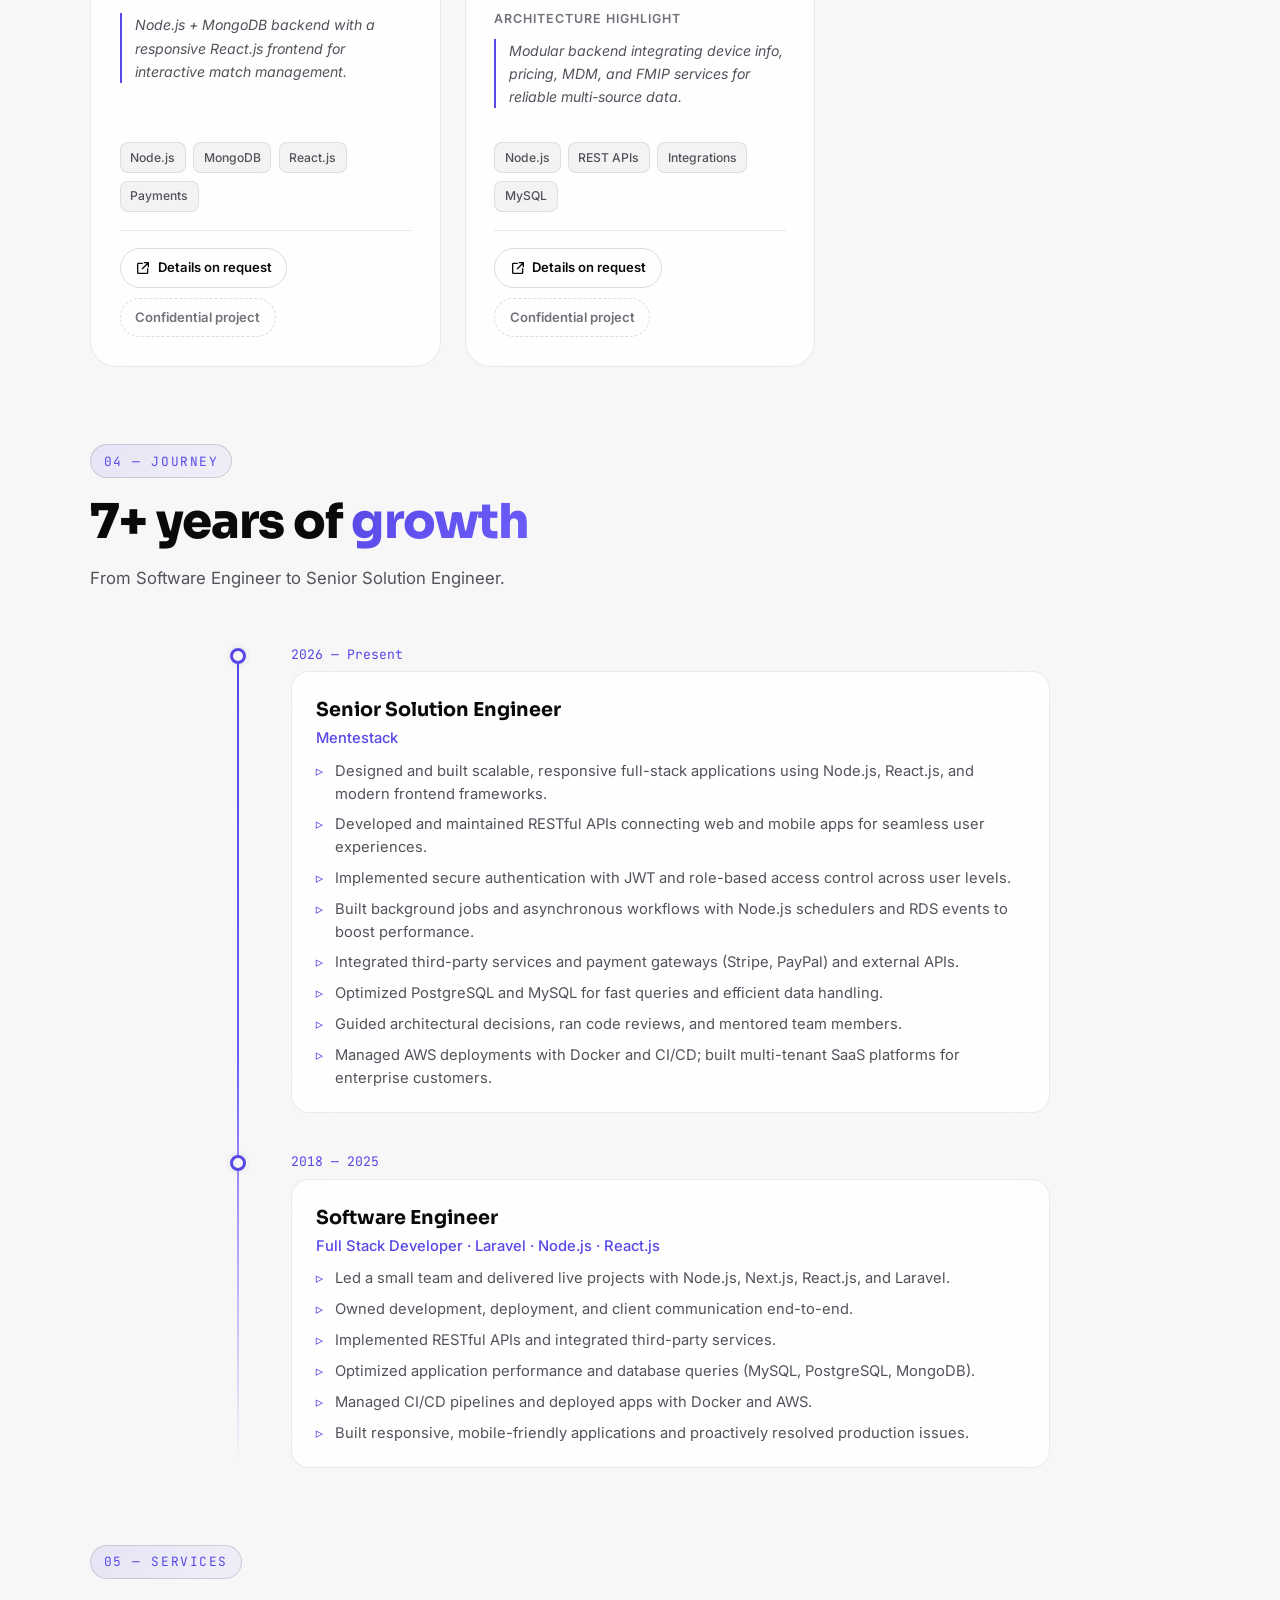
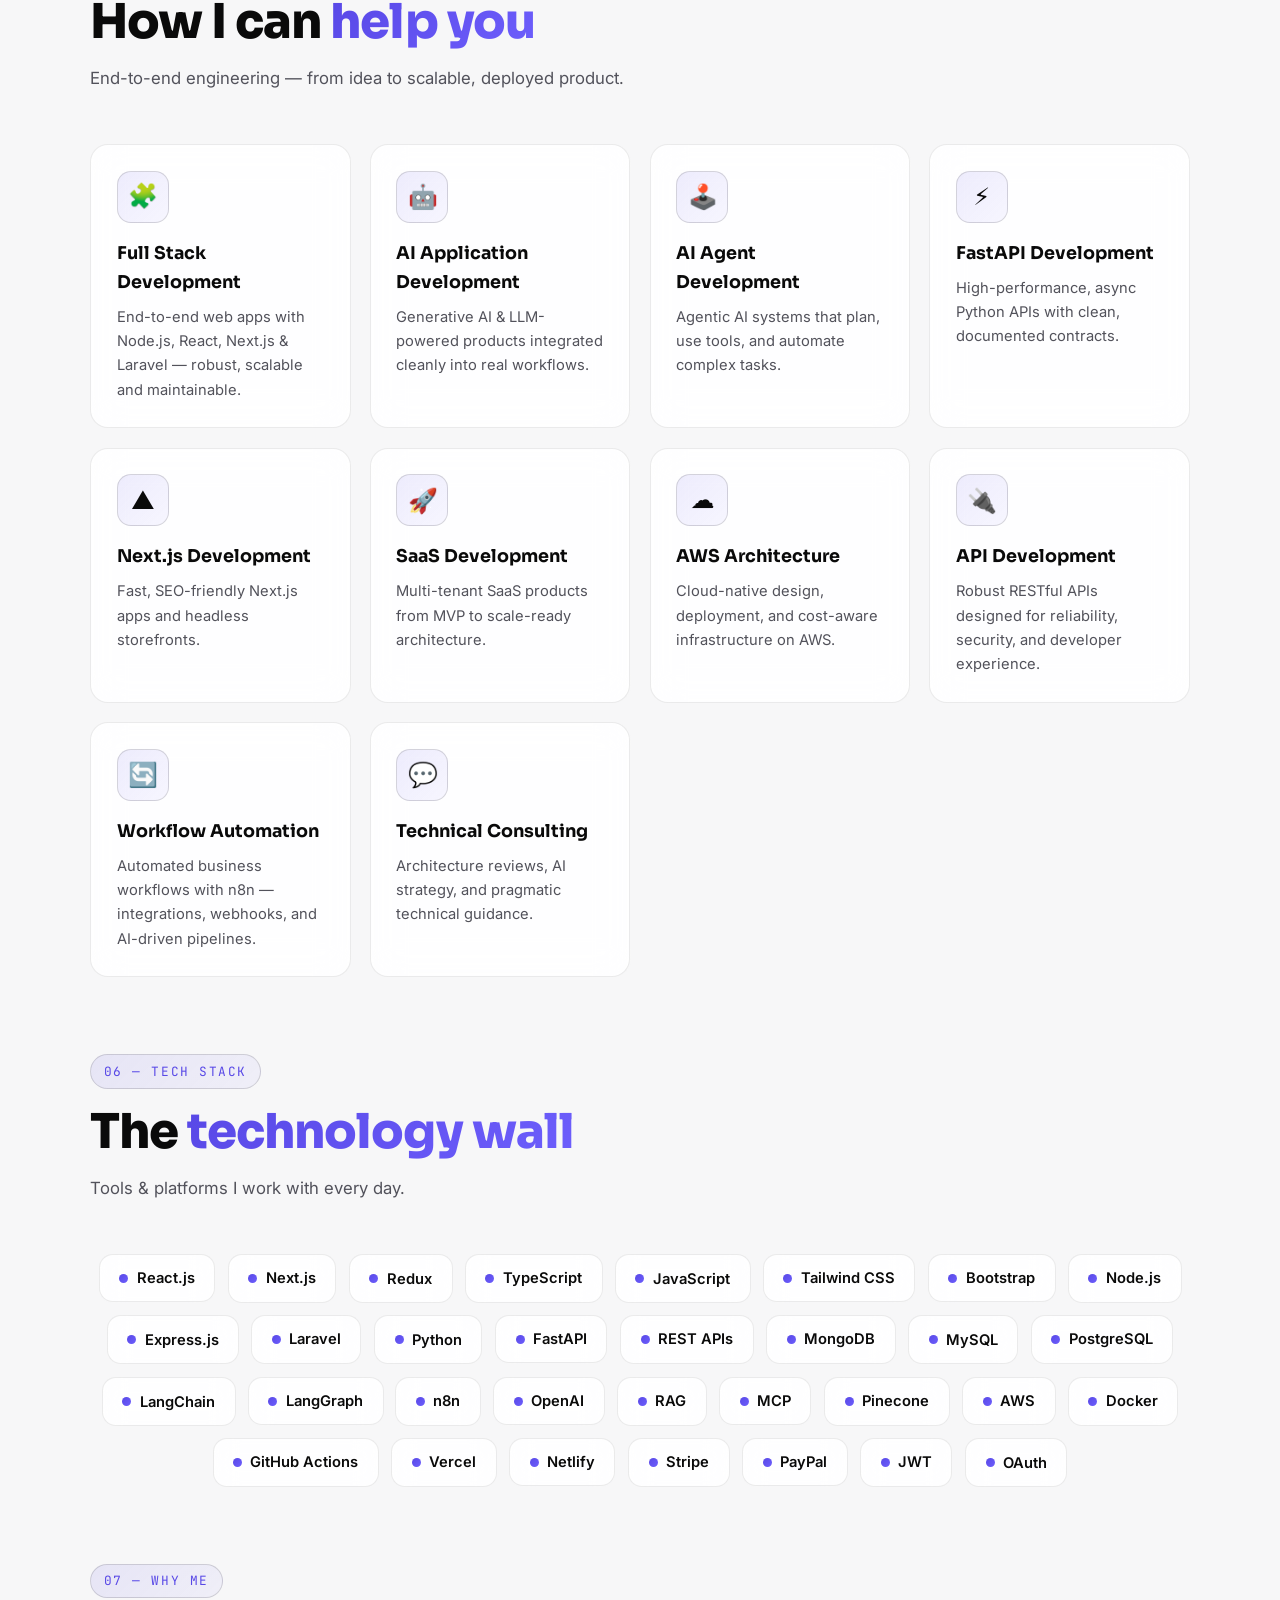
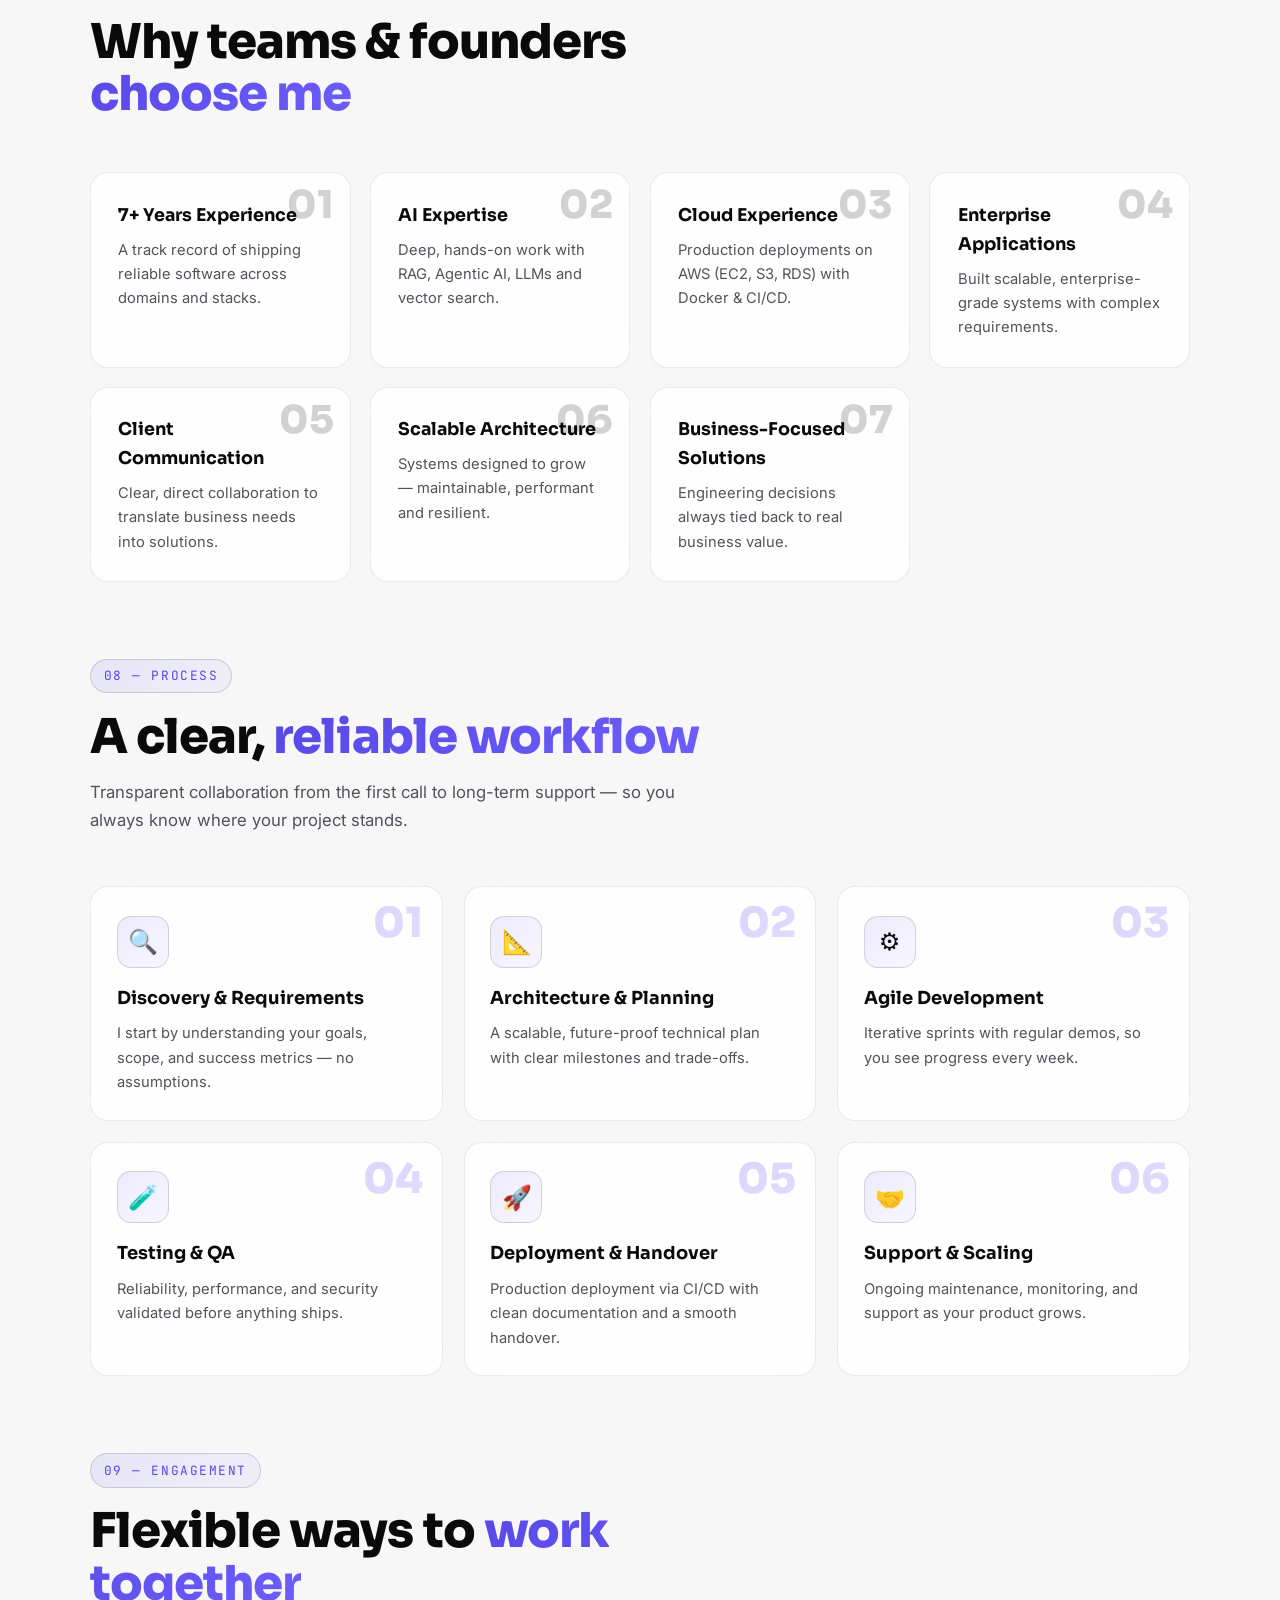
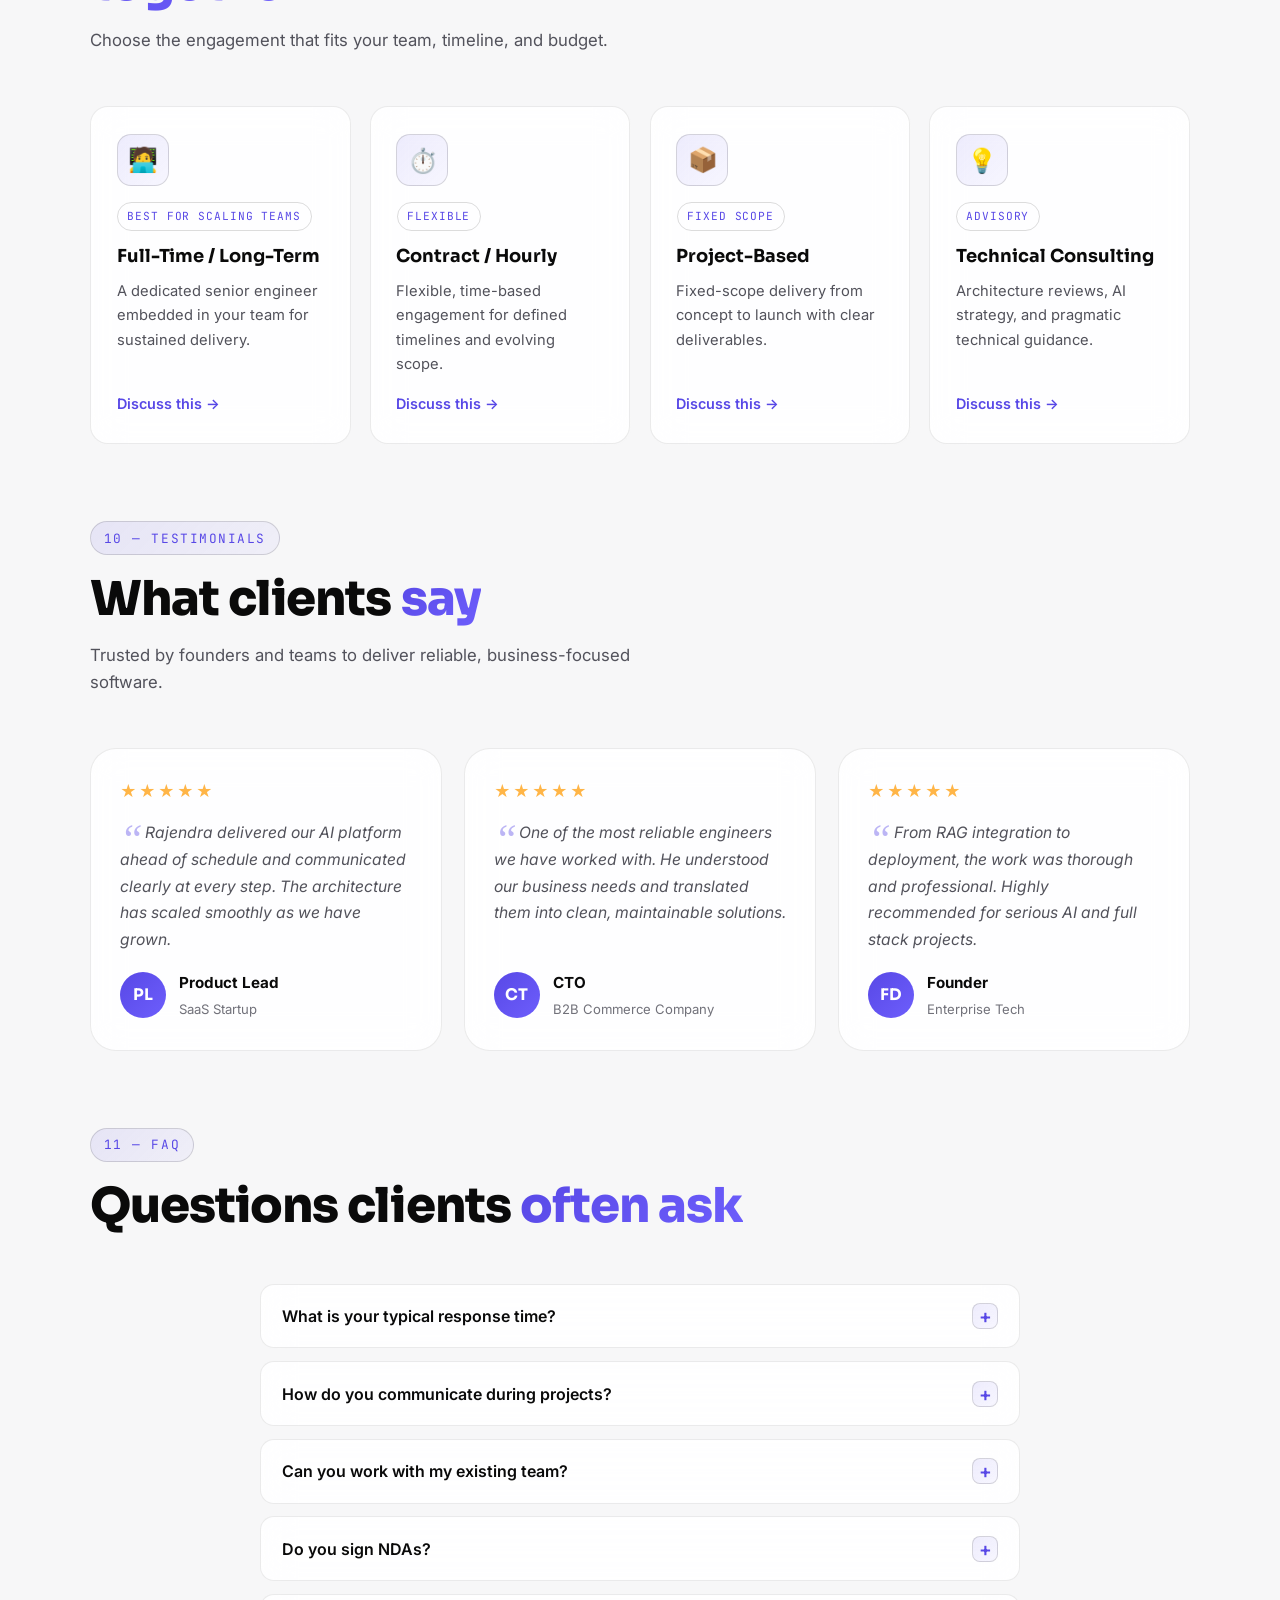
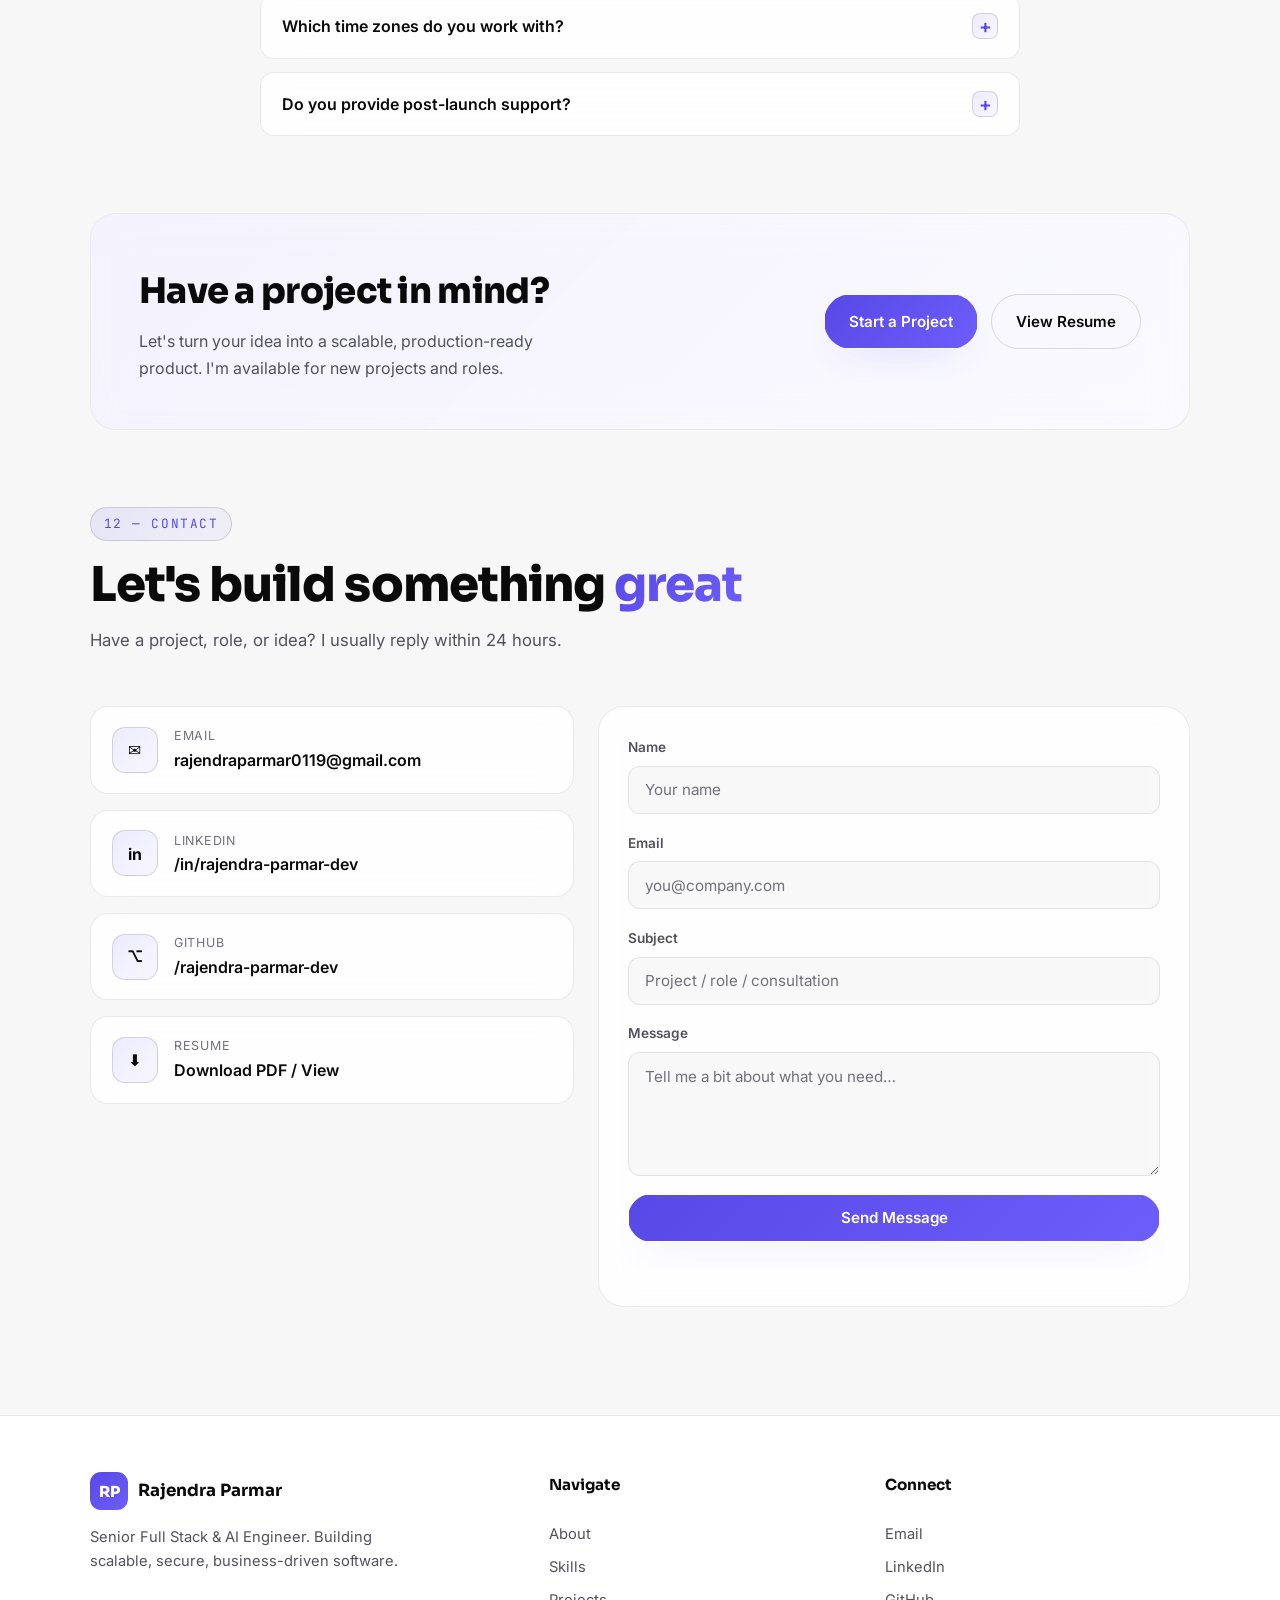
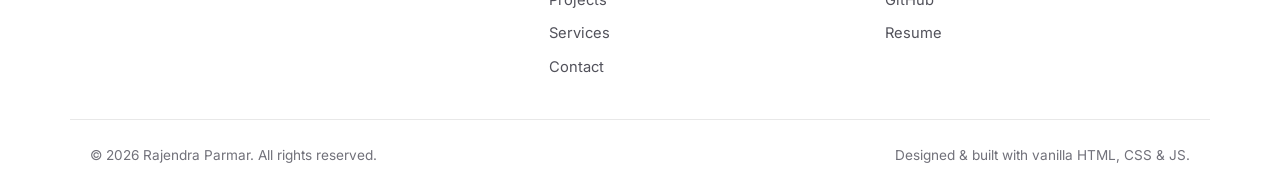
==== commit 234303bc: "enhance ui" ====
--- a/index.html
+++ b/index.html
@@ -10,15 +10,15 @@
   <meta name="description" content="Rajendra Parmar — Senior Full Stack & AI Engineer with 7+ years building scalable apps with Node.js, React, Next.js & Laravel, plus Agentic AI (LangGraph, RAG, MCP, n8n) on AWS." />
   <meta name="author" content="Rajendra Parmar" />
   <meta name="keywords" content="Rajendra Parmar, Full Stack Engineer, AI Engineer, Node.js, React.js, Next.js, Laravel, FastAPI, LangChain, LangGraph, RAG, MCP, n8n, AWS, PostgreSQL, MongoDB, Solution Engineer" />
-  <link rel="canonical" href="https://rajendraparmar0119-sketch.github.io/rajendra-parmar-dev/" />
+  <link rel="canonical" href="https://rajendra-parmar-dev.github.io/portfolio/" />
 
   <!-- Open Graph -->
   <meta property="og:type" content="website" />
   <meta property="og:title" content="Rajendra Parmar — Senior Full Stack & AI Engineer" />
   <meta property="og:description" content="7+ years building scalable full stack & AI-driven solutions. Node.js, React, Next.js, Laravel, LangGraph, RAG, MCP, AWS." />
-  <meta property="og:url" content="https://rajendraparmar0119-sketch.github.io/rajendra-parmar-dev/" />
+  <meta property="og:url" content="https://rajendra-parmar-dev.github.io/portfolio/" />
   <!-- For best LinkedIn/Twitter support, export og-image.svg to a 1200x630 og-image.png and switch this to .png -->
-  <meta property="og:image" content="https://rajendraparmar0119-sketch.github.io/rajendra-parmar-dev/og-image.svg" />
+  <meta property="og:image" content="https://rajendra-parmar-dev.github.io/portfolio/og-image.svg" />
   <meta property="og:image:width" content="1200" />
   <meta property="og:image:height" content="630" />
   <meta property="og:image:alt" content="Rajendra Parmar — Senior Full Stack & AI Engineer" />
@@ -27,7 +27,7 @@
   <meta name="twitter:card" content="summary_large_image" />
   <meta name="twitter:title" content="Rajendra Parmar — Senior Full Stack & AI Engineer" />
   <meta name="twitter:description" content="7+ years building scalable full stack & AI-driven solutions with Node.js, React, Next.js, Laravel & Agentic AI." />
-  <meta name="twitter:image" content="https://rajendraparmar0119-sketch.github.io/rajendra-parmar-dev/og-image.svg" />
+  <meta name="twitter:image" content="https://rajendra-parmar-dev.github.io/portfolio/og-image.svg" />
 
   <!-- Favicon (inline SVG) -->
   <link rel="icon" href="data:image/svg+xml,<svg xmlns='http://www.w3.org/2000/svg' viewBox='0 0 100 100'><rect width='100' height='100' rx='22' fill='%236d5efc'/><text x='50' y='68' font-size='58' font-family='Arial' font-weight='bold' fill='white' text-anchor='middle'>R</text></svg>" />
@@ -50,7 +50,7 @@
     "jobTitle": "Senior Full Stack & AI Engineer",
     "description": "Senior Full Stack & AI Engineer with 7+ years of experience building scalable web and AI-powered applications.",
     "knowsAbout": ["Full Stack Development","Node.js","React.js","Next.js","Laravel","Python","FastAPI","LangChain","LangGraph","RAG","Model Context Protocol","n8n","AWS","Docker","PostgreSQL","MongoDB","Agentic AI"],
-    "url": "https://rajendraparmar0119-sketch.github.io/rajendra-parmar-dev/"
+    "url": "https://rajendra-parmar-dev.github.io/portfolio/"
   }
   </script>
 </head>
@@ -136,7 +136,7 @@
           <div class="hero__socials">
             <a href="mailto:rajendraparmar0119@gmail.com" class="social-pill" aria-label="Email">Email</a>
             <a href="https://www.linkedin.com/in/rajendra-parmar-dev/" target="_blank" rel="noopener" class="social-pill">LinkedIn</a>
-            <a href="https://github.com/rajendraparmar0119-sketch" target="_blank" rel="noopener" class="social-pill">GitHub</a>
+            <a href="https://github.com/rajendra-parmar-dev" target="_blank" rel="noopener" class="social-pill">GitHub</a>
           </div>
         </div>
 
@@ -390,11 +390,11 @@
                 <span class="contact__v">/in/rajendra-parmar-dev</span>
               </div>
             </a>
-            <a class="contact__card glass" href="https://github.com/rajendraparmar0119-sketch" target="_blank" rel="noopener">
+            <a class="contact__card glass" href="https://github.com/rajendra-parmar-dev" target="_blank" rel="noopener">
               <div class="contact__ico">⌥</div>
               <div>
                 <span class="contact__k">GitHub</span>
-                <span class="contact__v">/rajendraparmar0119-sketch</span>
+                <span class="contact__v">/rajendra-parmar-dev</span>
               </div>
             </a>
             <a class="contact__card glass" href="resume.html" target="_blank" rel="noopener">
@@ -458,7 +458,7 @@
         <h4>Connect</h4>
         <a href="mailto:rajendraparmar0119@gmail.com">Email</a>
         <a href="https://www.linkedin.com/in/rajendra-parmar-dev/" target="_blank" rel="noopener">LinkedIn</a>
-        <a href="https://github.com/rajendraparmar0119-sketch" target="_blank" rel="noopener">GitHub</a>
+        <a href="https://github.com/rajendra-parmar-dev" target="_blank" rel="noopener">GitHub</a>
         <a href="resume.html" target="_blank" rel="noopener">Resume</a>
       </div>
     </div>
--- a/styles.css
+++ b/styles.css
@@ -339,17 +339,26 @@
 
 /* ---------- Skills ---------- */
 .skills__grid { display: grid; grid-template-columns: repeat(auto-fit, minmax(280px, 1fr)); gap: 1.3rem; }
-.skill-card { border-radius: var(--radius); padding: 1.6rem; position: relative; overflow: hidden; transition: transform .4s var(--ease), border-color .4s, box-shadow .4s; }
+.skill-card { border-radius: var(--radius); padding: 1.6rem; position: relative; overflow: hidden; display: flex; flex-direction: column; transition: transform .4s var(--ease), border-color .4s, box-shadow .4s; }
 .skill-card::before { content: ""; position: absolute; inset: 0; background: var(--grad-soft); opacity: 0; transition: opacity .4s; }
+.skill-card::after { content: ""; position: absolute; top: 0; left: 0; right: 0; height: 3px; background: var(--grad); transform: scaleX(0); transform-origin: left; transition: transform .5s var(--ease); }
 .skill-card:hover { transform: translateY(-8px); border-color: var(--brand); box-shadow: var(--shadow); }
 .skill-card:hover::before { opacity: 1; }
+.skill-card:hover::after { transform: scaleX(1); }
 .skill-card > * { position: relative; z-index: 1; }
-.skill-card__ico { font-size: 1.6rem; width: 52px; height: 52px; display: grid; place-items: center; border-radius: 14px; background: var(--surface-2); border: 1px solid var(--border); margin-bottom: 1rem; }
+.skill-card__head { display: flex; align-items: center; justify-content: space-between; margin-bottom: 1rem; }
+.skill-card__ico { font-size: 1.6rem; width: 52px; height: 52px; display: grid; place-items: center; border-radius: 14px; background: var(--grad-soft); border: 1px solid var(--border-strong); transition: transform .4s var(--ease); }
+.skill-card:hover .skill-card__ico { transform: scale(1.08) rotate(-4deg); }
+.skill-card__no { font-family: var(--font-mono); font-size: .82rem; font-weight: 600; letter-spacing: .05em; color: var(--text-dim); }
 .skill-card h3 { font-family: var(--font-display); font-size: 1.15rem; margin-bottom: .9rem; }
 .skill-tags { display: flex; flex-wrap: wrap; gap: .5rem; }
 .skill-tag { font-size: .8rem; font-weight: 500; padding: .35rem .7rem; border-radius: 100px; background: var(--surface-2); border: 1px solid var(--border); color: var(--text-soft); transition: color .25s, border-color .25s, background .25s; }
 .skill-card:hover .skill-tag { border-color: var(--border-strong); }
 .skill-tag:hover { color: var(--brand); border-color: var(--brand); }
+.skill-tag--core { background: var(--grad); border-color: transparent; color: #fff; font-weight: 600; }
+.skill-tag--core:hover { color: #fff; border-color: transparent; box-shadow: var(--shadow-brand); }
+.skill-card__meta { margin-top: auto; padding-top: .9rem; border-top: 1px solid var(--border); font-family: var(--font-mono); font-size: .74rem; letter-spacing: .04em; color: var(--text-dim); }
+.skill-tags { margin-bottom: 1rem; }
 
 /* ---------- Projects ---------- */
 .projects__grid { display: grid; grid-template-columns: repeat(auto-fit, minmax(330px, 1fr)); gap: 1.5rem; }
